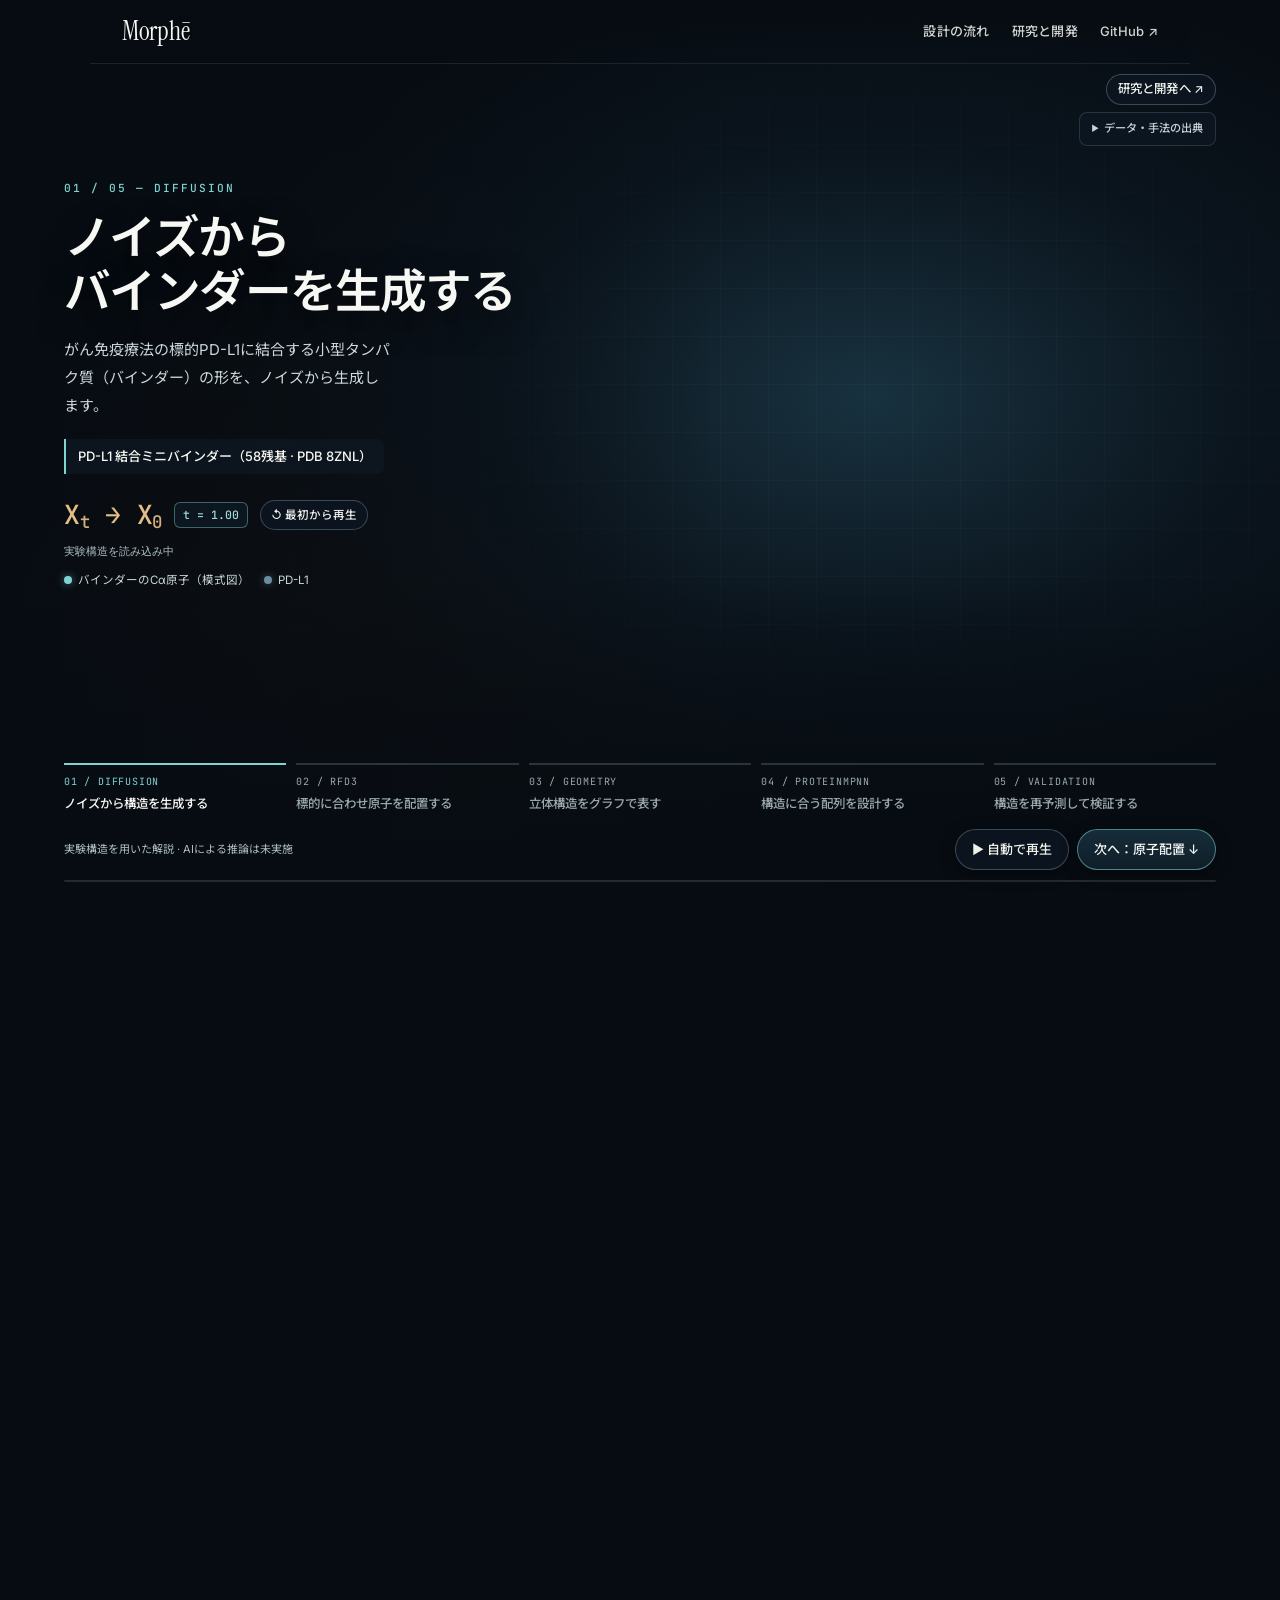
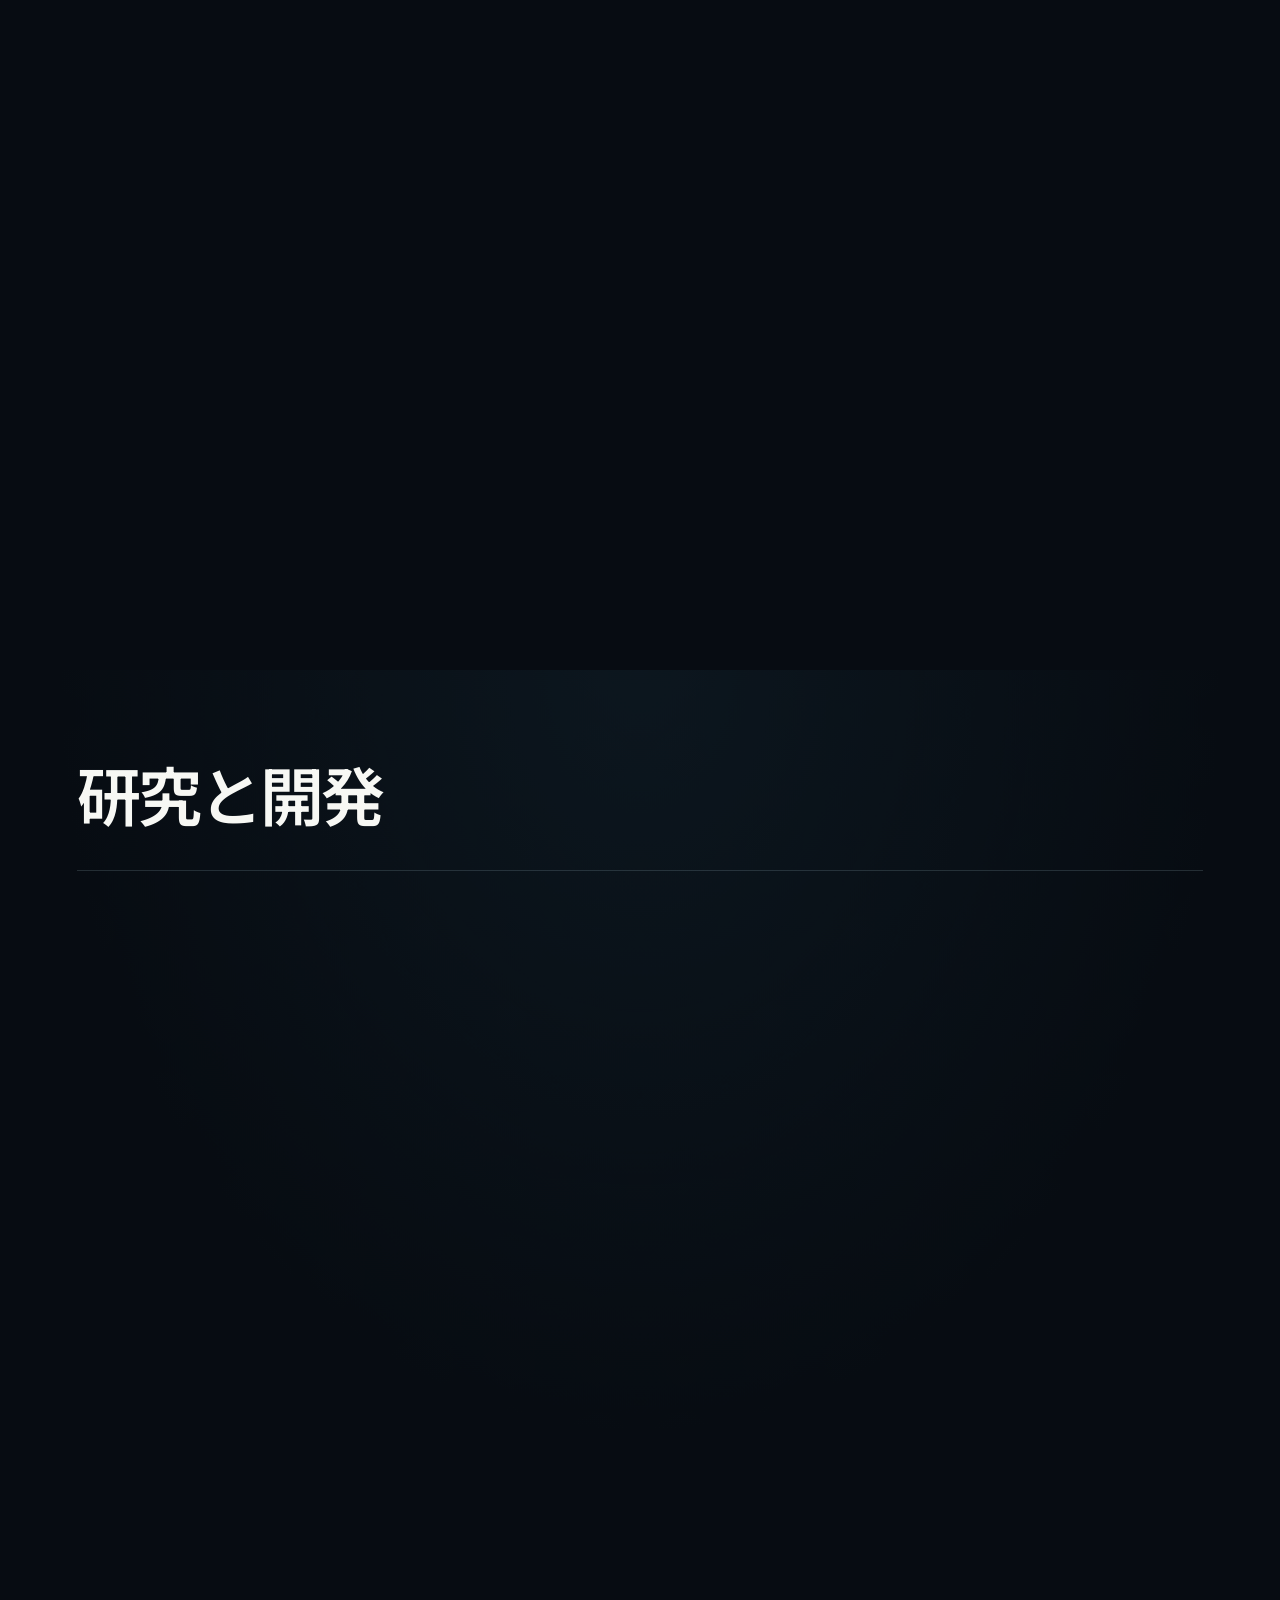
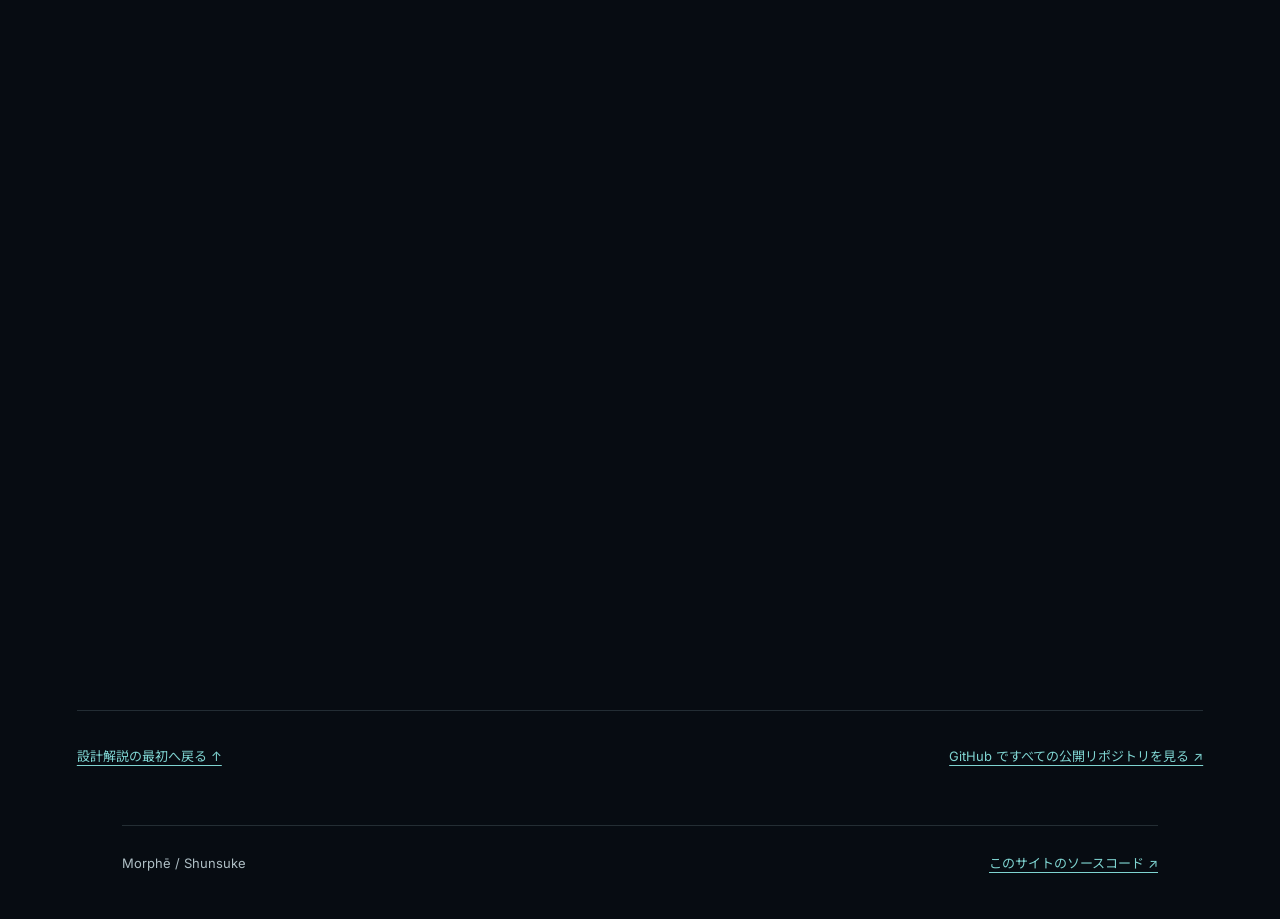
==== index.html @ 2dae8d43 "Polish Japanese exhibit copy and retain scientific provenance" ====
<!doctype html>
<html lang="ja">

<head>
<meta charset="utf-8">
<meta name="viewport" content="width=device-width,initial-scale=1">
<meta name="description" content="がん免疫療法の標的 PD-L1 に結合する人工タンパク質（バインダー）設計を題材に、拡散モデル・全原子配置・グラフ表現・配列設計・構造再予測の5工程を解説するインタラクティブ展示と研究開発ポートフォリオ。">
<title>Morphē</title>
<link rel="icon" href="assets/morphe-favicon.png" type="image/png" sizes="192x192">
<link rel="apple-touch-icon" href="assets/morphe-favicon.png">
<meta name="theme-color" content="#070c12">
<meta property="og:type" content="website">
<meta property="og:title" content="Morphē">
<meta property="og:description" content="がん免疫療法の標的 PD-L1 に結合する人工タンパク質（バインダー）設計を題材に、拡散モデル・全原子配置・グラフ表現・配列設計・構造再予測の5工程を解説するインタラクティブ展示と研究開発ポートフォリオ。">
<meta property="og:url" content="https://shunsuke-max.github.io/">
<meta name="twitter:card" content="summary">
<link rel="canonical" href="https://shunsuke-max.github.io/">
<link rel="preconnect" href="https://fonts.googleapis.com">
<link rel="preconnect" href="https://fonts.gstatic.com" crossorigin>
<link rel="stylesheet" href="https://fonts.googleapis.com/css2?family=Instrument+Serif&family=Inter:wght@400;500;600;700&family=JetBrains+Mono:wght@400;500;600&family=Noto+Sans+JP:wght@400;500;700&display=swap">
<link rel="stylesheet" href="assets/css/base.css">
<link rel="stylesheet" href="assets/css/design.css">
<link rel="stylesheet" href="assets/css/exhibition.css">
</head>

<body>
<a class="skip" href="#main">本文へ移動</a>
<div class="page">
<header class="top">
  <a class="wordmark" href="./">Morphē</a>
  <nav aria-label="メインナビゲーション">
    <a href="#designJourney">設計の流れ</a>
    <a href="#works">研究と開発</a>
    <a href="https://github.com/Shunsuke-max">GitHub ↗</a>
  </nav>
</header>
<main id="main">
<div id="designJourney" class="design-journey">
  <section id="design" class="design-stage" data-design-step="0" data-aa-choice="A" data-compare="close" data-autoplay="false" aria-label="AIタンパク質設計の5工程解説">
    <div class="design-visual" aria-hidden="true"><canvas id="designCanvas"></canvas><div id="designWebGL"></div></div>
    <div class="design-shade" aria-hidden="true"></div>
    <div class="design-top"><a href="#works">研究と開発へ ↗</a></div>
    <div class="design-copy">
      <div class="design-kicker" id="designKicker">01 / 05 — DIFFUSION</div>
      <h1 id="designTitle">ノイズから<br>バインダーを生成する</h1>
      <p id="designDescription">がん免疫療法の標的PD-L1に結合する小型タンパク質（バインダー）の形を、ノイズから生成します。</p>
      <div id="designIntent" class="design-intent"><strong>PD-L1 結合ミニバインダー（58残基 · PDB 8ZNL）</strong></div>
      <div class="design-formula-row">
        <div id="designFormula" class="design-formula">X<sub>t</sub> → X<sub>0</sub></div>
        <span id="designTimeStep" class="design-timestep" aria-hidden="true">t = 1.00</span>
        <button id="designReplay" class="design-replay" type="button">↺ 最初から再生</button>
      </div>
      <div id="designDataStatus" class="design-data" role="status">実験構造を読み込み中</div>
      <div id="designLegend" class="design-legend" aria-hidden="true"><span><i class="design-dot"></i> バインダーのCα原子（模式図）</span><span><i class="design-dot target"></i> PD-L1</span></div>
    </div>
    <div id="designAtomicPanel" class="design-atomic-panel" hidden><div class="design-atomic-heading"><span id="designAtomicCount" role="status">参照構造を読み込み中</span></div><div class="design-atomic-controls" role="group" aria-label="表示する原子の範囲"><button type="button" data-atomic-mode="local" aria-pressed="true" disabled>結合面</button><button type="button" data-atomic-mode="all" aria-pressed="false" disabled>バインダー全体</button></div><p id="designAtomicFocus"></p><div class="design-elements" aria-label="元素の色分け"><span><i style="--element:#d2c5ac"></i>C</span><span><i style="--element:#82a9e2"></i>N</span><span><i style="--element:#e18a7b"></i>O</span><span><i style="--element:#e5c47f"></i>S</span></div><p>実験座標を表示。結合とN・O原子間の近接は距離から推定（水素は非表示）。</p></div>
    <div id="designGraphLabels" class="design-graph-labels" aria-hidden="true" hidden><i id="designGraphFocusRing" class="design-graph-ring"></i><i id="designGraphFocusLeader" class="design-graph-leader"></i><i id="designGraphPairLeader" class="design-graph-leader"></i><span id="designGraphFocusLabel">ARG 08</span><span id="designGraphPairLabel">VAL 46</span></div>
    <aside id="designGraphPanel" class="design-graph-panel" aria-label="残基間の空間的近傍" hidden>
      <div class="design-graph-eyebrow"><span>8ZNL・鎖Aの実験座標</span></div>
      <div id="designGraphMetrics">
        <div class="design-graph-pair" id="designGraphPairTitle">Arg8 — Val46</div>
        <div class="design-graph-metrics"><div><small>Cα間距離</small><strong id="designGraphDistance">—</strong></div><div><small>配列番号の差</small><strong id="designGraphSeparation">—</strong></div></div>
        <div class="design-graph-neighbors"><small id="designGraphRank">近い残基（距離順）</small><span id="designGraphNeighbors">—</span></div>
      </div>
      <p id="designGraphStatus" role="status">参照構造を読み込み中</p>
      <div id="designGraphControls" class="design-graph-controls" hidden><label>注目残基 <select id="designGraphFocusSelect" aria-label="注目残基"></select></label><label>比較残基 <select id="designGraphPairSelect" aria-label="比較残基"></select></label><label class="design-k-control">近傍数 k <output id="designGraphKValue">8</output><input id="designGraphK" type="range" min="1" max="57" value="8" aria-label="近傍数 k"></label><div class="design-graph-actions"><button id="designGraphMatrixOpen" type="button" aria-expanded="false">行列を表示</button><button id="designGraphDetailOpen" type="button">原子間距離・RBF</button><button id="designGraphMessage" type="button" aria-pressed="false">情報を集める</button><button id="designGraphReset" type="button">リセット</button></div><p id="designGraphMessageNote" hidden>周囲の残基の情報を集めるメッセージパッシングの模式図。</p></div>
    </aside>
    <div id="designGraphHit" class="design-graph-hit" hidden aria-label="3D分子をドラッグで回転、残基をクリックして選択"></div>
    <aside id="designGraphMatrix" class="design-graph-matrix" aria-label="残基間の行列と配列" hidden>
      <div class="design-graph-eyebrow"><button id="designGraphMatrixClose" type="button" aria-label="行列パネルを閉じる">閉じる ×</button></div>
      <div class="design-matrix-switch" role="group" aria-label="行列の表示切替"><button type="button" data-matrix-mode="adj" aria-pressed="true">近接行列</button><button type="button" data-matrix-mode="dist" aria-pressed="false">距離行列</button></div>
      <canvas id="designMatrixCanvas" width="320" height="320" tabindex="0" aria-label="残基間行列。矢印キーで残基ペアを選択"></canvas>
      <p id="designMatrixLegend">近傍：1（青緑・金）／ 非近傍：0（暗色）／ 自分自身：灰色</p>
      <div id="designMatrixReadout" role="status"></div>
      <div class="design-graph-eyebrow"><span>BINDER SEQUENCE (CHAIN A)</span><span>1–58</span></div>
      <div id="designGraphSequence" class="design-graph-sequence" aria-label="バインダー配列から注目残基を選択"></div>
      <p class="design-matrix-help">セル・配列を選択すると3D表示が変わります（金：近傍、白枠：比較ペア）。</p>
    </aside>
    <dialog id="designGraphDetail" class="design-graph-detail" aria-labelledby="designGraphDetailTitle">
      <div class="design-graph-eyebrow"><button id="designGraphDetailClose" type="button">閉じる ×</button></div>
      <h2 id="designGraphDetailTitle">残基ペアの原子間距離と RBF 特徴量</h2><p>Cα間距離だけでは残基の向きは分かりません。主鎖4原子（N・Cα・C・O）と仮想Cβ*を組み合わせ、25通りの原子間距離を計算します。セルを選ぶと下のグラフが変わります。</p>
      <div id="designGraphAtomTable"></div><p id="designGraphRbfLabel"></p><div id="designGraphRbf" class="design-rbf-bars"></div><p>RBF（放射基底関数）は距離を16個の数値に変換し、距離の違いを滑らかに表現します（中心2〜22 Å、幅1.25 Å）。モデルの推論結果ではなく、数式による計算値です。</p>
    </dialog>
    <div id="designSequencePanel" class="design-sequence" hidden>
      <div class="design-seq-head"><span id="designSequenceLabel">参照配列</span><span id="designSequenceCount">0 / 58</span></div>
      <div id="designSequence" class="design-residues"></div>
      <div class="design-choice">
        <span id="designSequenceFocus">注目残基の候補例</span>
        <div class="design-choice-options" aria-label="アミノ酸の選択例">
          <button type="button" data-aa-choice="A" aria-pressed="true">A</button>
          <button type="button" data-aa-choice="V" aria-pressed="false">V</button>
          <button type="button" data-aa-choice="S" aria-pressed="false">S</button>
        </div>
        <svg class="design-sidechain" viewBox="0 0 88 46" width="88" height="46" role="img" aria-label="選択したアミノ酸による側鎖構造の違いを表す模式図">
          <path d="M8 23H30" stroke="#7fd4d1" stroke-width="2.5"/>
          <circle cx="8" cy="23" r="4" fill="#7fd4d1"/>
          <circle cx="30" cy="23" r="5" fill="#e4be84"/>
          <g class="side-a"><path d="M30 23H53" stroke="#e4be84" stroke-width="2"/><circle cx="53" cy="23" r="6" fill="#e4be84"/></g>
          <g class="side-v"><path d="M30 23H48M48 23L69 10M48 23L69 36" stroke="#e4be84" stroke-width="2" fill="none"/><circle cx="48" cy="23" r="5" fill="#e4be84"/><circle cx="69" cy="10" r="6" fill="#e4be84"/><circle cx="69" cy="36" r="6" fill="#e4be84"/></g>
          <g class="side-s"><path d="M30 23H49M49 23L69 13" stroke="#e4be84" stroke-width="2" fill="none"/><circle cx="49" cy="23" r="5" fill="#e4be84"/><circle cx="69" cy="13" r="6" fill="#e88f7f"/><text x="69" y="16" font-size="8" fill="#101b23" text-anchor="middle">O</text></g>
        </svg>
        <span id="designChoiceNote" aria-live="polite">A：アラニン（小型・疎水性）</span>
      </div>
      <p>A・V・Sで側鎖の形を比較。配列は実験構造のもの、側鎖候補は模式図です。</p>
    </div>
    <div id="designEvaluate" class="design-evaluate" hidden>
      <div class="design-eval-line"><span class="design-dot"></span> 設計バインダー <small>参照構造（鎖A）</small></div>
      <div class="design-eval-line"><span class="design-dot hollow"></span> 再予測構造 <small>模式例</small></div>
      <div class="design-eval-line"><span class="design-dot coral"></span> 残基ごとの位置のずれ</div>
      <div class="design-eval-summary" id="designEvalSummary" aria-live="polite">ずれ：小（候補に残す例）</div>
      <div class="design-compare-options" aria-label="模式的な構造比較の切替">
        <button type="button" data-compare="close" aria-pressed="true">ずれが小さい例</button>
        <button type="button" data-compare="different" aria-pressed="false">ずれが大きい例</button>
      </div>
      <p>構造比較は模式例です。結合や機能の確認には実験が必要です。</p>
      <a href="https://shunsuke-max.github.io/foldlens-portfolio/">FoldLensで実際の予測構造を比較する ↗</a>
    </div>
    <div class="design-bottom">
      <div class="design-step-nav" aria-label="設計の5工程">
        <button type="button" data-design-jump="0" aria-current="step"><span>01 / DIFFUSION</span><strong>ノイズから構造を生成する</strong></button>
        <button type="button" data-design-jump="1"><span>02 / RFD3</span><strong>標的に合わせ原子を配置する</strong></button>
        <button type="button" data-design-jump="2"><span>03 / GEOMETRY</span><strong>立体構造をグラフで表す</strong></button>
        <button type="button" data-design-jump="3"><span>04 / PROTEINMPNN</span><strong>構造に合う配列を設計する</strong></button>
        <button type="button" data-design-jump="4"><span>05 / VALIDATION</span><strong>構造を再予測して検証する</strong></button>
      </div>
      <div class="design-bottom-line">
        <span id="designDisclosure">実験構造を用いた解説 · AIによる推論は未実施</span>
        <div class="design-bottom-actions">
          <button id="designAutoplay" type="button">▶ 自動で再生</button>
          <button id="designNext" type="button">次へ：原子配置 ↓</button>
        </div>
      </div>
      <div class="design-track" aria-hidden="true"><span id="designProgress"></span></div>
    </div>
    <details class="design-sources">
      <summary>データ・手法の出典</summary>
      <a href="https://www.rcsb.org/structure/8ZNL">RCSB PDB 8ZNL（ヒト PD-L1 と de novo 設計ミニバインダーの 1.77 Å 共結晶構造）</a>
      <a href="https://rosettacommons.github.io/foundry/models/rfd3/input.html">RFdiffusion3 公式資料</a>
      <a href="https://pmc.ncbi.nlm.nih.gov/articles/PMC9997061/">ProteinMPNN 原著</a>
      <p>参照構造はPDB 8ZNL（バインダー鎖A：58残基、ヒトPD-L1鎖B：114残基）。工程02では重原子の実験座標を表示し、N・O原子間の近接（3.5 Å未満）を距離から判定します。工程03では実験座標からCα間距離、k近傍（自分自身を除く）、25通りの原子間距離、RBF特徴量を計算しています。仮想Cβ*はN・Cα・Cから算出します。</p>
      <p>リボンは実験座標をもとに描画しています。工程01のノイズからの変化、工程03の情報伝達、工程04の配列表示と側鎖候補、工程05の構造比較は模式表現です。AIモデルの推論は実行していません。</p>
    </details>
  </section>
</div>

      <section id="works" class="exhibition" aria-label="制作物と研究">
        <header class="exhibition-intro">
          <div>
            
            <h2>研究と開発</h2>
          </div>
          
        </header>

        <article class="exhibit" id="work-foldlens">
          <div class="exhibit-copy">
            <div class="exhibit-index">01 / STRUCTURAL AI &amp; GROUNDED AGENT</div>
            <h3>FoldLens</h3>
            <p>AlphaFold 3 の複数予測モデルを比較し、ipTM
              などの単一指標だけでは見落としやすい「予測構造は一致しているのに予測位置誤差（PAE）が大きい領域」や原子座標の重複を可視化する解析ツールです。再現性のある解析エンジンと、6つの解析ツールを参照して根拠を示す
              AI エージェントを MIT ライセンスで公開しています。</p>
            <div class="exhibit-badges" aria-label="主な技術要素">
              <span class="exhibit-badge">AlphaFold 3の予測データ</span>
              <span class="exhibit-badge">解析結果を示すAIエージェント</span>
              <span class="exhibit-badge">145件の自動テスト</span>
            </div>
            <div class="exhibit-actions">
              <a class="exhibit-link" href="https://shunsuke-max.github.io/foldlens-portfolio/">デモを開く ↗</a>
            </div>
            <div class="exhibit-secondary-links">
              <a class="secondary-link" href="https://github.com/Shunsuke-max/foldlens-core">コア実装（foldlens-core /
                MIT）↗</a>
              <a class="secondary-link" href="https://github.com/Shunsuke-max/foldlens-portfolio">設計と検証結果を見る ↗</a>
            </div>
          </div>
          <div class="exhibit-visual">
            <div class="visual-frame">
              <div class="visual-toolbar"><span><i class="live-mark"></i>FoldLens / 公開デモの実画面</span><span>AF3 · 5-Step
                  Tour</span></div>
              <div class="exhibit-tabs" aria-label="FoldLensの画面を切り替える">
                <button type="button" data-gallery="fold" data-index="0" aria-pressed="true">3D解析</button>
                <button type="button" data-gallery="fold" data-index="1" aria-pressed="false">モデル比較</button>
                <button type="button" data-gallery="fold" data-index="2" aria-pressed="false">配置の不一致</button>
                <button type="button" data-gallery="fold" data-index="3" aria-pressed="false">AIエージェント</button>
              </div>
              <div class="image-area">
                <a id="foldImageLink"
                  href="https://raw.githubusercontent.com/Shunsuke-max/foldlens-portfolio/main/assets/real-af3-case1-workspace.png">
                  <img id="foldImage" class="exhibit-image"
                    src="https://raw.githubusercontent.com/Shunsuke-max/foldlens-portfolio/main/assets/real-af3-case1-workspace.png"
                    alt="FoldLensの実データ解析ワークスペース" loading="lazy" decoding="async">
                </a>
                <p class="image-unavailable" hidden>画像を読み込めませんでした。公開デモをご覧ください。</p>
              </div>
              <p class="visual-caption" id="foldCaption" aria-live="polite">
                3D構造と予測位置誤差（PAE）の連動表示</p>
            </div>
          </div>
        </article>

        <article class="exhibit reverse" id="work-ensemble">
          <div class="exhibit-copy">
            <div class="exhibit-index">02 / CONFORMATIONAL ENSEMBLE &amp; QC</div>
            <h3 class="jp">構造ゆらぎの解析と<br>独立した品質検査</h3>
            <p>BioEmu-2で生成したVAMP721–PICALM1a複合体の8構造を解析しました。全候補がモデル標準の検査に合格しましたが、追加の原子衝突検査では2構造に衝突を検出しました。解析コードは自動テストで検証しています。</p>
            <div class="exhibit-metrics" aria-label="定量結果サマリー">
              <div class="exhibit-metric"><strong>8</strong><span>構造候補</span></div>
              <div class="exhibit-metric"><strong>2,411<small> Å²</small></strong><span>平均埋没表面積（片側）</span></div>
              <div class="exhibit-metric"><strong>2 / 8</strong><span>原子衝突を検出</span></div>
            </div>
            <div class="exhibit-actions">
              <a class="exhibit-link" href="https://github.com/Shunsuke-max/vamp721-structural-ensemble">解析コードとCIを見る
                ↗</a>
            </div>
          </div>
          <div class="exhibit-visual">
            <div class="visual-frame">
              <div class="visual-toolbar"><span><i class="live-mark"></i>VAMP721–PICALM1a</span><span>BioEmu-2 · pytest
                  + Ruff CI</span></div>
              <div class="data-chart">
                <div class="chart-title"><span>鎖間のCα接触数（8 Å未満）</span></div>
                <div class="frame-bars" aria-label="構造候補ごとの接触ペア数。各棒を選択できます。">
                  <button type="button" class="frame-bar" data-frame="0" aria-pressed="true"
                    aria-label="構造 1、接触数 84"><span>84</span><span class="bar"
                      style="--bar:64%"></span><span>1</span></button>
                  <button type="button" class="frame-bar" data-frame="1" aria-pressed="false"
                    aria-label="構造 2、接触数 104"><span>104</span><span class="bar"
                      style="--bar:79%"></span><span>2</span></button>
                  <button type="button" class="frame-bar" data-frame="2" aria-pressed="false"
                    aria-label="構造 3、接触数 103"><span>103</span><span class="bar"
                      style="--bar:78%"></span><span>3</span></button>
                  <button type="button" class="frame-bar" data-frame="3" aria-pressed="false"
                    aria-label="構造 4、接触数 92"><span>92</span><span class="bar"
                      style="--bar:70%"></span><span>4</span></button>
                  <button type="button" class="frame-bar" data-frame="4" aria-pressed="false"
                    aria-label="構造 5、接触数 81"><span>81</span><span class="bar"
                      style="--bar:61%"></span><span>5</span></button>
                  <button type="button" class="frame-bar" data-frame="5" aria-pressed="false"
                    aria-label="構造 6、接触数 110"><span>110</span><span class="bar"
                      style="--bar:84%"></span><span>6</span></button>
                  <button type="button" class="frame-bar" data-frame="6" aria-pressed="false"
                    aria-label="構造 7、接触数 81"><span>81</span><span class="bar"
                      style="--bar:61%"></span><span>7</span></button>
                  <button type="button" class="frame-bar" data-frame="7" aria-pressed="false"
                    aria-label="構造 8、接触数 80"><span>80</span><span class="bar"
                      style="--bar:60%"></span><span>8</span></button>
                </div>
                <div class="ensemble-selection" aria-live="polite"><span id="ensembleFrame">構造候補 1 / 8（局所的な原子衝突 2.02 Å
                    を検出）</span><strong id="ensembleContacts">84 ペア</strong></div>
              </div>
              <div class="figure-card">
                <a
                  href="https://raw.githubusercontent.com/Shunsuke-max/vamp721-structural-ensemble/main/assets/interface_contact_map.png">
                  <img class="exhibit-image ensemble-figure"
                    src="https://raw.githubusercontent.com/Shunsuke-max/vamp721-structural-ensemble/main/assets/interface_contact_map.png"
                    alt="8構造全体の鎖間Cα接触頻度マップ" loading="lazy" decoding="async">
                </a>
                <div class="figure-card-label"><span>FIG. 2D INTERCHAIN CONTACT MAP</span><span>VAMP721 × PICALM1a (N =
                    8)</span></div>
              </div>
              <p class="visual-caption">
                棒を選ぶと各候補の接触数と衝突検査結果が変わります。下図は8構造の接触頻度であり、時間変化ではありません。</p>
            </div>
          </div>
        </article>

        <article class="exhibit" id="work-part5">
          <div class="exhibit-copy">
            <div class="exhibit-index">03 / iOS APPLICATION</div>
            <h3>Part5 Pro</h3>
            <p>TOEIC Part 5で同じ間違いを繰り返した経験から、診断・演習・解説・復習を一つのアプリにまとめました。</p>
            <div class="exhibit-actions">
              <a class="exhibit-link" href="https://apps.apple.com/jp/app/part5-pro/id6748593708">App Storeで見る ↗</a>
            </div>
            <div class="exhibit-secondary-links">
              <a class="secondary-link" href="https://github.com/Shunsuke-max/part5-pro-portfolio">開発と教材品質の記録 ↗</a>
            </div>
          </div>
          <div class="exhibit-visual">
            <div class="visual-frame">
              <div class="visual-toolbar"><span><i class="live-mark"></i>Part5 Pro / 公開画面資料</span><span>SwiftUI ·
                  iOS</span></div>
              <div class="exhibit-tabs" aria-label="Part5 Proの画面を切り替える">
                <button type="button" data-gallery="part" data-index="0" aria-pressed="true">ホーム</button>
                <button type="button" data-gallery="part" data-index="1" aria-pressed="false">演習</button>
                <button type="button" data-gallery="part" data-index="2" aria-pressed="false">模試</button>
                <button type="button" data-gallery="part" data-index="3" aria-pressed="false">解説</button>
              </div>
              <div class="phone-stage">
                <div class="phone-shell">
                  <div class="image-area">
                    <img id="partImage" class="exhibit-image"
                      src="https://raw.githubusercontent.com/Shunsuke-max/part5-pro-portfolio/main/assets/home.jpg"
                      alt="Part5 Proのホーム画面" loading="lazy" decoding="async">
                    <p class="image-unavailable" hidden>画像を読み込めませんでした。</p>
                  </div>
                </div>
                <div class="phone-copy" aria-live="polite">
                  <strong id="partTitle">学習の入口</strong>
                  <p id="partCaption">実力診断と短時間の演習から学習を始める。</p>
                </div>
              </div>
              <p class="visual-caption">画面は公開資料のものです。最新版とは異なる場合があります。</p>
            </div>
          </div>
        </article>

        <article class="exhibit reverse" id="work-design">
          <div class="exhibit-copy">
            <div class="exhibit-index">04 / COMPUTATIONAL DESIGN</div>
            <h3 class="jp">候補の選別と判断根拠を<br>記録する設計基盤</h3>
            <p>タンパク質設計コンペに向けて、標的の条件設定から構造生成・配列設計・再予測までの手順を整理し、候補の選別基準と判断根拠を記録しました。
            </p>
            <div class="exhibit-badges" aria-label="設計パイプライン要素">
              <span class="exhibit-badge">RFdiffusion</span>
              <span class="exhibit-badge">ProteinMPNN</span>
              <span class="exhibit-badge">AF3 / Boltz-2で構造評価</span>
            </div>
            <div class="exhibit-actions">
              <a class="exhibit-link" href="https://github.com/Shunsuke-max/protein-design-portfolio">設計の記録を見る ↗</a>
            </div>
          </div>
          <div class="exhibit-visual">
            <div class="visual-frame">
              <div class="visual-toolbar"><span><i class="live-mark"></i>計算設計パイプライン</span><span>4-Stage Schematic</span>
              </div>
              <div class="pipeline">
                <div class="pipeline-track" aria-label="設計の工程">
                  <button class="pipeline-step" data-phase-button="0" type="button"
                    aria-pressed="true"><span>01</span>条件設定</button>
                  <button class="pipeline-step" data-phase-button="1" type="button"
                    aria-pressed="false"><span>02</span>構造生成</button>
                  <button class="pipeline-step" data-phase-button="2" type="button"
                    aria-pressed="false"><span>03</span>配列設計</button>
                  <button class="pipeline-step" data-phase-button="3" type="button"
                    aria-pressed="false"><span>04</span>再予測・検証</button>
                </div>
                <svg class="pipeline-graphic" viewBox="0 0 560 250" role="img"
                  aria-label="タンパク質設計工程の概念図。実際の設計候補の構造ではありません。">
                  <defs>
                    <pattern id="designGrid" width="24" height="24" patternUnits="userSpaceOnUse">
                      <path d="M24 0H0V24" stroke="#7fd4d1" stroke-opacity=".07" fill="none" />
                    </pattern>
                    <radialGradient id="pipeHalo" cx="50%" cy="50%" r="52%">
                      <stop offset="0%" stop-color="#1f4959" stop-opacity=".55" />
                      <stop offset="65%" stop-color="#0d1b26" stop-opacity=".2" />
                      <stop offset="100%" stop-color="#081018" stop-opacity="0" />
                    </radialGradient>
                    <linearGradient id="ribbonGrad" x1="0%" y1="0%" x2="100%" y2="0%">
                      <stop offset="0%" stop-color="#5ca7b0" />
                      <stop offset="50%" stop-color="#8fe2dc" />
                      <stop offset="100%" stop-color="#609fb8" />
                    </linearGradient>
                    <linearGradient id="amberGrad" x1="0%" y1="0%" x2="100%" y2="0%">
                      <stop offset="0%" stop-color="#c49450" />
                      <stop offset="50%" stop-color="#f5d49b" />
                      <stop offset="100%" stop-color="#d5a664" />
                    </linearGradient>
                    <filter id="softGlow" x="-20%" y="-20%" width="140%" height="140%">
                      <feGaussianBlur stdDeviation="4" result="b" />
                      <feMerge>
                        <feMergeNode in="b" />
                        <feMergeNode in="SourceGraphic" />
                      </feMerge>
                    </filter>
                  </defs>
                  <rect width="560" height="250" fill="url(#designGrid)" />
                  <rect width="560" height="250" fill="url(#pipeHalo)" />

                  <!-- Shared faint coordinate axes -->
                  <g stroke="#7fd4d1" stroke-opacity=".18" stroke-width="1">
                    <line x1="28" y1="218" x2="532" y2="218" />
                    <line x1="28" y1="28" x2="28" y2="218" />
                  </g>
                  <g fill="#7b969e" font-family="monospace" font-size="9">
                    <text x="36" y="38">STRUCTURAL DESIGN SPACE</text>
                    <text x="458" y="234">SCHEMATIC VIEW</text>
                  </g>

                  <!-- Base stylized target fold (subtle background reference) -->
                  <g opacity=".32" fill="none" stroke-linecap="round" stroke-linejoin="round">
                    <path
                      d="M74 162 C 110 74, 152 74, 174 146 C 194 206, 232 198, 258 124 C 284 52, 336 52, 362 126 C 386 190, 434 188, 482 104"
                      stroke="#4f7c8a" stroke-width="11" />
                    <path
                      d="M74 162 C 110 74, 152 74, 174 146 C 194 206, 232 198, 258 124 C 284 52, 336 52, 362 126 C 386 190, 434 188, 482 104"
                      stroke="#8ad4d2" stroke-width="2" stroke-opacity=".6" />
                  </g>

                  <!-- Phase 0: Problem & Hotspot Constraint Definition -->
                  <g data-phase="0" class="is-selected">
                    <path
                      d="M74 162 C 110 74, 152 74, 174 146 C 194 206, 232 198, 258 124 C 284 52, 336 52, 362 126 C 386 190, 434 188, 482 104"
                      fill="none" stroke="url(#ribbonGrad)" stroke-width="6" stroke-linecap="round" opacity=".82" />
                    <circle cx="288" cy="118" r="58" fill="#e4be84" fill-opacity=".1" stroke="#e4be84"
                      stroke-width="1.4" stroke-dasharray="5 5" />
                    <circle cx="288" cy="118" r="32" fill="#e4be84" fill-opacity=".14" stroke="#f5d49b"
                      stroke-width="1.2" />
                    <g stroke="#f5d49b" stroke-width="1.2" opacity=".85">
                      <line x1="288" y1="48" x2="288" y2="70" />
                      <line x1="288" y1="166" x2="288" y2="188" />
                      <line x1="218" y1="118" x2="240" y2="118" />
                      <line x1="336" y1="118" x2="358" y2="118" />
                    </g>
                    <g fill="#f5d49b" filter="url(#softGlow)">
                      <circle cx="268" cy="108" r="4.5" />
                      <circle cx="298" cy="96" r="4.5" />
                      <circle cx="312" cy="128" r="4.5" />
                    </g>
                    <line x1="336" y1="78" x2="388" y2="54" stroke="#e4be84" stroke-width="1" />
                    <rect x="388" y="38" width="144" height="34" rx="6" fill="#13212c" stroke="#e4be84"
                      stroke-opacity=".55" />
                    <text x="400" y="53" fill="#f5d49b" font-family="monospace" font-size="9.5"
                      font-weight="600">HOTSPOT CONSTRAINTS</text>
                    <text x="400" y="65" fill="#cbd8dc" font-size="9">結合部位と位置関係を指定</text>
                  </g>

                  <!-- Phase 1: Diffusion Backbone Generation -->
                  <g data-phase="1">
                    <!-- Denoising flow arrows -->
                    <g stroke="#7fd4d1" stroke-opacity=".42" stroke-width="1.2" stroke-dasharray="3 3" fill="none">
                      <path d="M116 48 Q 134 78 148 106" />
                      <path d="M220 208 Q 238 176 254 138" />
                      <path d="M358 44 Q 344 74 334 94" />
                      <path d="M460 194 Q 442 162 426 144" />
                    </g>
                    <g fill="#7fd4d1" opacity=".48">
                      <circle cx="116" cy="48" r="3" />
                      <circle cx="220" cy="208" r="3" />
                      <circle cx="358" cy="44" r="3" />
                      <circle cx="460" cy="194" r="3" />
                      <circle cx="96" cy="92" r="2" />
                      <circle cx="192" cy="60" r="2" />
                      <circle cx="412" cy="64" r="2" />
                      <circle cx="498" cy="148" r="2" />
                    </g>
                    <!-- Generated sculpted backbone -->
                    <path
                      d="M74 162 C 110 74, 152 74, 174 146 C 194 206, 232 198, 258 124 C 284 52, 336 52, 362 126 C 386 190, 434 188, 482 104"
                      fill="none" stroke="url(#amberGrad)" stroke-width="10" stroke-linecap="round" opacity=".24"
                      filter="url(#softGlow)" />
                    <path
                      d="M74 162 C 110 74, 152 74, 174 146 C 194 206, 232 198, 258 124 C 284 52, 336 52, 362 126 C 386 190, 434 188, 482 104"
                      fill="none" stroke="url(#amberGrad)" stroke-width="4.5" stroke-linecap="round" />
                    <g fill="#f5d49b">
                      <circle cx="148" cy="106" r="4" />
                      <circle cx="254" cy="136" r="4" />
                      <circle cx="334" cy="94" r="4" />
                      <circle cx="426" cy="144" r="4" />
                    </g>
                    <rect x="372" y="34" width="160" height="34" rx="6" fill="#13212c" stroke="#7fd4d1"
                      stroke-opacity=".5" />
                    <text x="384" y="49" fill="#7fd4d1" font-family="monospace" font-size="9.5" font-weight="600">DE
                      NOVO BACKBONE</text>
                    <text x="384" y="61" fill="#cbd8dc" font-size="9">ノイズから立体構造を生成</text>
                  </g>

                  <!-- Phase 2: Inverse Folding Sequence Design -->
                  <g data-phase="2">
                    <path
                      d="M74 162 C 110 74, 152 74, 174 146 C 194 206, 232 198, 258 124 C 284 52, 336 52, 362 126 C 386 190, 434 188, 482 104"
                      fill="none" stroke="url(#ribbonGrad)" stroke-width="5.5" stroke-linecap="round" />
                    <!-- Connectors from backbone nodes to residue badges -->
                    <g stroke="#e4be84" stroke-opacity=".6" stroke-width="1" stroke-dasharray="2 2">
                      <line x1="126" y1="100" x2="126" y2="62" />
                      <line x1="196" y1="176" x2="196" y2="62" />
                      <line x1="258" y1="124" x2="258" y2="62" />
                      <line x1="316" y1="76" x2="316" y2="62" />
                      <line x1="378" y1="154" x2="378" y2="62" />
                      <line x1="444" y1="152" x2="444" y2="62" />
                    </g>
                    <g fill="#f5d49b">
                      <circle cx="126" cy="100" r="4" />
                      <circle cx="196" cy="176" r="4" />
                      <circle cx="258" cy="124" r="4" />
                      <circle cx="316" cy="76" r="4" />
                      <circle cx="378" cy="154" r="4" />
                      <circle cx="444" cy="152" r="4" />
                    </g>
                    <!-- Sequence token chips -->
                    <g font-family="monospace" font-size="11" font-weight="600" text-anchor="middle">
                      <rect x="112" y="40" width="28" height="24" rx="5" fill="#182c38" stroke="#7fd4d1" /><text x="126"
                        y="56" fill="#e6faf8">A</text>
                      <rect x="182" y="40" width="28" height="24" rx="5" fill="#2c251b" stroke="#e4be84" /><text x="196"
                        y="56" fill="#ffebc8">L</text>
                      <rect x="244" y="40" width="28" height="24" rx="5" fill="#182c38" stroke="#7fd4d1" /><text x="258"
                        y="56" fill="#e6faf8">V</text>
                      <rect x="302" y="40" width="28" height="24" rx="5" fill="#2c251b" stroke="#e4be84" /><text x="316"
                        y="56" fill="#ffebc8">E</text>
                      <rect x="364" y="40" width="28" height="24" rx="5" fill="#182c38" stroke="#7fd4d1" /><text x="378"
                        y="56" fill="#e6faf8">K</text>
                      <rect x="430" y="40" width="28" height="24" rx="5" fill="#2c251b" stroke="#e4be84" /><text x="444"
                        y="56" fill="#ffebc8">I</text>
                    </g>
                    <text x="280" y="206" text-anchor="middle" fill="#b7cbd0" font-family="monospace"
                      font-size="9.5">p(Sequence | Backbone) — 主鎖に合う配列</text>
                  </g>

                  <!-- Phase 3: Independent Structure Refold & Verification -->
                  <g data-phase="3">
                    <!-- Designed backbone -->
                    <path
                      d="M74 162 C 110 74, 152 74, 174 146 C 194 206, 232 198, 258 124 C 284 52, 336 52, 362 126 C 386 190, 434 188, 482 104"
                      fill="none" stroke="url(#ribbonGrad)" stroke-width="6" stroke-linecap="round" />
                    <!-- Refolded candidate superposition -->
                    <path
                      d="M76 168 C 114 82, 156 80, 179 150 C 199 210, 236 198, 263 128 C 290 60, 340 58, 367 132 C 392 195, 438 192, 486 112"
                      fill="none" stroke="url(#amberGrad)" stroke-width="3.2" stroke-dasharray="6 4"
                      stroke-linecap="round" />
                    <circle cx="316" cy="84" r="24" fill="#e4be84" fill-opacity=".12" stroke="#f5d49b"
                      stroke-width="1.3" />
                    <line x1="336" y1="70" x2="376" y2="52" stroke="#f5d49b" stroke-width="1" />
                    <rect x="376" y="34" width="158" height="44" rx="6" fill="#13212c" stroke="#e4be84"
                      stroke-opacity=".6" />
                    <text x="388" y="49" fill="#f5d49b" font-family="monospace" font-size="9.5" font-weight="600">REFOLD
                      &amp; QC GATE</text>
                    <text x="388" y="62" fill="#d5e2e5" font-size="9">RMSD · PAE · 衝突検査で選別</text>
                    <text x="388" y="73" fill="#9eb4ba" font-size="8.2">※ 実証には生化学実験が必要</text>
                  </g>
                </svg>
                <div class="pipeline-detail" aria-live="polite">
                  <strong id="phaseTitle">結合させたい部位を指定する</strong>
                  <span id="phaseText">文献と公開構造から、結合させたい部位や避けたい領域を整理します。</span>
                </div>
              </div>
              <p class="visual-caption">図は設計手順の模式図です。実際の設計候補や実験結果ではありません。</p>
            </div>
          </div>
        </article>

        <div class="exhibit-ending">
          <a href="#designJourney">設計解説の最初へ戻る ↑</a>
          <a href="https://github.com/Shunsuke-max">GitHub ですべての公開リポジトリを見る ↗</a>
        </div>
      </section>
    </main>
    <footer class="footer">
      <span>Morphē / Shunsuke</span>
      <a href="https://github.com/Shunsuke-max/Shunsuke-max.github.io">このサイトのソースコード ↗</a>
    </footer>
  </div>

  <script defer src="assets/js/exhibition.js"></script>
  <script type="module" src="assets/js/design.js"></script>
</body>

</html>
---- assets/css/base.css ----
:root {
  color-scheme: dark;
  --background: #070c12;
  --background-elevated: #0c141d;
  --surface: #0f1a24;
  --surface-glass: color-mix(in oklab, #0d1721 82%, transparent);
  --surface-strong: color-mix(in oklab, #12212e 92%, transparent);
  --text: #eef0ea;
  --text-strong: #f7f8f4;
  --muted: #aebec4;
  --line: color-mix(in oklab, #94b4be 20%, transparent);
  --line-strong: color-mix(in oklab, #94b4be 34%, transparent);
  --accent: #7fd4d1;
  --accent-soft: color-mix(in oklab, #7fd4d1 16%, transparent);
  --gold: #e4be84;
  --gold-soft: color-mix(in oklab, #e4be84 18%, transparent);
  --orange: var(--gold);
  --in-oklab: ;
  --in-oklch: ;
  --shadow-frame:
    0 1px 0 color-mix(in oklab, #ffffff 8%, transparent) inset,
    0 12px 30px color-mix(in oklab, #000000 36%, transparent),
    0 32px 72px color-mix(in oklab, #000000 44%, transparent);
  --shadow-panel:
    0 1px 0 color-mix(in oklab, #ffffff 10%, transparent) inset,
    0 12px 32px color-mix(in oklab, #000000 48%, transparent);
  --font-display: "Instrument Serif", Georgia, "Hiragino Mincho ProN", serif;
  --font-body: "Inter", "Noto Sans JP", system-ui, -apple-system, BlinkMacSystemFont, "Hiragino Sans", "Yu Gothic", sans-serif;
  --font-mono: "JetBrains Mono", ui-monospace, SFMono-Regular, Menlo, Consolas, monospace;
  --page-gutter: clamp(1.25rem, 4vw, 3rem);
  --page-width: 1280px;
}

@supports (background: linear-gradient(in oklab, white, black)) {
  :root {
    --in-oklab: in oklab;
    --in-oklch: in oklch;
  }
}

*, *::before, *::after { box-sizing: border-box; }
html { scroll-behavior: smooth; }

body {
  margin: 0;
  background: var(--background);
  color: var(--text);
  font-family: var(--font-body);
  font-size: 1rem;
  line-height: 1.75;
  -webkit-font-smoothing: antialiased;
  text-rendering: optimizeLegibility;
}

a {
  color: var(--accent);
  text-underline-offset: 0.32em;
  text-decoration-thickness: 1px;
}

button, select, input { font: inherit; }
button { cursor: pointer; }
button:disabled { cursor: default; opacity: 0.5; }

:where(a, button, select, input, summary):focus-visible {
  outline: 2px solid var(--gold);
  outline-offset: 3px;
}

[hidden] { display: none !important; }

.page {
  max-width: 1100px;
  padding-inline: 32px;
  margin-inline: auto;
  position: relative;
}

.top {
  position: absolute;
  inset-block-start: 0;
  inset-inline: 0;
  z-index: 25;
  display: flex;
  justify-content: space-between;
  align-items: center;
  gap: 20px;
  min-block-size: 64px;
  padding: 14px 32px;
  background: linear-gradient(to bottom var(--in-oklab), color-mix(in oklab, var(--background) 88%, transparent), transparent);
  border-bottom: 1px solid color-mix(in oklab, #94b4be 14%, transparent);
}

.wordmark {
  font-family: var(--font-display);
  font-size: clamp(1.35rem, 1.1rem + 0.8vw, 1.65rem);
  font-weight: 400;
  line-height: 1.1;
  letter-spacing: -0.01em;
  color: var(--text-strong);
  text-decoration: none;
  display: inline-flex;
  align-items: baseline;
  gap: 0.08em;
}

.wordmark-dot { color: var(--accent); }

.top nav {
  display: flex;
  gap: 22px;
  flex-wrap: wrap;
  align-items: center;
  font-size: 0.8125rem;
  font-weight: 500;
  letter-spacing: 0.02em;
}

.top nav a {
  color: color-mix(in oklab, var(--text) 88%, transparent);
  text-decoration: none;
  padding-block: 4px;
  position: relative;
}

.top nav a:hover {
  color: var(--accent);
}

.kicker, .mono {
  font-family: var(--font-mono);
  font-size: 0.6875rem;
  font-weight: 500;
  line-height: 1.5;
  letter-spacing: 0.14em;
}

.kicker { color: var(--gold); text-transform: uppercase; }

h1, h2, h3, p { margin-top: 0; }
h1, h2, h3 { text-wrap: balance; color: var(--text-strong); }
p { text-wrap: pretty; line-break: strict; }

h1 {
  font-size: clamp(2.1rem, 1.2rem + 4vw, 4.4rem);
  line-height: 1.18;
  letter-spacing: -0.04em;
  margin: 12px 0 0;
}

h2 {
  font-size: clamp(1.55rem, 1.1rem + 2.2vw, 2.5rem);
  letter-spacing: -0.03em;
  line-height: 1.3;
  margin: 6px 0 10px;
}

h3 {
  font-size: 1.3125rem;
  line-height: 1.4;
  margin: 6px 0 12px;
}

.small { font-size: 0.75rem; color: var(--muted); line-height: 1.65; }

.footer {
  display: flex;
  justify-content: space-between;
  gap: 16px;
  flex-wrap: wrap;
  padding: 26px 0 44px;
  border-top: 1px solid var(--line);
  font-size: 0.8125rem;
  color: var(--muted);
}

.skip {
  position: absolute;
  inset-inline-start: 10px;
  inset-block-start: -100px;
  background: var(--text-strong);
  color: var(--background);
  padding: 10px 14px;
  border-radius: 6px;
  font-weight: 600;
  z-index: 1001;
}

.skip:focus { inset-block-start: 10px; }

@media (max-width: 800px) {
  .page { padding-inline: 20px; }
  .top {
    padding: 10px 20px;
    gap: 8px 14px;
    min-block-size: 54px;
    flex-wrap: wrap;
  }
  .top nav { gap: 12px; font-size: 0.75rem; }
}

@media (prefers-reduced-motion: reduce) {
  html { scroll-behavior: auto; }
}

@media (forced-colors: active) {
  :root {
    --line: CanvasText;
    --line-strong: CanvasText;
    --accent: LinkText;
    --gold: Highlight;
  }
  .top, .visual-frame, .design-sequence, .design-evaluate {
    border: 1px solid CanvasText;
  }
}
---- assets/css/design.css ----
.design-journey {
  height: 430vh;
  height: 430svh;
  position: relative;
  margin: 0 calc(-1 * max(32px, (100vw - 1036px) / 2));
  background: var(--background);
}

.design-stage {
  position: sticky;
  top: 0;
  height: 100vh;
  height: 100svh;
  min-height: 0;
  overflow: hidden;
  isolation: isolate;
  background:
    radial-gradient(ellipse 68% 62% at 68% 44%, color-mix(in oklab, #1b3847 86%, transparent) 0%, color-mix(in oklab, #0c1822 72%, transparent) 44%, transparent 78%),
    radial-gradient(circle at 22% 76%, color-mix(in oklab, #2c2118 32%, transparent) 0%, transparent 48%),
    var(--background);
  color: var(--text);
}

/* Subtle scientific coordinate grid behind the 3D stage */
.design-stage::before {
  content: "";
  position: absolute;
  inset: 0;
  pointer-events: none;
  z-index: 1;
  background-image:
    linear-gradient(color-mix(in oklab, var(--accent) 5%, transparent) 1px, transparent 1px),
    linear-gradient(90deg, color-mix(in oklab, var(--accent) 5%, transparent) 1px, transparent 1px);
  background-size: 48px 48px;
  mask-image: radial-gradient(ellipse 62% 62% at 68% 45%, black 18%, transparent 78%);
  opacity: 0.7;
}

.design-visual,
.design-visual canvas,
#designWebGL,
.design-shade {
  position: absolute;
  inset: 0;
  width: 100%;
  height: 100%;
  pointer-events: none;
}

.design-visual {
  z-index: 2;
}

#designWebGL {
  opacity: 0;
}

.design-stage.design-gl #designWebGL {
  opacity: 1;
}

.design-stage.design-gl #designCanvas {
  opacity: 0;
}

.design-shade {
  z-index: 3;
  background:
    linear-gradient(to right var(--in-oklab), color-mix(in oklab, var(--background) 90%, transparent) 0%, color-mix(in oklab, var(--background) 52%, transparent) 30%, transparent 56%),
    linear-gradient(to top var(--in-oklab), var(--background) 0%, color-mix(in oklab, var(--background) 68%, transparent) 16%, transparent 36%);
}

.design-top {
  position: absolute;
  top: 74px;
  left: clamp(20px, 5vw, 80px);
  right: clamp(20px, 5vw, 80px);
  z-index: 5;
  display: flex;
  justify-content: flex-end;
  align-items: center;
  gap: 12px;
  font-family: var(--font-mono);
  font-size: 0.6875rem;
  line-height: 1.5;
  letter-spacing: 0.14em;
  color: color-mix(in oklab, var(--accent) 72%, var(--muted));
}

.design-top a {
  color: var(--text);
  text-decoration: none;
  letter-spacing: 0.01em;
  font-family: var(--font-body);
  font-size: 0.78rem;
  font-weight: 500;
  white-space: nowrap;
  flex-shrink: 0;
  padding: 5px 11px;
  border-radius: 999px;
  border: 1px solid var(--line-strong);
  background: var(--surface-glass);
  backdrop-filter: blur(10px);
}

.design-top a:hover {
  border-color: var(--accent);
  color: var(--text-strong);
}

.design-copy {
  position: absolute;
  left: clamp(20px, 5vw, 80px);
  top: clamp(118px, 20vh, 195px);
  width: min(41vw, 520px);
  z-index: 4;
  pointer-events: none;
}

.design-kicker {
  font-family: var(--font-mono);
  font-size: 0.7rem;
  font-weight: 500;
  line-height: 1.5;
  letter-spacing: 0.18em;
  color: var(--accent);
}

.design-copy h1 {
  font-size: clamp(2.15rem, 1.2rem + 3.4vw, 4.15rem);
  line-height: 1.15;
  letter-spacing: -0.04em;
  font-weight: 600;
  margin: 14px 0 18px;
  color: var(--text-strong);
  white-space: pre-line;
  overflow-wrap: normal;
  word-break: keep-all;
  text-shadow: 0 12px 32px color-mix(in oklab, #000000 55%, transparent);
}

.design-copy p {
  font-size: 0.9375rem;
  line-height: 1.85;
  max-width: 340px;
  color: #cdd8db;
  margin-bottom: 14px;
}

.design-intent {
  display: inline-grid;
  gap: 2px;
  margin: 6px 0 8px;
  padding: 6px 12px;
  border-left: 2px solid var(--accent);
  background: color-mix(in oklab, var(--surface) 64%, transparent);
  border-radius: 0 6px 6px 0;
  max-width: 340px;
}

.design-intent span {
  font-family: var(--font-mono);
  font-size: 0.625rem;
  line-height: 1.4;
  color: var(--muted);
  letter-spacing: 0.14em;
}

.design-intent strong {
  font-size: 0.8125rem;
  font-weight: 500;
  color: var(--text-strong);
}

.design-intent[hidden] {
  display: none;
}

.design-formula-row {
  display: flex;
  flex-wrap: wrap;
  align-items: center;
  gap: 8px 12px;
  margin: 14px 0 8px;
}

.design-formula {
  font-family: var(--font-mono);
  font-size: clamp(1.1rem, 0.85rem + 1vw, 1.65rem);
  font-weight: 500;
  line-height: 1.45;
  letter-spacing: -0.01em;
  color: var(--gold);
  margin: 0;
}

.design-timestep {
  font-family: var(--font-mono);
  font-size: 0.72rem;
  font-weight: 500;
  color: #a4d9d5;
  background: color-mix(in oklab, var(--surface) 78%, transparent);
  border: 1px solid color-mix(in oklab, var(--accent) 42%, transparent);
  border-radius: 6px;
  padding: 2px 8px;
  font-variant-numeric: tabular-nums;
}

.design-replay {
  pointer-events: auto;
  border: 1px solid var(--line-strong);
  background: var(--surface-glass);
  color: var(--text);
  border-radius: 999px;
  font-family: var(--font-body);
  font-size: 0.72rem;
  font-weight: 500;
  padding: 4px 10px;
  min-block-size: 30px;
  backdrop-filter: blur(8px);
  -webkit-backdrop-filter: blur(8px);
}

.design-replay:hover {
  border-color: var(--accent);
  color: var(--text-strong);
}

.design-replay:focus-visible {
  outline: 2px solid var(--gold);
  outline-offset: 2px;
}

.design-timestep[hidden],
.design-replay[hidden] {
  display: none;
}

.design-formula sub {
  font-size: 0.66em;
  vertical-align: -0.22em;
  opacity: 0.92;
}

.design-data {
  font-family: var(--font-mono);
  font-size: 0.6875rem;
  color: var(--muted);
  line-height: 1.55;
  max-width: 320px;
}

.design-legend {
  display: flex;
  flex-wrap: wrap;
  gap: 6px 14px;
  font-size: 0.72rem;
  color: #c9d7d9;
  margin-top: 10px;
}

.design-legend span {
  display: inline-flex;
  align-items: center;
  gap: 6px;
}

.design-dot {
  width: 8px;
  height: 8px;
  border-radius: 50%;
  background: var(--accent);
  box-shadow: 0 0 8px color-mix(in oklab, var(--accent) 55%, transparent);
}

.design-dot.amber {
  background: var(--gold);
  box-shadow: 0 0 8px color-mix(in oklab, var(--gold) 55%, transparent);
}

.design-dot.muted {
  background: #8eacba;
  opacity: 0.55;
  box-shadow: none;
}

.design-dot.atom {
  background: linear-gradient(120deg, #d8ccb4 0 33%, #7ea9e8 33% 66%, #e78877 66%);
  box-shadow: none;
}

.design-dot.hollow {
  background: var(--gold);
  border: none;
  box-shadow: 0 0 8px color-mix(in oklab, var(--gold) 45%, transparent);
}

.design-dot.target {
  background: #698da3;
  box-shadow: 0 0 8px color-mix(in oklab, #698da3 50%, transparent);
}

.design-dot.coral {
  background: #f27366;
  box-shadow: 0 0 8px color-mix(in oklab, #f27366 55%, transparent);
}

.design-bottom {
  position: absolute;
  left: clamp(20px, 5vw, 80px);
  right: clamp(20px, 5vw, 80px);
  bottom: 18px;
  z-index: 6;
}

.design-step-nav {
  display: grid;
  grid-template-columns: repeat(5, minmax(0, 1fr));
  gap: 10px;
}

.design-step-nav button {
  position: relative;
  color: color-mix(in oklab, var(--muted) 88%, transparent);
  text-align: left;
  border: 0;
  border-top: 2px solid color-mix(in oklab, #94b4be 24%, transparent);
  background: none;
  padding: 10px 0 6px;
  min-width: 0;
  min-block-size: 44px;
}

.design-stage[data-autoplay="true"] .design-step-nav button[aria-current="step"]::before {
  content: "";
  position: absolute;
  left: 0;
  right: 0;
  top: -2px;
  height: 2px;
  background: var(--gold);
  transform-origin: left center;
  transform: scaleX(var(--step-progress, 0));
  pointer-events: none;
}

.design-step-nav button span {
  display: block;
  font-family: var(--font-mono);
  font-size: 0.625rem;
  line-height: 1.45;
  letter-spacing: 0.08em;
}

.design-step-nav button strong {
  display: block;
  font-size: 0.78rem;
  font-weight: 500;
  margin-top: 4px;
}

.design-step-nav button:hover {
  color: var(--text-strong);
  border-top-color: color-mix(in oklab, var(--accent) 60%, transparent);
}

.design-step-nav button[aria-current="step"] {
  border-top-color: var(--accent);
  color: var(--text-strong);
}

.design-step-nav button[aria-current="step"] span {
  color: var(--accent);
}

.design-bottom-line {
  display: flex;
  align-items: center;
  justify-content: space-between;
  gap: 12px;
  margin-top: 8px;
  font-size: 0.6875rem;
  color: var(--muted);
}

.design-bottom-actions {
  display: flex;
  align-items: center;
  gap: 8px;
  flex-shrink: 0;
}

#designAutoplay,
#designNext {
  border: 1px solid color-mix(in oklab, var(--accent) 55%, transparent);
  background: linear-gradient(to bottom var(--in-oklab), color-mix(in oklab, #18303d 92%, transparent), color-mix(in oklab, #10202a 95%, transparent));
  color: var(--text-strong);
  padding: 8px 16px;
  min-block-size: 38px;
  border-radius: 999px;
  font-size: 0.8125rem;
  font-weight: 500;
  white-space: nowrap;
  box-shadow: 0 4px 16px color-mix(in oklab, #000000 35%, transparent);
}

#designAutoplay {
  border-color: var(--line-strong);
  background: var(--surface-glass);
  color: var(--text);
}

#designAutoplay:hover {
  border-color: var(--accent);
  color: var(--text-strong);
}

.design-stage[data-autoplay="true"] #designAutoplay {
  border-color: var(--gold);
  background: color-mix(in oklab, var(--gold) 20%, #1d1a15);
  color: #ffebc8;
}

#designAutoplay:focus-visible,
#designNext:focus-visible {
  outline: 2px solid var(--gold);
  outline-offset: 3px;
}

#designNext:hover {
  border-color: var(--accent);
  background: color-mix(in oklab, #204152 95%, transparent);
}

.design-track {
  height: 2px;
  background: color-mix(in oklab, #94b4be 18%, transparent);
  margin-top: 10px;
  border-radius: 999px;
  overflow: hidden;
}

.design-track span {
  display: block;
  height: 100%;
  width: 0;
  background: linear-gradient(to right var(--in-oklab), var(--accent), var(--gold));
}

/* Elevated glassmorphic panels positioned safely above .design-bottom */
.design-sequence,
.design-evaluate {
  position: absolute;
  z-index: 5;
  left: clamp(44%, 46vw, 52%);
  right: clamp(20px, 5vw, 80px);
  bottom: calc(var(--design-nav-height, 134px) + 18px);
  background: var(--surface-glass);
  backdrop-filter: blur(16px);
  -webkit-backdrop-filter: blur(16px);
  border: 1px solid var(--line-strong);
  padding: 14px 18px;
  border-radius: 12px;
  box-shadow: var(--shadow-panel);
}

.design-seq-head {
  display: flex;
  justify-content: space-between;
  font-family: var(--font-mono);
  font-size: 0.6875rem;
  letter-spacing: 0.04em;
  color: #c5d6d9;
}

.design-residues {
  display: flex;
  flex-wrap: wrap;
  gap: 3px;
  margin-top: 8px;
}

.design-residues span {
  font-family: var(--font-mono);
  font-size: 0.66rem;
  min-width: 18px;
  text-align: center;
  padding: 2px 3px;
  border-radius: 4px;
  border: 1px solid color-mix(in oklab, #94b4be 24%, transparent);
  color: #93a7ac;
  background: color-mix(in oklab, var(--background) 45%, transparent);
}

.design-residues span.on {
  background: color-mix(in oklab, var(--accent) 18%, #142730);
  color: #e4f7f3;
  border-color: color-mix(in oklab, var(--accent) 52%, transparent);
}

.design-sequence p,
.design-evaluate p {
  font-size: 0.72rem;
  color: var(--muted);
  line-height: 1.65;
  margin: 8px 0 0;
}

.design-choice {
  display: flex;
  flex-wrap: wrap;
  align-items: center;
  gap: 8px 10px;
  font-size: 0.75rem;
  margin-top: 11px;
  color: #cbd7d9;
}

.design-choice-options,
.design-compare-options {
  display: flex;
  gap: 6px;
  flex-wrap: wrap;
}

.design-choice-options button,
.design-compare-options button {
  background: color-mix(in oklab, var(--surface) 88%, transparent);
  color: #dce8e5;
  border: 1px solid var(--line-strong);
  border-radius: 6px;
  font-size: 0.75rem;
  font-weight: 500;
  padding: 5px 11px;
  min-block-size: 32px;
}

.design-choice-options button[aria-pressed="true"],
.design-compare-options button[aria-pressed="true"] {
  color: #ffebc8;
  border-color: var(--gold);
  background: color-mix(in oklab, var(--gold) 22%, #1d1a15);
}

.design-compare-options {
  margin-top: 10px;
}

.design-eval-line {
  display: flex;
  align-items: center;
  gap: 8px;
  font-size: 0.8125rem;
  color: var(--text-strong);
  margin: 4px 0;
}

.design-eval-line small {
  margin-left: auto;
  font-family: var(--font-mono);
  font-size: 0.6875rem;
  color: var(--muted);
}

.design-eval-summary {
  margin-top: 8px;
  padding: 6px 10px;
  border-radius: 6px;
  border: 1px solid color-mix(in oklab, var(--accent) 42%, transparent);
  background: color-mix(in oklab, var(--accent) 12%, var(--background));
  font-family: var(--font-mono);
  font-size: 0.72rem;
  color: #dff7f4;
}

.design-eval-summary.is-warn {
  border-color: color-mix(in oklab, #f27366 56%, transparent);
  background: color-mix(in oklab, #f27366 15%, var(--background));
  color: #ffdcd8;
}

.design-evaluate a {
  display: inline-flex;
  align-items: center;
  gap: 6px;
  margin-top: 10px;
  font-size: 0.78rem;
  font-weight: 600;
}

.design-sidechain {
  flex: 0 0 76px;
  height: 38px;
}

.design-sidechain g {
  display: none;
}

.design-stage[data-aa-choice="A"] .side-a,
.design-stage[data-aa-choice="V"] .side-v,
.design-stage[data-aa-choice="S"] .side-s {
  display: block;
}

.design-sources {
  position: absolute;
  right: clamp(20px, 5vw, 80px);
  top: 112px;
  z-index: 6;
  max-width: 310px;
  background: var(--surface-glass);
  backdrop-filter: blur(12px);
  -webkit-backdrop-filter: blur(12px);
  border: 1px solid var(--line);
  font-size: 0.7rem;
  padding: 6px 12px;
  border-radius: 8px;
  color: #c5d5d7;
}

.design-sources summary {
  cursor: pointer;
  font-weight: 500;
}

.design-sources a {
  display: block;
  margin-top: 6px;
}

.design-sources p {
  margin: 8px 0 2px;
  line-height: 1.6;
}

.design-bridge {
  padding: 58px 0;
  display: flex;
  align-items: center;
  gap: 20px;
  flex-wrap: wrap;
  border-top: 1px solid var(--line);
  border-bottom: 1px solid var(--line);
}

.design-bridge div {
  flex: 1;
  min-width: 240px;
}

.design-bridge h2 {
  font-weight: 600;
  margin: 8px 0;
}

.design-bridge p {
  font-size: 0.875rem;
  color: var(--muted);
  margin: 0;
}

.design-bridge a {
  font-size: 0.8125rem;
  font-weight: 600;
  white-space: nowrap;
  padding: 9px 16px;
  border-radius: 999px;
  border: 1px solid var(--line-strong);
  background: var(--surface);
  text-decoration: none;
  color: var(--text-strong);
}

.design-bridge a:hover {
  border-color: var(--accent);
  color: var(--accent);
}

@media (prefers-reduced-motion: no-preference) {

  .design-step-nav button,
  #designAutoplay,
  #designNext,
  .design-top a,
  .design-choice-options button,
  .design-compare-options button {
    transition: border-color 0.2s ease, background-color 0.2s ease, color 0.2s ease;
  }
}

@media (max-width: 800px) {
  .design-journey {
    margin: 0 -20px;
    height: 380svh;
  }

  .design-top {
    top: 56px;
    font-size: 0.54rem;
    letter-spacing: 0.08em;
    gap: 8px;
  }

  .design-top a {
    font-size: 0.64rem;
    padding: 3px 8px;
  }

  .design-sources {
    top: 86px;
    right: 20px;
    font-size: 0.65rem;
    padding: 4px 9px;
  }

  .design-copy {
    top: 96px;
    width: calc(100% - 40px);
    max-width: 420px;
  }

  .design-copy h1 {
    font-size: clamp(1.75rem, 6.4vw, 2.65rem);
    margin: 6px 0 8px;
  }

  .design-copy p {
    font-size: 0.78rem;
    max-width: 300px;
    line-height: 1.62;
    margin-bottom: 5px;
  }

  .design-intent {
    margin: 3px 0;
    padding: 3px 8px;
  }

  .design-intent span {
    font-size: 0.54rem;
  }

  .design-intent strong {
    font-size: 0.7rem;
  }

  .design-formula-row {
    margin: 5px 0 3px;
    gap: 5px 8px;
  }

  .design-formula {
    font-size: 1rem;
    margin: 0;
  }

  .design-timestep {
    font-size: 0.62rem;
    padding: 1px 6px;
  }

  .design-replay {
    font-size: 0.64rem;
    padding: 3px 8px;
    min-block-size: 26px;
  }

  .design-data {
    font-size: 0.62rem;
    max-width: 280px;
  }

  .design-legend {
    font-size: 0.64rem;
    margin-top: 5px;
    gap: 4px 10px;
  }

  .design-shade {
    background:
      linear-gradient(to bottom var(--in-oklab), color-mix(in oklab, var(--background) 88%, transparent) 0%, color-mix(in oklab, var(--background) 44%, transparent) 34%, transparent 52%),
      linear-gradient(to top var(--in-oklab), var(--background) 0%, color-mix(in oklab, var(--background) 74%, transparent) 18%, transparent 40%);
  }

  .design-step-nav {
    gap: 4px;
  }

  .design-step-nav button {
    padding: 7px 0 4px;
    min-block-size: 36px;
  }

  .design-step-nav button span {
    font-size: 0.52rem;
    overflow-wrap: anywhere;
  }

  .design-step-nav button strong {
    display: none;
  }

  .design-bottom {
    bottom: 12px;
    background: linear-gradient(to top var(--in-oklab), var(--background) 72%, transparent);
    padding-top: 6px;
  }

  .design-bottom-line {
    font-size: 0.6rem;
    gap: 6px;
    margin-top: 4px;
    flex-wrap: wrap;
  }

  .design-bottom-line span {
    max-width: 100%;
    flex: 1 1 100%;
  }

  .design-bottom-actions {
    width: 100%;
    justify-content: flex-end;
    gap: 6px;
  }

  #designAutoplay,
  #designNext {
    font-size: 0.72rem;
    padding: 6px 11px;
    min-block-size: 32px;
  }

  .design-sequence,
  .design-evaluate {
    left: 16px;
    right: 16px;
    bottom: calc(var(--design-nav-height, 114px) + 10px);
    padding: 8px 11px;
    max-height: min(30svh, 245px);
    overflow-y: auto;
    overscroll-behavior: contain;
  }

  .design-evaluate {
    max-height: min(35svh, 275px);
  }

  .design-eval-line {
    font-size: 0.72rem;
    margin: 2px 0;
  }

  .design-eval-line small {
    font-size: 0.62rem;
  }

  .design-eval-summary {
    margin-top: 5px;
    padding: 4px 8px;
    font-size: 0.64rem;
  }

  .design-compare-options {
    margin-top: 6px;
  }

  .design-evaluate a {
    margin-top: 6px;
    font-size: 0.7rem;
  }

  .design-residues {
    gap: 2px;
    margin-top: 5px;
  }

  .design-residues span {
    font-size: 0.6rem;
    min-width: 16px;
    padding: 1.5px 2px;
  }

  .design-sequence p,
  .design-evaluate p {
    font-size: 0.64rem;
    line-height: 1.5;
    margin-top: 5px;
  }

  .design-choice {
    margin-top: 6px;
    font-size: 0.66rem;
    gap: 5px 8px;
  }

  .design-choice-options button,
  .design-compare-options button {
    min-block-size: 28px;
    padding: 3px 9px;
    font-size: 0.7rem;
  }

  .design-sidechain {
    flex: 0 0 64px;
    height: 32px;
  }

  .design-bridge {
    padding: 34px 0;
  }
}

@media (max-height: 620px) {
  .design-copy {
    top: 88px;
  }

  .design-copy h1 {
    font-size: 1.85rem;
    margin: 6px 0;
  }

  .design-copy p {
    font-size: 0.75rem;
    line-height: 1.5;
  }

  .design-formula {
    margin: 5px 0;
    font-size: 1rem;
  }

  .design-data {
    font-size: 0.62rem;
  }
}

@media (max-width: 800px) and (max-height: 700px) {

  .design-sequence,
  .design-evaluate {
    max-height: 24svh;
  }

  .design-copy {
    top: 86px;
  }

  .design-copy h1 {
    font-size: 1.65rem;
  }
}

@media (prefers-reduced-motion: reduce) {
  .design-stage * {
    transition: none !important;
    animation: none !important;
  }

  .design-stage[data-autoplay="true"] .design-step-nav button[aria-current="step"]::before {
    display: none;
  }
}

/* RFD3 atomic study — isolated chapter styling; preserve the current studio theme. */
.design-stage[data-design-step="1"] .design-legend {
  display: none
}

.design-stage[data-design-step="1"] .design-copy p {
  max-width: 320px
}

.design-atomic-panel {
  position: absolute;
  z-index: 5;
  left: clamp(20px, 5vw, 80px);
  bottom: calc(var(--design-nav-height, 120px) + 16px);
  width: min(345px, 34vw);
  padding: 10px 0 0;
  border-top: 1px solid var(--line-strong);
  color: #c7d6d8
}

.design-atomic-panel[hidden] {
  display: none
}

.design-atomic-heading {
  display: flex;
  align-items: baseline;
  justify-content: space-between;
  gap: 8px;
  font: 10px/1.5 var(--font-mono);
  letter-spacing: .04em
}

#designAtomicCount {
  color: #e5e9e7;
  letter-spacing: 0
}

.design-atomic-controls {
  display: flex;
  gap: 8px;
  margin: 7px 0
}

.design-atomic-controls button {
  min-height: 36px;
  padding: 6px 12px;
  border: 1px solid var(--line-strong);
  background: var(--surface);
  color: #d9e6e5;
  border-radius: 6px;
  font: 12px var(--font-body)
}

.design-atomic-controls button[aria-pressed=true] {
  border-color: var(--accent);
  color: #e8f7f1;
  background: #29424a
}

.design-atomic-controls button:disabled {
  opacity: .45
}

.design-atomic-controls button:focus-visible {
  outline: 2px solid var(--gold);
  outline-offset: 3px
}

.design-atomic-panel p {
  font-size: 11px;
  line-height: 1.5;
  margin: 4px 0;
  color: #c4d0d1
}

.design-elements {
  display: flex;
  gap: 16px;
  margin: 4px 0;
  font: 11px var(--font-mono)
}

.design-elements span {
  display: inline-flex;
  gap: 6px;
  align-items: center
}

.design-elements i {
  width: 8px;
  height: 8px;
  border-radius: 50%;
  background: var(--element)
}

@media(min-width:801px) and (max-height:760px) {
  .design-stage[data-design-step="1"] .design-copy {
    top: 112px
  }

  .design-stage[data-design-step="1"] .design-copy h1 {
    font-size: clamp(28px, 3.2vw, 46px);
    margin: 8px 0
  }

  .design-stage[data-design-step="1"] .design-copy p {
    font-size: 12px;
    line-height: 1.5;
    margin: 4px 0
  }

  .design-stage[data-design-step="1"] .design-formula {
    margin: 5px 0
  }
}

@media(max-width:800px) {
  .design-atomic-panel {
    left: 20px;
    right: 20px;
    width: auto;
    bottom: calc(var(--design-nav-height, 114px) + 10px);
    padding: 6px 0 0;
    background: linear-gradient(0deg, var(--background) 75%, transparent)
  }

  .design-atomic-controls {
    margin: 4px 0
  }

  .design-atomic-controls button {
    min-height: 32px;
    font-size: 11px
  }

  .design-atomic-panel p {
    font-size: 10px;
    margin: 3px 0
  }
}

/* Geometry Gate 02: fixed-focus study. Reserve the matrix layout for the next gate. */
.design-stage[data-design-step="2"] .design-legend {
  display: none
}

.design-stage[data-design-step="2"] .design-copy p {
  max-width: 330px
}

.design-graph-panel {
  position: absolute;
  z-index: 5;
  left: clamp(20px, 5vw, 80px);
  bottom: calc(var(--design-nav-height, 120px) + 20px);
  width: min(340px, 34vw);
  padding: 12px 0 0;
  border-top: 1px solid var(--line-strong);
  color: #c7d6d8
}

.design-graph-panel[hidden],
.design-graph-labels[hidden],
#designGraphMetrics[hidden] {
  display: none
}

.design-graph-eyebrow {
  display: flex;
  justify-content: space-between;
  gap: 8px;
  font: 10px/1.5 var(--font-mono);
  letter-spacing: .08em;
  color: #a4c2c8
}

.design-graph-pair {
  font: 500 19px/1.5 var(--font-mono);
  color: #f4d39b;
  margin-top: 5px
}

.design-graph-pair span {
  color: #849ba3
}

.design-graph-metrics {
  display: grid;
  grid-template-columns: 1fr 1fr;
  gap: 12px;
  margin: 6px 0
}

.design-graph-metrics div {
  display: grid;
  gap: 1px
}

.design-graph-panel small {
  font: 10px/1.5 var(--font-body);
  color: #a8bec3
}

.design-graph-metrics strong {
  font: 500 clamp(20px, 2vw, 28px)/1.15 var(--font-mono);
  color: #eef1e9;
  letter-spacing: -.06em;
  font-variant-numeric: tabular-nums
}

.design-graph-neighbors {
  display: grid;
  gap: 3px;
  margin-top: 9px
}

.design-graph-neighbors span {
  font: 11px/1.5 var(--font-mono);
  color: #d6b77e
}

#designGraphStatus {
  font: 10px/1.5 var(--font-body);
  color: #9eb5ba;
  margin: 6px 0 0
}

.design-graph-labels {
  position: absolute;
  inset: 0;
  z-index: 4;
  pointer-events: none
}

.design-graph-labels span {
  position: absolute;
  white-space: nowrap;
  font: 500 10px/1.5 var(--font-mono);
  letter-spacing: .07em;
  color: #ffe8b8;
  background: #101b23d9;
  border: 1px solid #bca07166;
  padding: 2px 5px;
  border-radius: 3px
}

@media(min-width:801px) and (max-height:800px) {
  .design-stage[data-design-step="2"] .design-copy {
    top: 108px
  }

  .design-stage[data-design-step="2"] .design-copy h1 {
    font-size: clamp(28px, 3.2vw, 46px);
    margin: 8px 0
  }

  .design-stage[data-design-step="2"] .design-copy p {
    font-size: 12px;
    line-height: 1.5;
    margin: 5px 0
  }

  .design-stage[data-design-step="2"] .design-formula {
    margin: 5px 0
  }
}

@media(max-width:800px) {
  .design-graph-panel {
    left: 20px;
    right: 20px;
    width: auto;
    bottom: calc(var(--design-nav-height, 114px) + 10px);
    padding: 6px 0 0;
    background: linear-gradient(0deg, var(--background) 70%, transparent)
  }

  .design-graph-pair {
    font-size: 14px;
    margin-top: 2px
  }

  .design-graph-metrics {
    margin: 3px 0
  }

  .design-graph-metrics strong {
    font-size: 19px
  }

  .design-graph-neighbors {
    margin-top: 3px;
    grid-template-columns: auto 1fr;
    align-items: center;
    gap: 8px
  }

  .design-graph-neighbors span {
    font-size: 10px
  }

  #designGraphStatus {
    margin-top: 3px
  }

  .design-graph-labels span {
    font-size: 9px
  }
}

/* Gate 02 visual review: focus marker and clear label leaders. */
.design-graph-ring {
  position: absolute;
  width: 54px;
  height: 54px;
  border: 1px solid #ffe5b278;
  border-radius: 50%;
  transform: translate(-50%, -50%);
  pointer-events: none
}

.design-graph-leader {
  position: absolute;
  height: 1px;
  background: #d7b67a99;
  transform-origin: left center;
  pointer-events: none
}

.design-graph-labels span {
  font-size: 11px;
  background: #101b23ed
}

@media(max-width:800px) {
  .design-graph-ring {
    width: 30px;
    height: 30px
  }

  .design-graph-labels span {
    font-size: 10px
  }

  .design-graph-panel {
    background: linear-gradient(0deg, var(--background) 78%, transparent)
  }
}

/* GEOMETRY interactive explorer — keep the rest of the exhibition unchanged. */
.design-graph-controls[hidden],
.design-graph-hit[hidden],
.design-graph-matrix[hidden] {
  display: none !important
}

.design-graph-controls {
  display: grid;
  grid-template-columns: 1fr 1fr;
  gap: 5px 8px;
  margin-top: 7px;
  font-size: 11px
}

.design-graph-controls label {
  display: grid;
  gap: 2px;
  color: #b9c9ce
}

.design-graph-controls select,
.design-graph-actions button,
.design-matrix-switch button,
.design-graph-matrix button,
.design-graph-detail button {
  color: #deebe8;
  background: #142831;
  border: 1px solid #45606b;
  border-radius: 5px;
  font: 500 11px/1.4 var(--font-body);
  min-height: 30px;
  padding: 4px 7px
}

.design-graph-controls select {
  width: 100%;
  min-width: 0
}

.design-graph-controls button:focus-visible,
.design-graph-controls select:focus-visible,
.design-graph-matrix button:focus-visible,
#designMatrixCanvas:focus-visible,
.design-graph-detail button:focus-visible {
  outline: 2px solid #f1cb89;
  outline-offset: 2px
}

.design-k-control {
  grid-column: 1/-1;
  grid-template-columns: 1fr auto !important
}

.design-k-control input {
  grid-column: 1/-1;
  width: 100%;
  accent-color: #dbb780;
  margin: 0;
  height: 17px
}

.design-graph-actions {
  grid-column: 1/-1;
  display: flex;
  flex-wrap: wrap;
  gap: 5px
}

.design-graph-actions button[aria-pressed=true],
.design-matrix-switch button[aria-pressed=true] {
  background: #3b392b;
  color: #ffe7b1;
  border-color: #d9b777
}

#designGraphMessageNote {
  grid-column: 1/-1;
  margin: 0;
  font-size: 10px;
  line-height: 1.4
}

.design-graph-hit {
  position: absolute;
  z-index: 4;
  left: 39%;
  right: 0;
  top: 16%;
  bottom: calc(var(--design-nav-height, 120px) + 12px);
  touch-action: pan-y;
  cursor: grab
}

.design-graph-hit:active {
  cursor: grabbing
}

.design-graph-labels {
  z-index: 4
}

.design-graph-matrix {
  position: absolute;
  z-index: 6;
  right: clamp(20px, 4vw, 65px);
  top: clamp(124px, 16.5vh, 154px);
  width: min(27vw, 360px);
  max-height: calc(100% - var(--design-nav-height, 120px) - 166px);
  overflow: auto;
  overscroll-behavior: contain;
  padding: 12px;
  background: #0d1d26e8;
  border: 1px solid #37515c;
  border-radius: 10px;
  color: #c3d6d9;
  display: none
}

.design-matrix-switch {
  display: flex;
  gap: 5px;
  margin: 8px 0
}

.design-matrix-switch button {
  flex: 1
}

#designMatrixCanvas {
  display: block;
  width: 100%;
  height: auto;
  aspect-ratio: 1;
  cursor: crosshair
}

#designMatrixLegend,
.design-matrix-help,
#designMatrixReadout {
  font: 10px/1.5 var(--font-body);
  margin: 5px 0
}

#designMatrixReadout {
  color: #f0d19c;
  margin-bottom: 10px
}

.design-graph-sequence {
  display: grid;
  grid-template-columns: repeat(20, minmax(0, 1fr));
  gap: 2px;
  margin-top: 4px
}

.design-graph-sequence button {
  font: 10px var(--font-mono);
  padding: 0;
  min-height: 20px;
  border-radius: 2px;
  background: #1a3540;
  color: #a4c3cb
}

.design-graph-sequence button.near {
  background: #655335;
  color: #ffe1ac
}

.design-graph-sequence button.pair {
  box-shadow: inset 0 0 0 1px #fff1cc
}

.design-graph-sequence button[aria-pressed=true] {
  background: #efcc92;
  color: #18242a;
  font-weight: bold
}

.design-graph-detail {
  color: #dbe7e8;
  background: #10212b;
  border: 1px solid #4f6a73;
  border-radius: 12px;
  padding: 20px;
  max-width: min(530px, 92vw);
  max-height: 85svh;
  overflow: auto
}

.design-graph-detail::backdrop {
  background: #000b
}

.design-graph-detail h2 {
  font-size: 19px;
  margin: 14px 0 7px
}

.design-graph-detail p {
  font-size: 12px;
  line-height: 1.6;
  margin: 8px 0
}

.design-graph-detail table {
  width: 100%;
  table-layout: fixed;
  border-collapse: separate;
  border-spacing: 3px;
  font: 11px var(--font-mono)
}

.design-graph-detail th {
  color: #a8c4cb;
  font-weight: 500
}

.design-graph-detail td button {
  width: 100%;
  padding: 3px 0;
  background: rgba(105, 170, 178, var(--distance-shade));
  color: #fff
}

.design-rbf-bars {
  height: 82px;
  display: grid;
  grid-template-columns: repeat(16, 1fr);
  gap: 3px;
  align-items: end;
  border-bottom: 1px solid #7898a1
}

.design-rbf-bars span {
  height: calc(var(--rbf)*100%);
  min-height: 1px;
  background: #d4ae72;
  border-radius: 2px 2px 0 0
}

.design-residues span.design-seq-focus {
  outline: 2px solid #f0c77f;
  outline-offset: 1px;
  color: #ffe5b6
}

@media(min-width:1280px) {
  .design-stage[data-design-step="2"] .design-copy {
    width: 25vw;
    top: clamp(118px, 17vh, 165px)
  }

  .design-stage[data-design-step="2"] .design-copy h1 {
    font-size: clamp(34px, 3.7vw, 54px)
  }

  .design-graph-panel {
    width: min(25vw, 330px);
    bottom: calc(var(--design-nav-height, 120px) + 10px)
  }

  .design-graph-matrix {
    display: block
  }

  .design-graph-hit {
    left: 28%;
    right: 30%
  }

  #designGraphMatrixOpen,
  #designGraphMatrixClose {
    display: none
  }
}

@media(max-width:1279px) {
  .graph-matrix-open .design-graph-matrix {
    display: block;
    top: 110px;
    right: 20px;
    width: min(360px, calc(100% - 40px));
    max-height: calc(100% - 220px);
    box-shadow: 0 0 0 100vmax #0008
  }

  .design-graph-panel {
    max-height: calc(100% - 360px);
    overflow: auto;
    overscroll-behavior: contain
  }
}

@media(max-width:800px) {
  .design-stage[data-design-step="2"] .design-copy {
    top: 92px
  }

  .design-stage[data-design-step="2"] .design-copy h1 {
    font-size: clamp(1.5rem, 5.8vw, 2.2rem)
  }

  .design-stage[data-design-step="2"] .design-copy p {
    font-size: 11px;
    line-height: 1.5
  }

  .design-stage[data-design-step="2"] .design-formula {
    margin: 3px 0
  }

  .design-graph-panel {
    max-height: 32svh;
    bottom: calc(var(--design-nav-height, 114px) + 7px);
    padding: 5px 0 0;
    background: #0a161fe8
  }

  .design-graph-metrics strong {
    font-size: 18px
  }

  .design-graph-controls {
    gap: 3px 7px;
    margin-top: 4px
  }

  .design-graph-actions button,
  .design-graph-controls select {
    font-size: 10px;
    min-height: 28px
  }

  .design-graph-hit {
    left: 0;
    right: 0;
    top: 25%;
    bottom: calc(var(--design-nav-height, 114px) + 32svh)
  }

  .graph-matrix-open .design-graph-matrix {
    top: 95px;
    max-height: calc(100% - 195px)
  }

  .design-graph-sequence button {
    min-height: 24px
  }

  .design-graph-detail {
    padding: 14px
  }
}

@media(prefers-reduced-motion:no-preference) {

  .design-stage[data-design-step="2"] .design-graph-panel,
  .design-stage[data-design-step="2"] .design-graph-matrix {
    animation: graphReveal .35s ease-out both
  }

  @keyframes graphReveal {
    from {
      opacity: 0
    }

    to {
      opacity: 1
    }
  }
}

.design-graph-labels [hidden] {
  display: none !important
}

@media(min-width:801px) and (max-height:780px) {
  .design-top {
    top: 64px;
  }

  .design-sources {
    top: 96px;
  }

  .design-copy {
    top: clamp(102px, 14vh, 128px);
  }

  .design-copy h1 {
    font-size: clamp(1.95rem, 1.1rem + 2.4vw, 3.05rem);
    margin: 8px 0 10px;
  }

  .design-copy p {
    font-size: 0.85rem;
    line-height: 1.65;
    margin-bottom: 8px;
  }

  .design-intent {
    margin: 4px 0 6px;
    padding: 4px 10px;
  }

  .design-formula-row {
    margin: 8px 0 4px;
  }

  .design-legend {
    margin-top: 5px;
  }
}

@media(min-width:801px) and (max-height:740px) {
  .design-stage[data-design-step="2"] .design-copy {
    top: 96px
  }

  .design-stage[data-design-step="2"] .design-copy h1 {
    font-size: clamp(28px, 3vw, 42px);
    margin: 5px 0
  }

  .design-stage[data-design-step="2"] .design-copy p {
    font-size: 11px;
    margin: 3px 0
  }

  .design-stage[data-design-step="2"] .design-formula-row {
    margin: 3px 0
  }

  .design-stage[data-design-step="2"] .design-formula {
    font-size: 1.1rem;
    margin: 0
  }

  .design-graph-panel {
    max-height: max(120px, calc(100% - var(--design-nav-height, 130px) - 295px));
    overflow: auto;
    overscroll-behavior: contain
  }

  .design-graph-matrix {
    top: 132px;
    max-height: calc(100% - var(--design-nav-height, 130px) - 144px)
  }
}

/* Release QA: keep the source status out of the atomic/graph controls, and prevent
   the expanded matrix from showing background lettering during its opening. */
.design-stage[data-design-step="1"][data-design-source="8ZNL"] #designDataStatus,
.design-stage[data-design-step="2"][data-graph-source="8ZNL"] #designDataStatus {
  display: none
}

@media(min-width:801px) {
  .design-stage[data-design-step="1"] .design-copy {
    top: clamp(102px, 14vh, 148px)
  }
}

.design-stage[data-design-step="2"] .design-graph-matrix {
  animation: none;
  background: #0d1d26
}

#designGraphNeighbors {
  overflow-wrap: anywhere
}

@media(min-width:801px) {
  .design-graph-panel {
    max-height: max(105px, calc(100% - var(--design-nav-height, 120px) - 385px));
    overflow: auto;
    overscroll-behavior: contain;
    scrollbar-width: thin
  }

  .design-stage[data-design-step="2"] .design-copy {
    top: clamp(94px, 12vh, 122px)
  }
}

@media(min-width:801px) and (max-height:800px) {
  .design-stage[data-design-step="2"] .design-copy {
    top: 96px
  }

  .design-graph-panel {
    max-height: max(120px, calc(100% - var(--design-nav-height, 128px) - 295px))
  }
}

@media(max-width:1279px) {
  .graph-matrix-open .design-graph-matrix {
    z-index: 20;
    background: #0d1d26;
    box-shadow: 0 0 0 100vmax #000a
  }
}
.design-replay[aria-pressed="true"] { border-color: var(--gold); color: var(--gold); }
.design-replay:disabled { opacity: .45; cursor: not-allowed; }

/* Reserve a clear visual lane for the PD-L1 surface beside the long Japanese heading. */
@media (min-width: 801px) {
  .design-stage[data-design-step="0"] .design-copy h1 {
    font-size: clamp(1.85rem, 3.65vw, 3.4rem);
  }
}
---- assets/css/exhibition.css ----
/* Project exhibition: curated museum-grade showcase */
.exhibition {
  margin: 0 calc(-1 * max(32px, (100vw - 1036px) / 2));
  padding: 0 clamp(22px, 6vw, 88px);
  overflow-x: clip;
  background:
    radial-gradient(ellipse 70% 35% at 50% 0%, color-mix(in oklab, #142733 38%, transparent), transparent 65%),
    var(--background);
  color: var(--text);
}

.exhibition a { color: var(--accent); }
.exhibition [hidden] { display: none !important; }

.exhibition-intro {
  display: flex;
  justify-content: space-between;
  gap: 24px;
  align-items: end;
  padding: 84px 0 36px;
  border-bottom: 1px solid var(--line);
}

.exhibition-intro h2 {
  font-size: clamp(2.1rem, 1.2rem + 3.5vw, 4.4rem);
  font-weight: 600;
  letter-spacing: -0.045em;
  line-height: 1.12;
  margin: 8px 0 0;
}

.exhibition-intro p {
  font-size: 0.9rem;
  color: var(--muted);
  max-width: 310px;
  margin: 0;
}

.exhibit-index {
  font-family: var(--font-mono);
  font-size: 0.7rem;
  font-weight: 500;
  line-height: 1.5;
  letter-spacing: 0.16em;
  color: var(--accent);
}

.exhibit {
  min-height: min(760px, 86svh);
  padding: 68px 0;
  border-bottom: 1px solid var(--line);
  display: grid;
  grid-template-columns: minmax(240px, 0.82fr) minmax(0, 1.45fr);
  gap: clamp(26px, 5vw, 76px);
  align-items: center;
  position: relative;
  content-visibility: auto;
  contain-intrinsic-size: auto none auto 740px;
}

.exhibit.reverse {
  grid-template-columns: minmax(0, 1.45fr) minmax(240px, 0.82fr);
}
.exhibit.reverse .exhibit-copy { grid-column: 2; grid-row: 1; }
.exhibit.reverse .exhibit-visual { grid-column: 1; grid-row: 1; }

.exhibit-copy h3 {
  font-size: clamp(2rem, 1.15rem + 2.8vw, 3.6rem);
  letter-spacing: -0.04em;
  line-height: 1.14;
  margin: 10px 0 20px;
  font-weight: 600;
}

.exhibit-copy h3.jp {
  font-size: clamp(1.7rem, 1.05rem + 2.1vw, 2.85rem);
}

.exhibit-copy p {
  font-size: 0.9375rem;
  line-height: 1.9;
  color: #c2d0d4;
  max-width: 34em;
  margin: 0 0 18px;
}

.exhibit-badges {
  display: flex;
  flex-wrap: wrap;
  gap: 6px;
  margin: 0 0 22px;
}

.exhibit-badge {
  font-family: var(--font-mono);
  font-size: 0.68rem;
  line-height: 1.4;
  padding: 4px 10px;
  border-radius: 999px;
  color: #d6e8e6;
  background: color-mix(in oklab, var(--accent) 12%, var(--surface));
  border: 1px solid color-mix(in oklab, var(--accent) 28%, transparent);
}

.exhibit-actions {
  display: flex;
  flex-wrap: wrap;
  align-items: center;
  gap: 10px 16px;
  margin-top: 6px;
}

.exhibit-copy .exhibit-link {
  display: inline-flex;
  align-items: center;
  gap: 7px;
  padding: 10px 18px;
  min-block-size: 40px;
  border-radius: 999px;
  border: 1px solid color-mix(in oklab, var(--accent) 55%, transparent);
  background: linear-gradient(to bottom var(--in-oklab), color-mix(in oklab, var(--accent) 18%, var(--surface)), color-mix(in oklab, var(--accent) 10%, var(--surface)));
  color: var(--text-strong);
  text-decoration: none;
  font-size: 0.84rem;
  font-weight: 600;
}

.exhibit-copy .exhibit-link:hover {
  border-color: var(--accent);
  background: color-mix(in oklab, var(--accent) 26%, var(--surface));
  color: #ffffff;
}

.exhibit-secondary-links {
  display: flex;
  flex-wrap: wrap;
  gap: 8px 18px;
  margin-top: 14px;
}

.exhibit-copy .secondary-link {
  display: inline-flex;
  align-items: center;
  gap: 4px;
  font-size: 0.78rem;
  color: #b7c8cd;
  text-decoration: underline;
  text-decoration-color: color-mix(in oklab, #b7c8cd 45%, transparent);
}

.exhibit-copy .secondary-link:hover {
  color: var(--accent);
  text-decoration-color: var(--accent);
}

.exhibit-visual {
  min-width: 0;
  position: relative;
}

.exhibit-visual::before {
  content: "";
  position: absolute;
  inset: -14% -8%;
  pointer-events: none;
  z-index: 0;
  background: radial-gradient(ellipse at 50% 45%, color-mix(in oklab, var(--accent) 10%, transparent), transparent 68%);
  opacity: 0.85;
}

.visual-frame {
  position: relative;
  z-index: 1;
  background: linear-gradient(to bottom var(--in-oklab), #121f2b, #0c151e);
  border: 1px solid var(--line-strong);
  border-radius: 14px;
  overflow: hidden;
  box-shadow: var(--shadow-frame);
}

.visual-toolbar {
  display: flex;
  align-items: center;
  justify-content: space-between;
  gap: 10px;
  padding: 12px 16px;
  border-bottom: 1px solid var(--line);
  background: color-mix(in oklab, #080f16 65%, transparent);
  color: #b8c9ce;
  font-family: var(--font-mono);
  font-size: 0.6875rem;
  line-height: 1.4;
}

.visual-toolbar .live-mark {
  display: inline-block;
  background: var(--accent);
  width: 7px;
  height: 7px;
  border-radius: 50%;
  margin-right: 8px;
  box-shadow: 0 0 8px color-mix(in oklab, var(--accent) 70%, transparent);
}

.exhibit-tabs {
  display: flex;
  gap: 6px;
  flex-wrap: wrap;
  padding: 11px 16px;
  border-bottom: 1px solid var(--line);
  background: color-mix(in oklab, #0a121a 55%, transparent);
}

.exhibit-tabs button, .pipeline-step {
  font-family: var(--font-body);
  font-size: 0.8rem;
  font-weight: 500;
  line-height: 1.4;
  min-block-size: 36px;
  padding: 6px 13px;
  border: 1px solid var(--line-strong);
  background: color-mix(in oklab, var(--surface) 90%, transparent);
  color: #dce7e9;
  border-radius: 8px;
  cursor: pointer;
}

.exhibit-tabs button:hover:not([aria-pressed="true"]),
.pipeline-step:hover:not([aria-pressed="true"]) {
  border-color: color-mix(in oklab, var(--accent) 60%, transparent);
  color: var(--text-strong);
}

.exhibit-tabs button[aria-pressed="true"],
.pipeline-step[aria-pressed="true"] {
  background: var(--accent);
  border-color: var(--accent);
  color: #071217;
  font-weight: 650;
}

.exhibit-tabs button:focus-visible,
.pipeline-step:focus-visible,
.exhibit a:focus-visible,
.frame-bar:focus-visible {
  outline: 2px solid var(--gold);
  outline-offset: 3px;
}

.exhibit-image {
  display: block;
  width: 100%;
  height: auto;
  max-height: 490px;
  object-fit: contain;
  background: #0a1118;
  min-height: 120px;
}

.image-area {
  position: relative;
  display: grid;
  place-items: center;
  min-height: 180px;
  background: #091017;
}

.image-area a { display: block; width: 100%; }
.image-area a:hover img { filter: brightness(1.04); }

.visual-caption {
  padding: 13px 16px;
  margin: 0;
  font-size: 0.76rem;
  line-height: 1.7;
  color: var(--muted);
  border-top: 1px solid var(--line);
  background: color-mix(in oklab, #080f16 45%, transparent);
}

.visual-caption a { color: var(--accent); }
.image-unavailable { padding: 24px; color: #c2cfd1; font-size: 0.8125rem; }

/* Quantitative KPI strip */
.exhibit-metrics {
  display: grid;
  grid-template-columns: repeat(3, minmax(0, 1fr));
  gap: 10px;
  margin: 0 0 22px;
}

.exhibit-metric {
  display: flex;
  flex-direction: column;
  gap: 4px;
  padding: 11px 12px;
  border-radius: 10px;
  background: color-mix(in oklab, var(--surface) 82%, transparent);
  border: 1px solid var(--line);
}

.exhibit-metric strong {
  font-family: var(--font-mono);
  font-weight: 600;
  font-size: clamp(1.05rem, 0.85rem + 0.85vw, 1.42rem);
  line-height: 1.15;
  white-space: nowrap;
  color: var(--text-strong);
  font-variant-numeric: tabular-nums;
}

.exhibit-metric strong small {
  font-size: 0.62em;
  font-weight: 500;
  color: var(--muted);
}

.exhibit-metric span {
  font-size: 0.68rem;
  line-height: 1.35;
  color: var(--muted);
}

/* Interactive bar chart */
.data-chart { padding: 18px 18px 14px; }

.chart-title {
  display: flex;
  justify-content: space-between;
  align-items: baseline;
  gap: 10px;
  font-size: 0.76rem;
  color: #bfd0d4;
  margin-bottom: 14px;
}

.chart-title small {
  font-family: var(--font-mono);
  font-size: 0.65rem;
  color: var(--muted);
}

.frame-bars {
  height: 168px;
  display: grid;
  grid-template-columns: repeat(8, minmax(0, 1fr));
  gap: 6px;
  align-items: end;
  border-bottom: 1px solid var(--line-strong);
  padding: 8px 4px 0;
  background:
    repeating-linear-gradient(
      to top,
      transparent 0 41px,
      color-mix(in oklab, #94b4be 11%, transparent) 41px 42px
    );
}

.frame-bar {
  position: relative;
  height: 100%;
  display: flex;
  flex-direction: column;
  justify-content: flex-end;
  align-items: center;
  gap: 5px;
  padding: 0 0 6px;
  border: 0;
  background: transparent;
  color: var(--muted);
  font-family: var(--font-mono);
  font-size: 0.66rem;
  min-width: 0;
  cursor: pointer;
}

.frame-bar .bar {
  display: block;
  width: min(32px, 78%);
  height: var(--bar);
  background: linear-gradient(to top var(--in-oklab), #2f5b69, #6ea9b0);
  border-radius: 5px 5px 2px 2px;
  box-shadow: inset 0 1px 0 color-mix(in oklab, white 24%, transparent);
}

.frame-bar:hover .bar {
  background: linear-gradient(to top var(--in-oklab), #3f7687, #88c9ce);
}

.frame-bar[aria-pressed="true"] .bar {
  background: linear-gradient(to top var(--in-oklab), #b68847, #f2d39c);
  box-shadow: 0 0 16px color-mix(in oklab, var(--gold) 36%, transparent);
}

.frame-bar[aria-pressed="true"] {
  color: #f9dfb4;
  font-weight: 600;
}

.ensemble-selection {
  display: flex;
  justify-content: space-between;
  gap: 12px;
  flex-wrap: wrap;
  margin: 14px 0 4px;
  font-size: 0.8125rem;
  color: #c2d2d6;
}

.ensemble-selection strong {
  color: var(--gold);
  font-family: var(--font-mono);
  font-variant-numeric: tabular-nums;
}

/* Framed scientific figure card so light matplotlib plots harmonize with dark UI */
.figure-card {
  margin: 4px 16px 16px;
  padding: 10px 10px 8px;
  border-radius: 10px;
  background: #f5f7fa;
  border: 1px solid color-mix(in oklab, white 18%, transparent);
  box-shadow: 0 8px 24px color-mix(in oklab, #000000 35%, transparent);
}

.figure-card a { display: block; }

.ensemble-figure {
  max-height: 232px;
  background: #f5f7fa;
  object-fit: contain;
  border-radius: 6px;
  min-height: 0;
}

.figure-card-label {
  margin-top: 6px;
  padding: 0 4px;
  display: flex;
  justify-content: space-between;
  font-family: var(--font-mono);
  font-size: 0.64rem;
  color: #475569;
}

/* iPhone showcase */
.phone-stage {
  display: grid;
  grid-template-columns: minmax(0, 1fr) minmax(130px, 0.72fr);
  align-items: center;
  gap: 20px;
  padding: 28px 24px;
  background:
    radial-gradient(ellipse 56% 52% at 32% 48%, color-mix(in oklab, #25485b 72%, transparent), transparent 76%),
    #0b141d;
}

.phone-shell {
  max-width: 232px;
  width: 100%;
  margin: auto;
  padding: 7px;
  background: linear-gradient(145deg, #2d3b46, #0d131a 46%, #24313b);
  border: 1px solid color-mix(in oklab, white 22%, transparent);
  border-radius: 30px;
  box-shadow:
    inset 0 1px 1px color-mix(in oklab, white 28%, transparent),
    0 20px 48px color-mix(in oklab, #000000 62%, transparent);
  overflow: hidden;
}

.phone-shell .exhibit-image {
  border-radius: 23px;
  background: #121b20;
  min-height: 0;
  max-height: 440px;
}

.phone-copy { color: #c4d2d6; font-size: 0.84rem; line-height: 1.75; }
.phone-copy strong { font-size: 1.3rem; font-weight: 600; line-height: 1.35; color: var(--text-strong); display: block; margin-bottom: 10px; }
.phone-copy p { margin: 0; }

/* Publication-grade computational pipeline panel */
.pipeline { padding: 20px 18px 18px; }
.pipeline-track { display: grid; grid-template-columns: repeat(4, minmax(0, 1fr)); gap: 8px; }
.pipeline-step { padding: 10px 6px; min-width: 0; font-size: 0.78rem; position: relative; text-align: center; }
.pipeline-step span { display: block; font-family: var(--font-mono); font-size: 0.625rem; margin-bottom: 4px; opacity: 0.8; }
.pipeline-step[aria-pressed="true"] span { opacity: 1; }

.pipeline-graphic {
  display: block;
  width: 100%;
  height: auto;
  margin: 14px 0 0;
  border-radius: 10px;
  border: 1px solid var(--line);
  background: #081018;
}

.pipeline-graphic g[data-phase] { opacity: 0; pointer-events: none; }
.pipeline-graphic g[data-phase].is-selected { opacity: 1; }

.pipeline-detail {
  border-top: 1px solid var(--line);
  padding: 16px 2px 0;
  margin-top: 14px;
  min-block-size: 92px;
  color: #c2d2d5;
  font-size: 0.875rem;
  line-height: 1.75;
}

.pipeline-detail strong {
  display: block;
  color: var(--text-strong);
  font-size: 1.08rem;
  font-weight: 600;
  margin-bottom: 6px;
}

.exhibit-ending {
  display: flex;
  justify-content: space-between;
  gap: 24px;
  flex-wrap: wrap;
  padding: 34px 0 58px;
  color: var(--muted);
  font-size: 0.8125rem;
}

@media (prefers-reduced-motion: no-preference) {
  .exhibition .exhibit-visual {
    transform: translateY(var(--exhibit-shift, 0px));
    transition: transform 0.14s linear;
  }
  .exhibit-tabs button,
  .pipeline-step,
  .exhibit-copy .exhibit-link,
  .frame-bar .bar {
    transition: background 0.2s ease, border-color 0.2s ease, color 0.2s ease, height 0.3s ease;
  }
  .pipeline-graphic g[data-phase] {
    transition: opacity 0.35s ease;
  }
}

@media (max-width: 800px) {
  .exhibition { margin: 0 -20px; padding: 0 20px; }
  .exhibition-intro { padding: 52px 0 26px; display: block; }
  .exhibition-intro p { margin-top: 12px; }
  .exhibit, .exhibit.reverse { grid-template-columns: 1fr; gap: 24px; padding: 44px 0; min-height: 0; }
  .exhibit.reverse .exhibit-copy, .exhibit.reverse .exhibit-visual { grid-column: auto; grid-row: auto; }
  .exhibit-copy h3 { margin-bottom: 12px; }
  .exhibit-copy p { margin-bottom: 14px; }
  .exhibit-metrics { grid-template-columns: repeat(3, minmax(0, 1fr)); gap: 6px; }
  .exhibit-metric { padding: 8px 9px; }
  .exhibition .exhibit-visual { transform: none; }
  .phone-stage { grid-template-columns: 1fr; padding: 18px 14px; gap: 14px; text-align: center; }
  .pipeline { padding: 14px 12px; }
  .pipeline-track { gap: 4px; }
  .pipeline-step { font-size: 0.68rem; padding: 8px 3px; }
  .visual-toolbar { font-size: 0.625rem; padding: 10px 12px; }
  .exhibit-tabs { padding: 10px 12px; }
  .exhibit-tabs button { font-size: 0.74rem; padding: 5px 10px; }
  .figure-card { margin: 4px 12px 12px; }
}

@media (prefers-reduced-motion: reduce) {
  .exhibition .exhibit-visual { transform: none !important; }
}
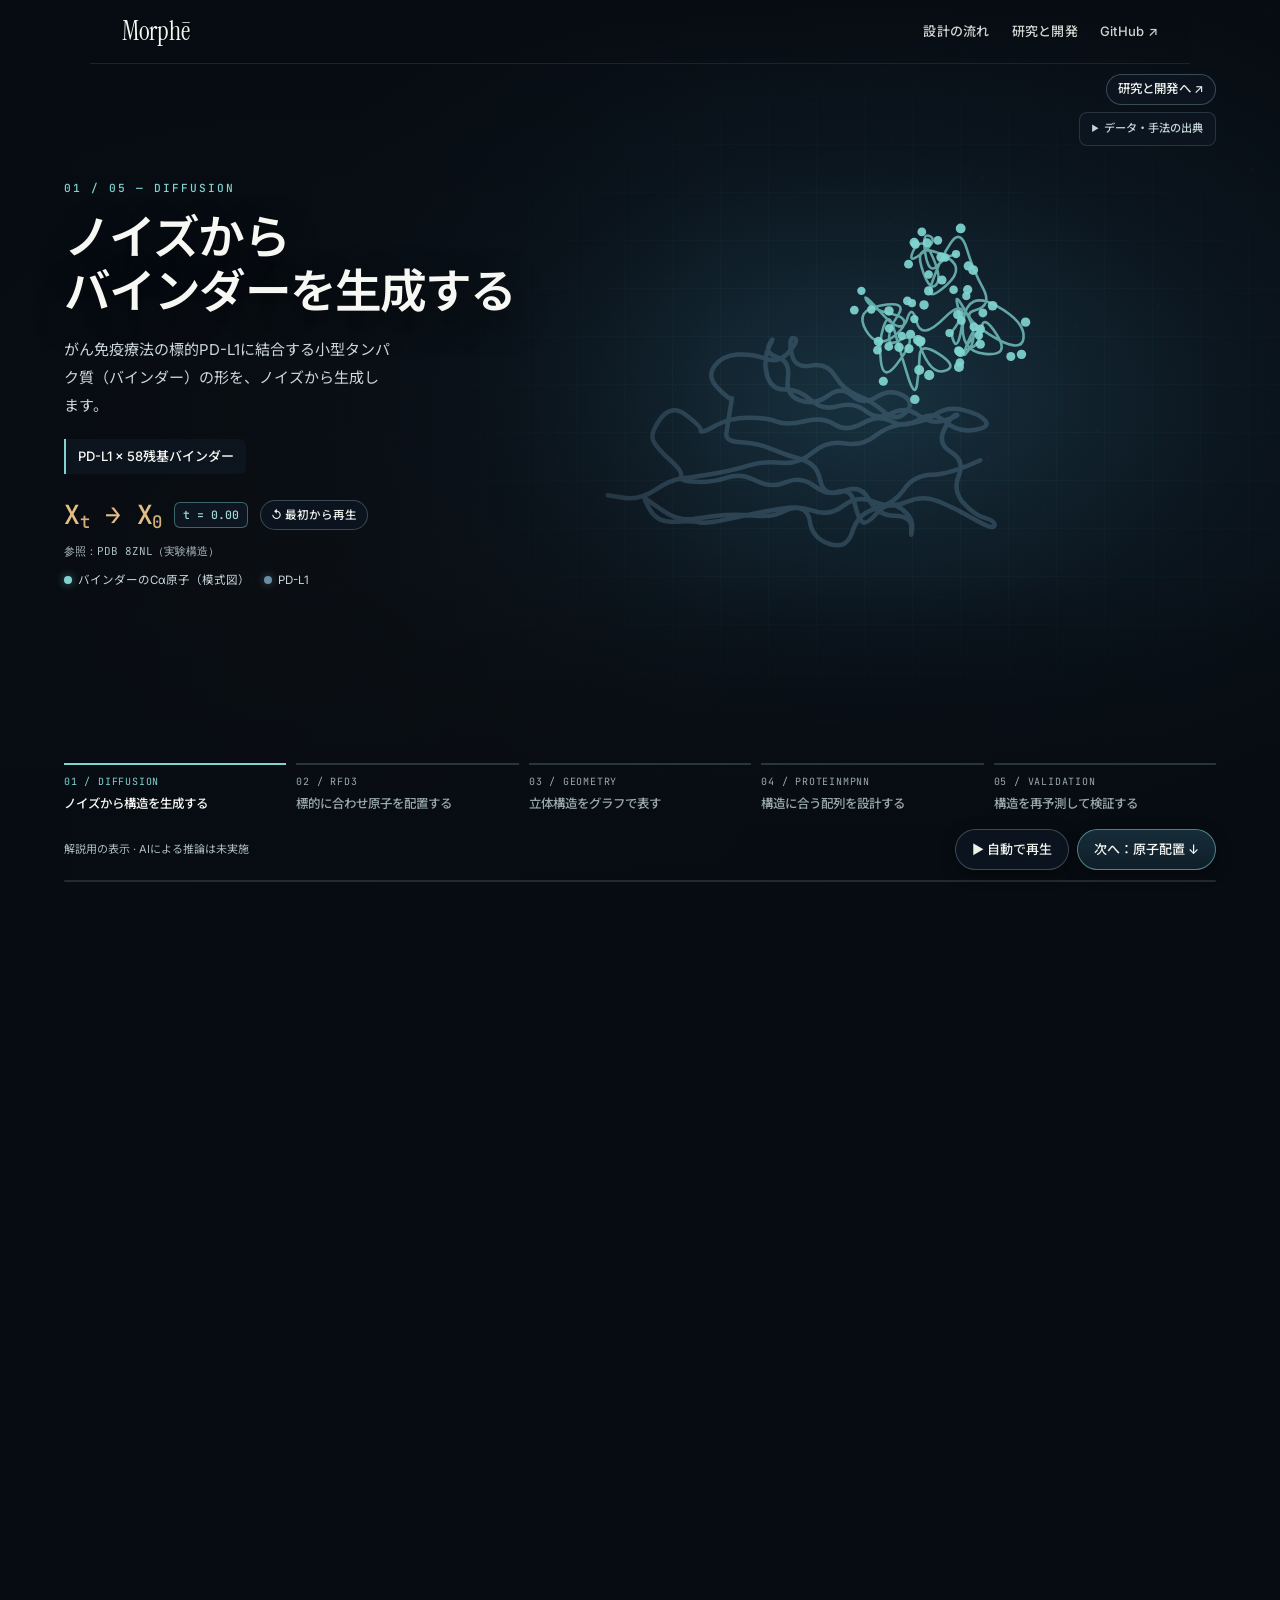
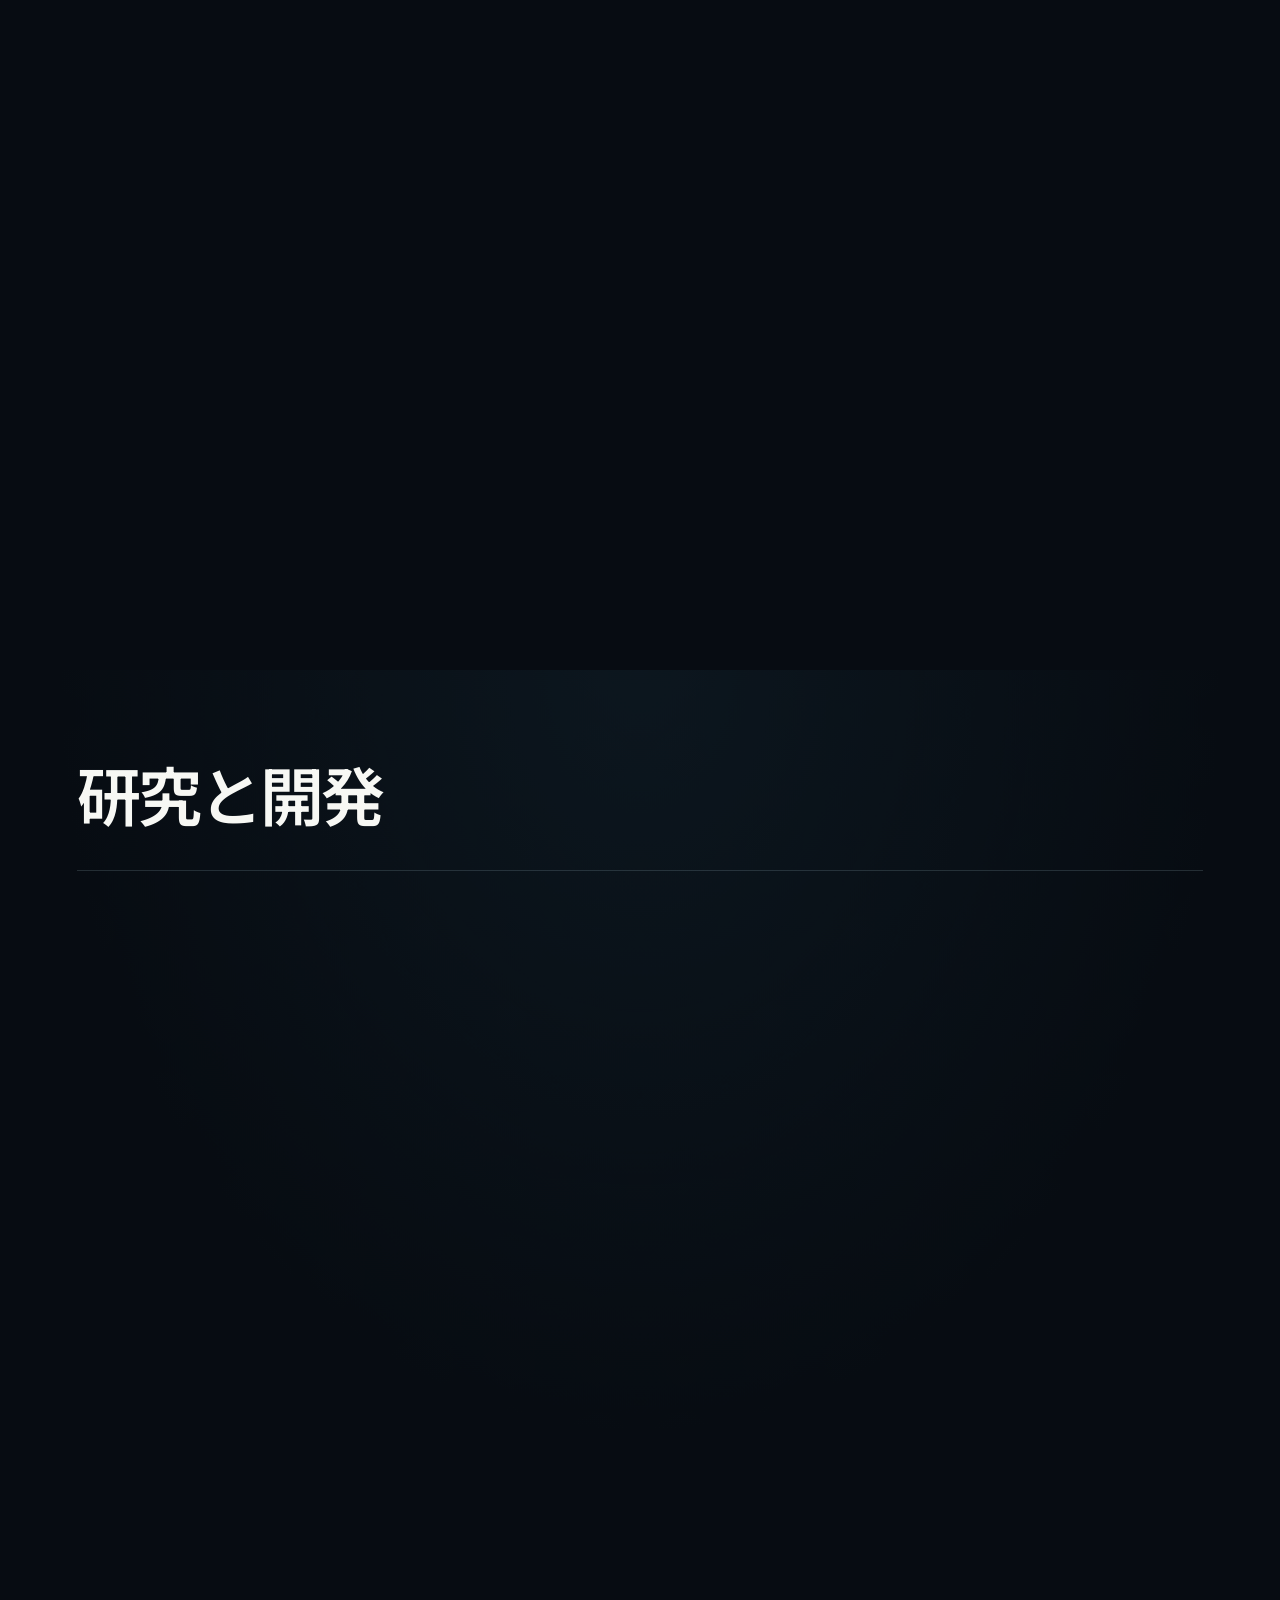
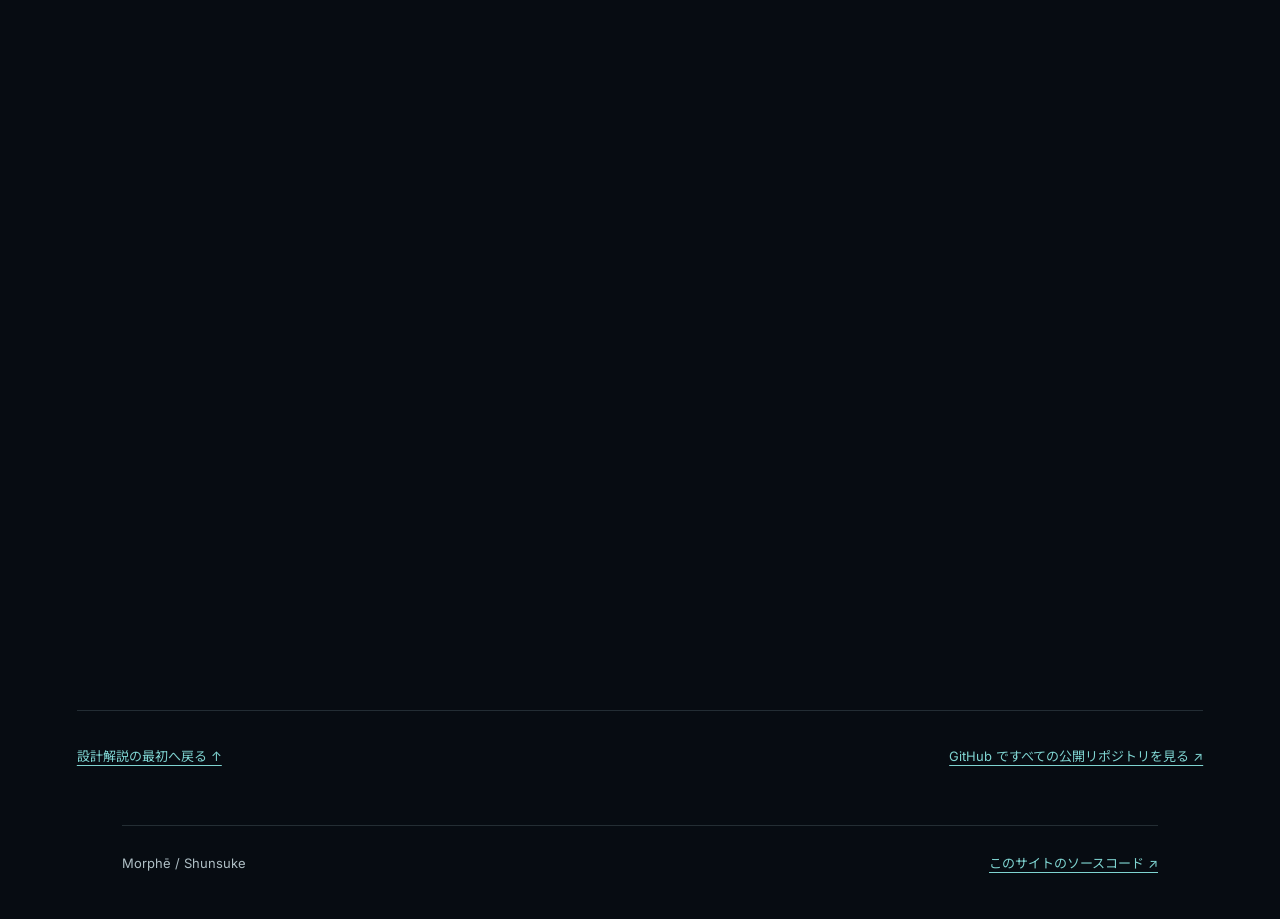
==== commit 9db8341f: "Clarify remaining interface labels and offline provenance" ====
--- a/index.html
+++ b/index.html
@@ -44,7 +44,7 @@
       <div class="design-kicker" id="designKicker">01 / 05 — DIFFUSION</div>
       <h1 id="designTitle">ノイズから<br>バインダーを生成する</h1>
       <p id="designDescription">がん免疫療法の標的PD-L1に結合する小型タンパク質（バインダー）の形を、ノイズから生成します。</p>
-      <div id="designIntent" class="design-intent"><strong>PD-L1 結合ミニバインダー（58残基 · PDB 8ZNL）</strong></div>
+      <div id="designIntent" class="design-intent"><strong>PD-L1 × 58残基バインダー</strong></div>
       <div class="design-formula-row">
         <div id="designFormula" class="design-formula">X<sub>t</sub> → X<sub>0</sub></div>
         <span id="designTimeStep" class="design-timestep" aria-hidden="true">t = 1.00</span>
@@ -63,16 +63,16 @@
         <div class="design-graph-neighbors"><small id="designGraphRank">近い残基（距離順）</small><span id="designGraphNeighbors">—</span></div>
       </div>
       <p id="designGraphStatus" role="status">参照構造を読み込み中</p>
-      <div id="designGraphControls" class="design-graph-controls" hidden><label>注目残基 <select id="designGraphFocusSelect" aria-label="注目残基"></select></label><label>比較残基 <select id="designGraphPairSelect" aria-label="比較残基"></select></label><label class="design-k-control">近傍数 k <output id="designGraphKValue">8</output><input id="designGraphK" type="range" min="1" max="57" value="8" aria-label="近傍数 k"></label><div class="design-graph-actions"><button id="designGraphMatrixOpen" type="button" aria-expanded="false">行列を表示</button><button id="designGraphDetailOpen" type="button">原子間距離・RBF</button><button id="designGraphMessage" type="button" aria-pressed="false">情報を集める</button><button id="designGraphReset" type="button">リセット</button></div><p id="designGraphMessageNote" hidden>周囲の残基の情報を集めるメッセージパッシングの模式図。</p></div>
+      <div id="designGraphControls" class="design-graph-controls" hidden><label>注目残基 <select id="designGraphFocusSelect" aria-label="注目残基"></select></label><label>比較残基 <select id="designGraphPairSelect" aria-label="比較残基"></select></label><label class="design-k-control">近い残基の数 k <output id="designGraphKValue">8</output><input id="designGraphK" type="range" min="1" max="57" value="8" aria-label="近傍数 k"></label><div class="design-graph-actions"><button id="designGraphMatrixOpen" type="button" aria-expanded="false">行列を表示</button><button id="designGraphDetailOpen" type="button">原子間距離・RBF</button><button id="designGraphMessage" type="button" aria-pressed="false">情報を集める</button><button id="designGraphReset" type="button">リセット</button></div><p id="designGraphMessageNote" hidden>周囲の残基の情報を集めるメッセージパッシングの模式図。</p></div>
     </aside>
     <div id="designGraphHit" class="design-graph-hit" hidden aria-label="3D分子をドラッグで回転、残基をクリックして選択"></div>
     <aside id="designGraphMatrix" class="design-graph-matrix" aria-label="残基間の行列と配列" hidden>
       <div class="design-graph-eyebrow"><button id="designGraphMatrixClose" type="button" aria-label="行列パネルを閉じる">閉じる ×</button></div>
       <div class="design-matrix-switch" role="group" aria-label="行列の表示切替"><button type="button" data-matrix-mode="adj" aria-pressed="true">近接行列</button><button type="button" data-matrix-mode="dist" aria-pressed="false">距離行列</button></div>
       <canvas id="designMatrixCanvas" width="320" height="320" tabindex="0" aria-label="残基間行列。矢印キーで残基ペアを選択"></canvas>
-      <p id="designMatrixLegend">近傍：1（青緑・金）／ 非近傍：0（暗色）／ 自分自身：灰色</p>
+      <p id="designMatrixLegend">近い残基：1（青緑・金）／ その他：0（暗色）／ 同じ残基：灰色</p>
       <div id="designMatrixReadout" role="status"></div>
-      <div class="design-graph-eyebrow"><span>BINDER SEQUENCE (CHAIN A)</span><span>1–58</span></div>
+      <div class="design-graph-eyebrow"><span>バインダーの配列（鎖A）</span><span>1–58</span></div>
       <div id="designGraphSequence" class="design-graph-sequence" aria-label="バインダー配列から注目残基を選択"></div>
       <p class="design-matrix-help">セル・配列を選択すると3D表示が変わります（金：近傍、白枠：比較ペア）。</p>
     </aside>
@@ -124,7 +124,7 @@
         <button type="button" data-design-jump="4"><span>05 / VALIDATION</span><strong>構造を再予測して検証する</strong></button>
       </div>
       <div class="design-bottom-line">
-        <span id="designDisclosure">実験構造を用いた解説 · AIによる推論は未実施</span>
+        <span id="designDisclosure">解説用の表示 · AIによる推論は未実施</span>
         <div class="design-bottom-actions">
           <button id="designAutoplay" type="button">▶ 自動で再生</button>
           <button id="designNext" type="button">次へ：原子配置 ↓</button>
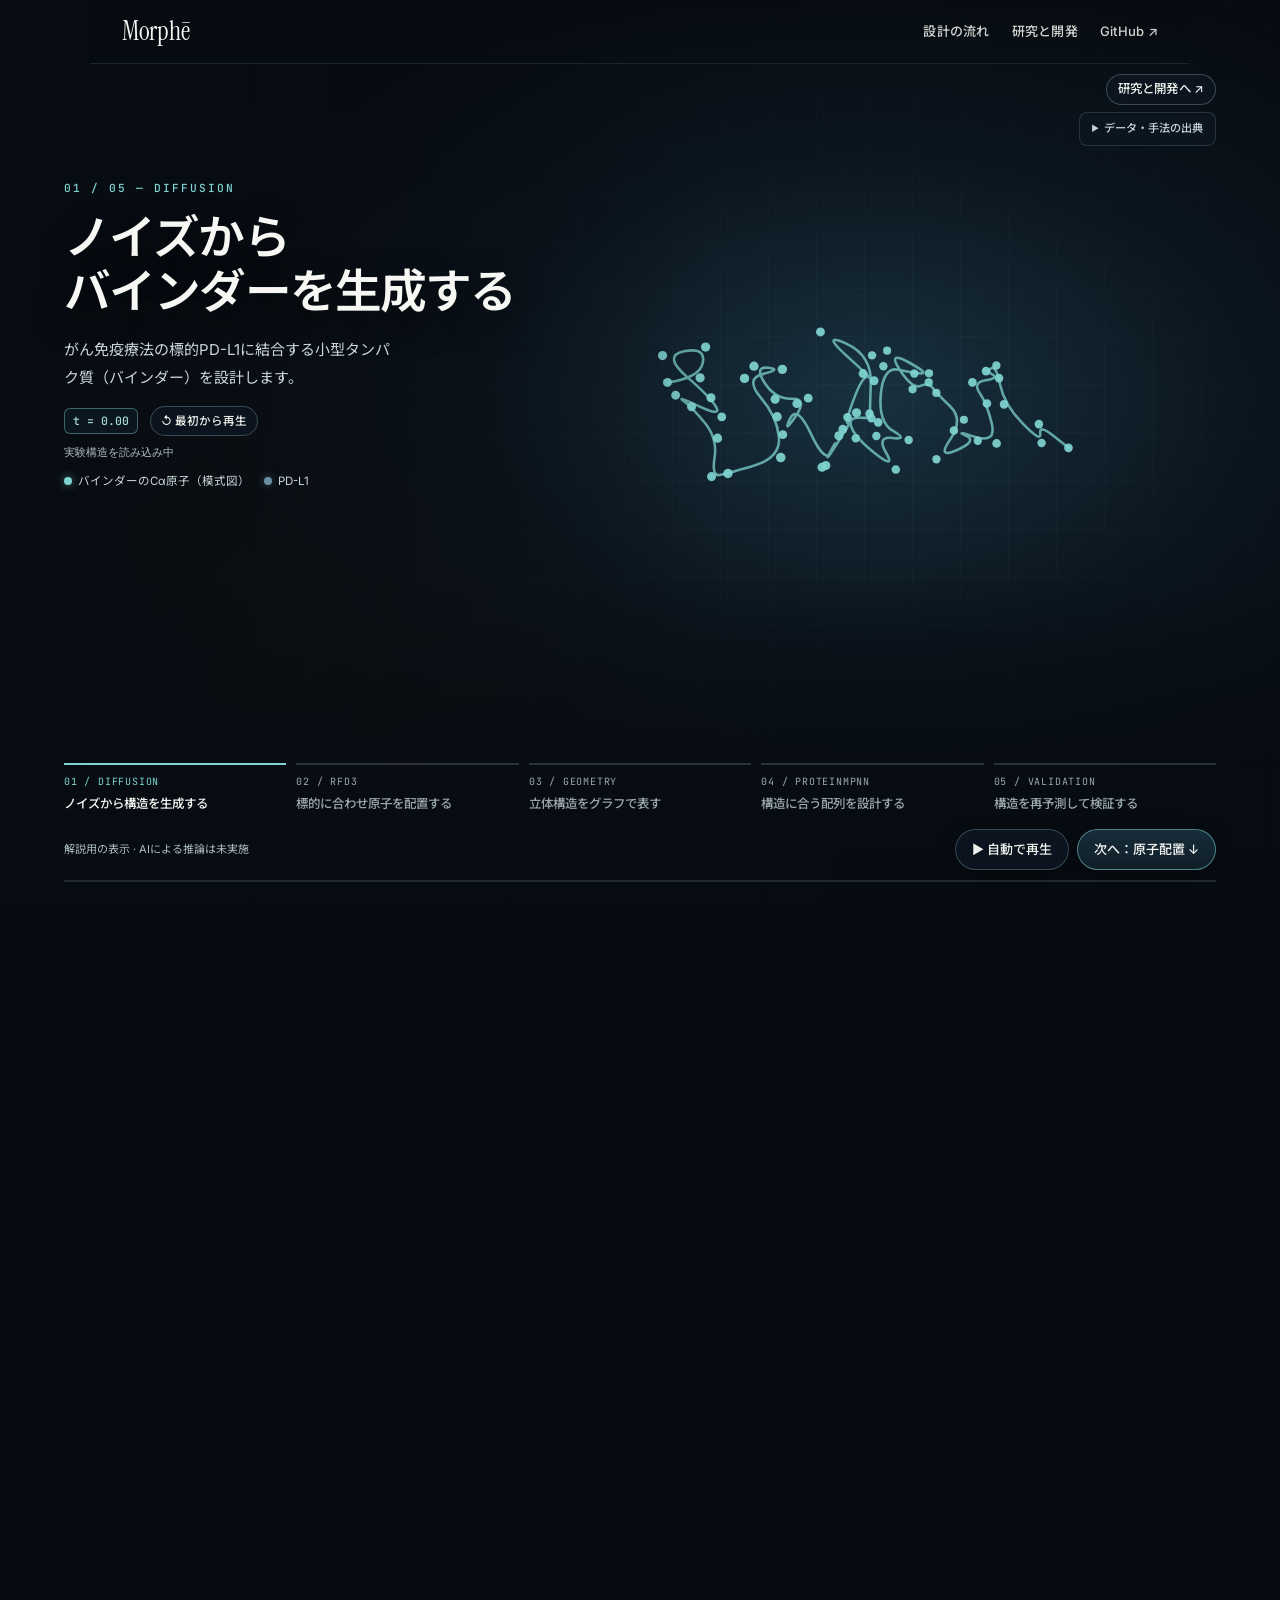
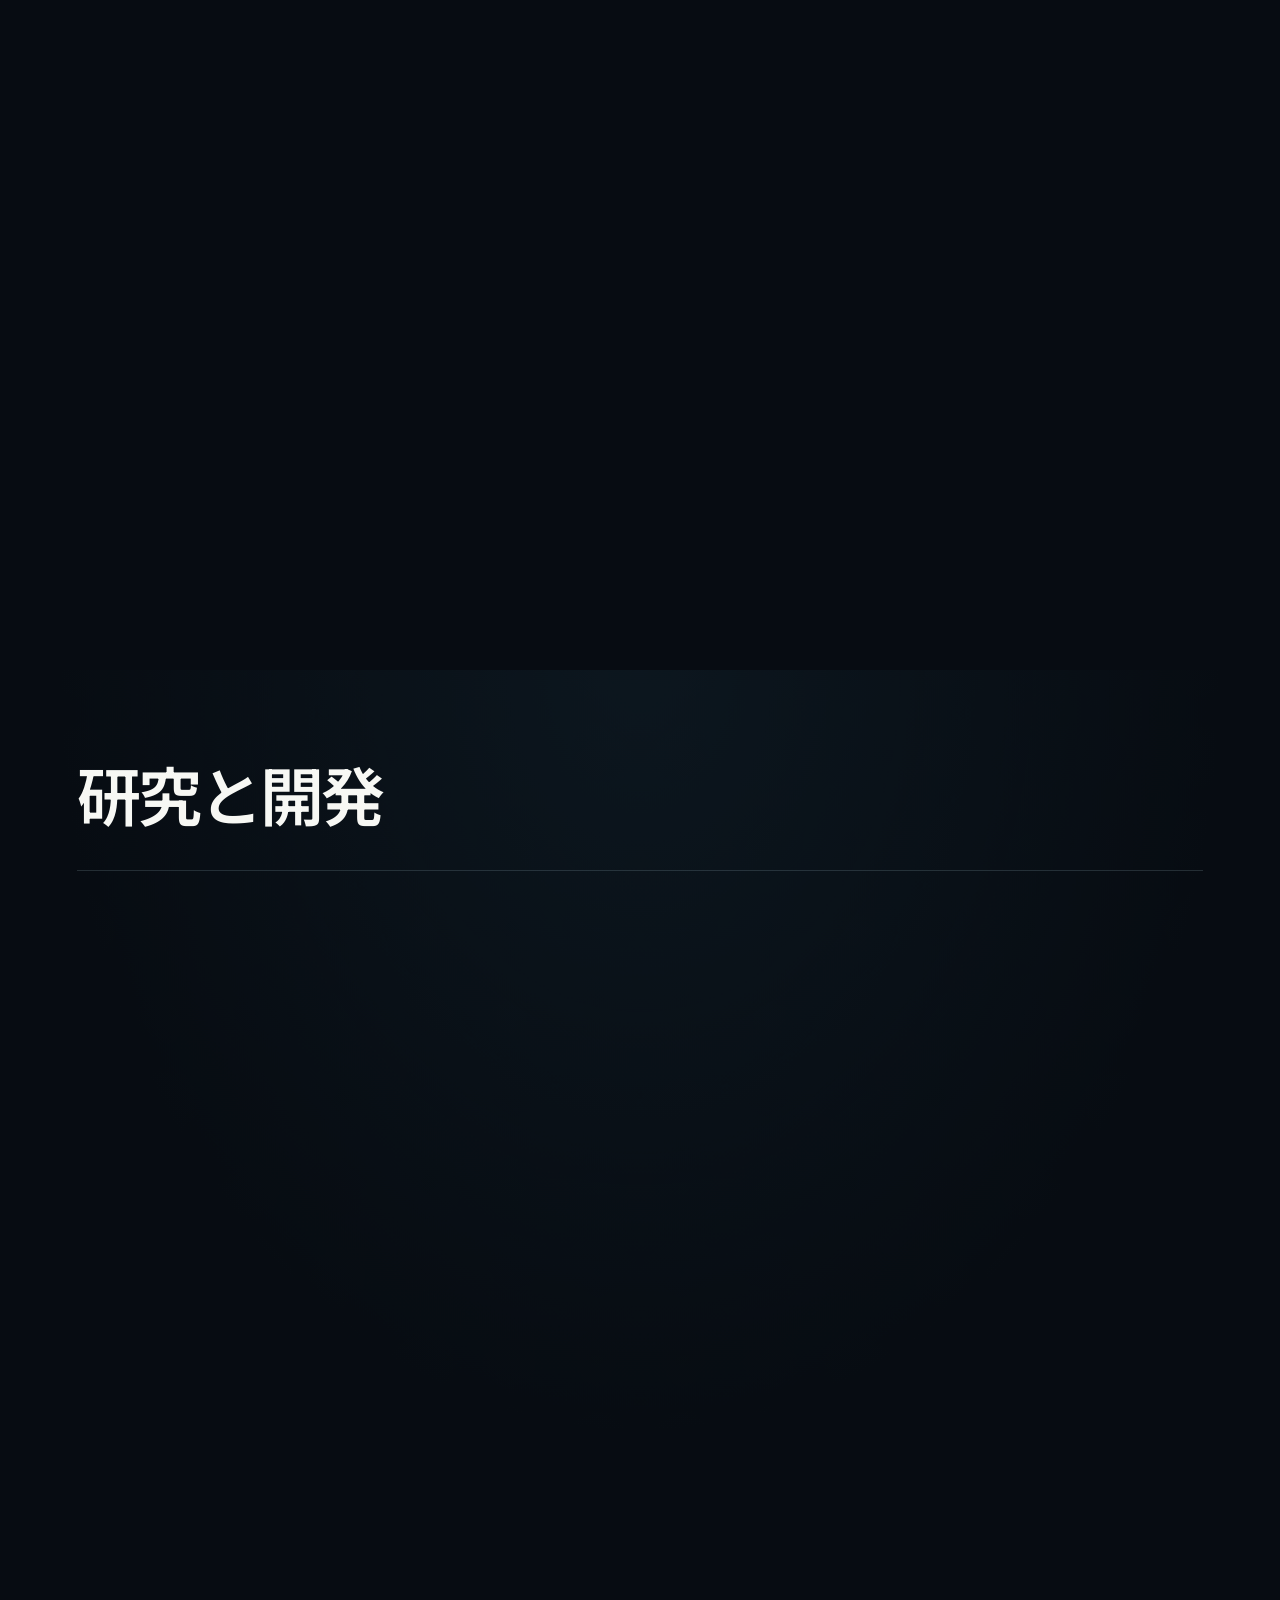
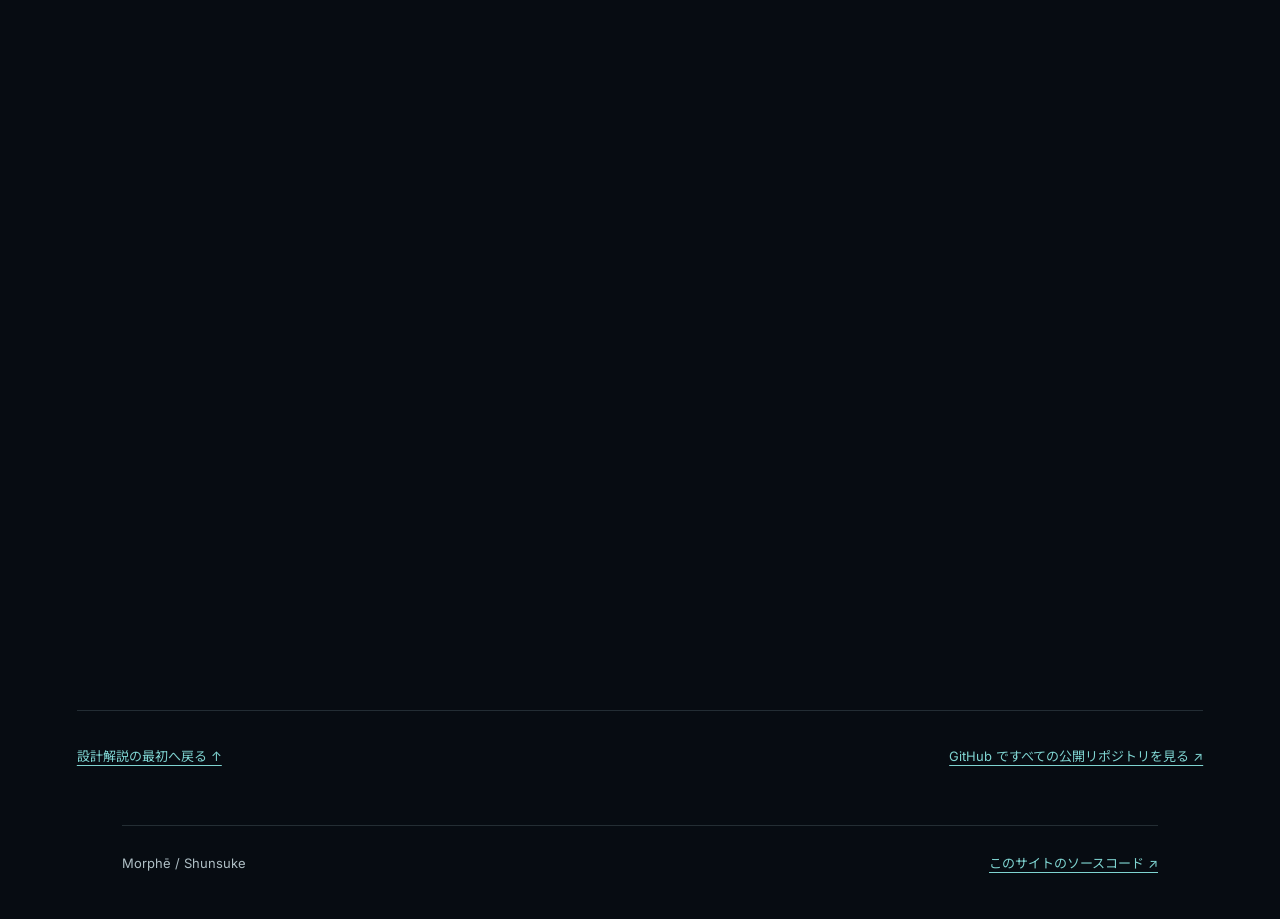
==== commit 79dd103e: "Remove duplicate intro label and consolidate comparison key" ====
--- a/index.html
+++ b/index.html
@@ -43,10 +43,8 @@
     <div class="design-copy">
       <div class="design-kicker" id="designKicker">01 / 05 — DIFFUSION</div>
       <h1 id="designTitle">ノイズから<br>バインダーを生成する</h1>
-      <p id="designDescription">がん免疫療法の標的PD-L1に結合する小型タンパク質（バインダー）の形を、ノイズから生成します。</p>
-      <div id="designIntent" class="design-intent"><strong>PD-L1 × 58残基バインダー</strong></div>
+      <p id="designDescription">がん免疫療法の標的PD-L1に結合する小型タンパク質（バインダー）を設計します。</p>
       <div class="design-formula-row">
-        <div id="designFormula" class="design-formula">X<sub>t</sub> → X<sub>0</sub></div>
         <span id="designTimeStep" class="design-timestep" aria-hidden="true">t = 1.00</span>
         <button id="designReplay" class="design-replay" type="button">↺ 最初から再生</button>
       </div>
@@ -104,9 +102,12 @@
       <p>A・V・Sで側鎖の形を比較。配列は実験構造のもの、側鎖候補は模式図です。</p>
     </div>
     <div id="designEvaluate" class="design-evaluate" hidden>
-      <div class="design-eval-line"><span class="design-dot"></span> 設計バインダー <small>参照構造（鎖A）</small></div>
-      <div class="design-eval-line"><span class="design-dot hollow"></span> 再予測構造 <small>模式例</small></div>
-      <div class="design-eval-line"><span class="design-dot coral"></span> 残基ごとの位置のずれ</div>
+      <div class="design-eval-key" aria-label="色の意味">
+        <span><i class="design-dot"></i> 目標構造（鎖A）</span>
+        <span><i class="design-dot amber"></i> 再予測（模式）</span>
+        <span><i class="design-dot target"></i> PD-L1</span>
+        <span><i class="design-dot coral design-deviation-dot"></i> 位置のずれ</span>
+      </div>
       <div class="design-eval-summary" id="designEvalSummary" aria-live="polite">ずれ：小（候補に残す例）</div>
       <div class="design-compare-options" aria-label="模式的な構造比較の切替">
         <button type="button" data-compare="close" aria-pressed="true">ずれが小さい例</button>
@@ -134,6 +135,8 @@
     </div>
     <details class="design-sources">
       <summary>データ・手法の出典</summary>
+      <p id="designFormula" class="design-source-formula">X<sub>t</sub> → X<sub>0</sub></p>
+      <p id="designFormulaNote">ノイズを含む状態X<sub>t</sub>から目標の構造X<sub>0</sub>へ変化する過程の模式図です。</p>
       <a href="https://www.rcsb.org/structure/8ZNL">RCSB PDB 8ZNL（ヒト PD-L1 と de novo 設計ミニバインダーの 1.77 Å 共結晶構造）</a>
       <a href="https://rosettacommons.github.io/foundry/models/rfd3/input.html">RFdiffusion3 公式資料</a>
       <a href="https://pmc.ncbi.nlm.nih.gov/articles/PMC9997061/">ProteinMPNN 原著</a>
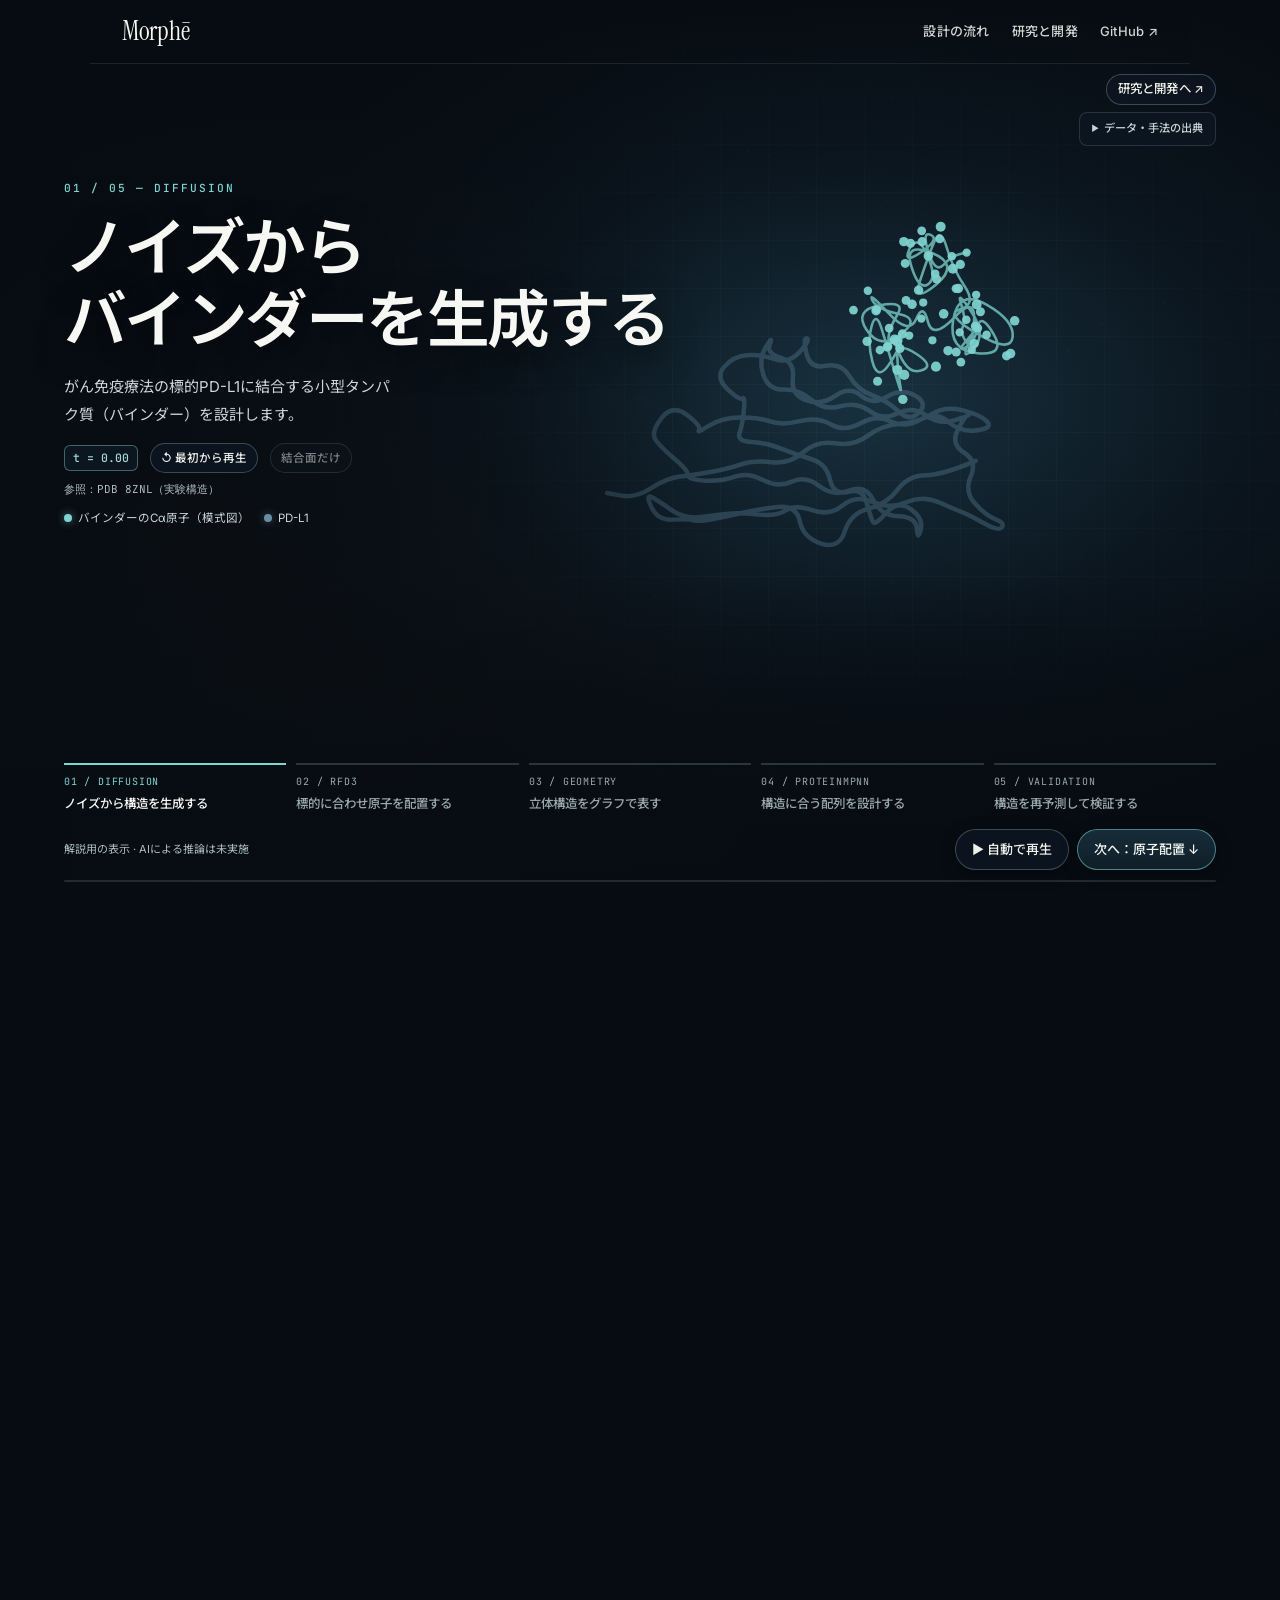
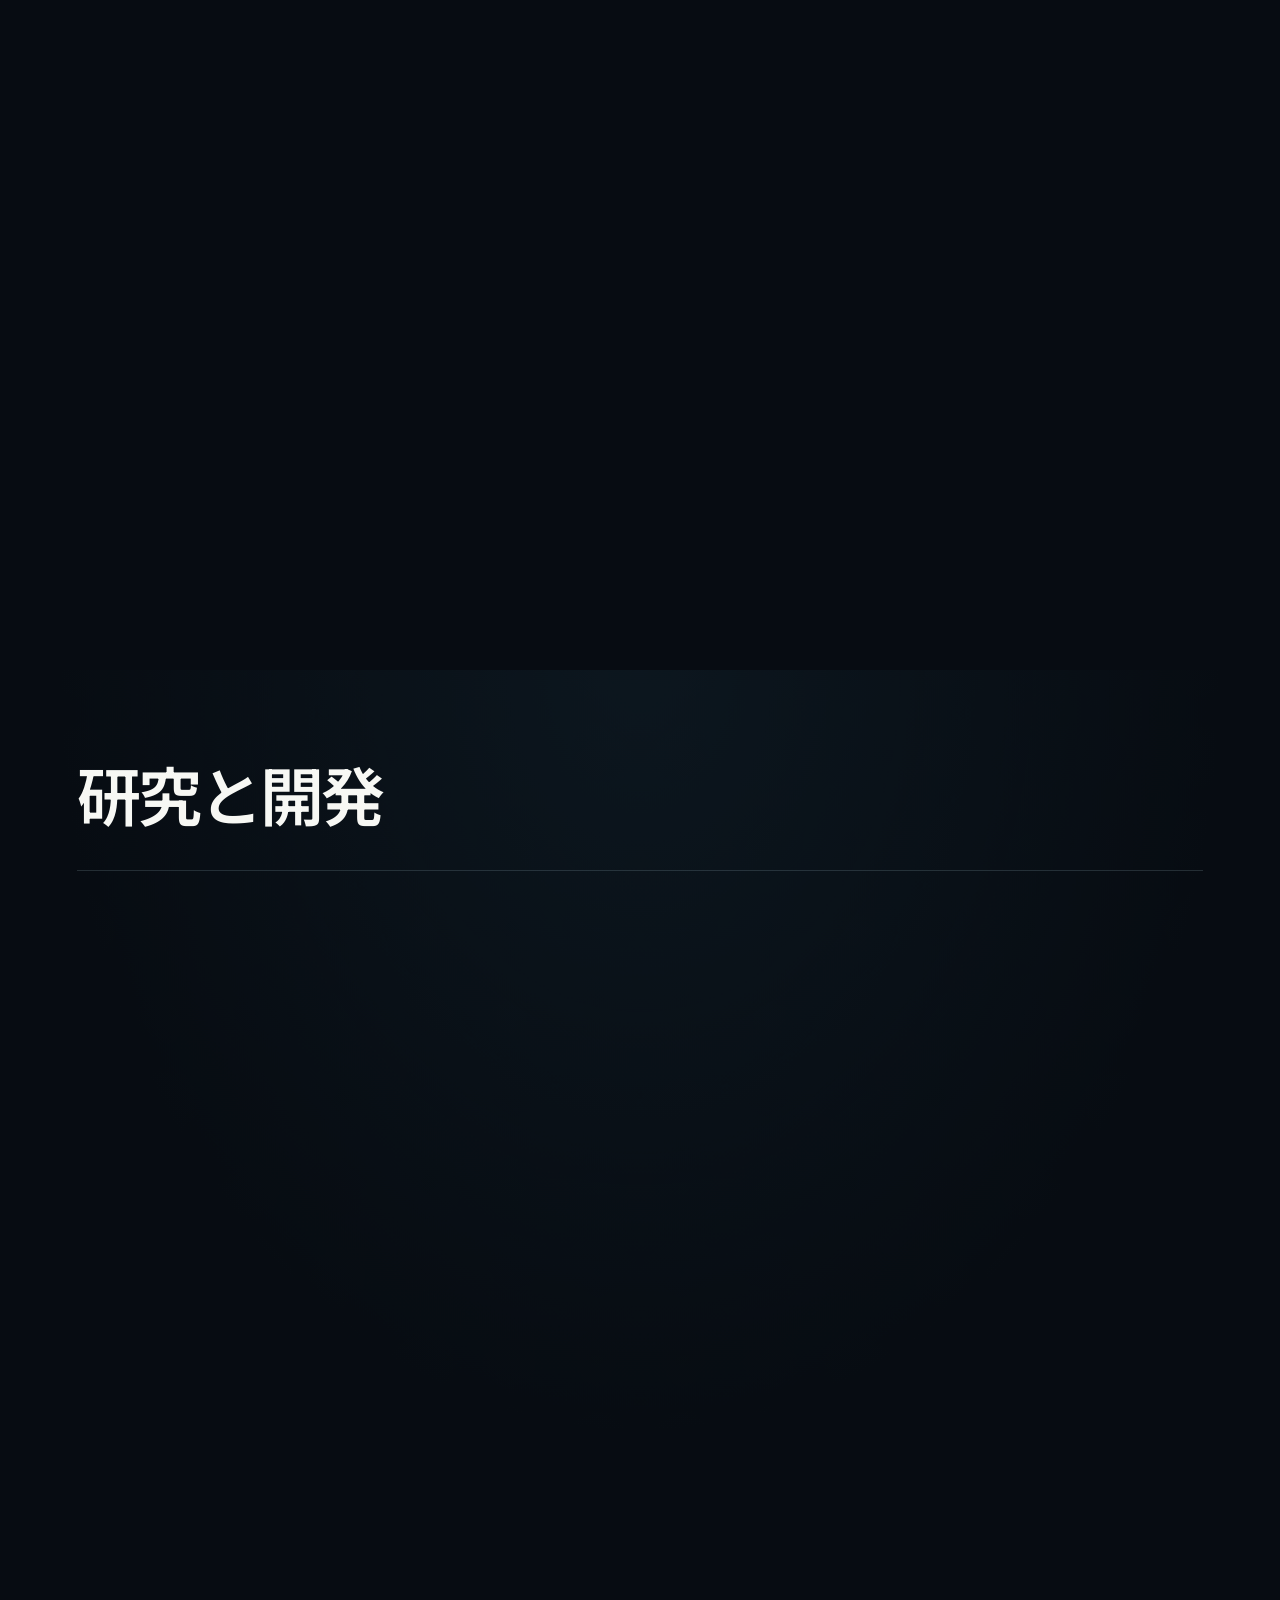
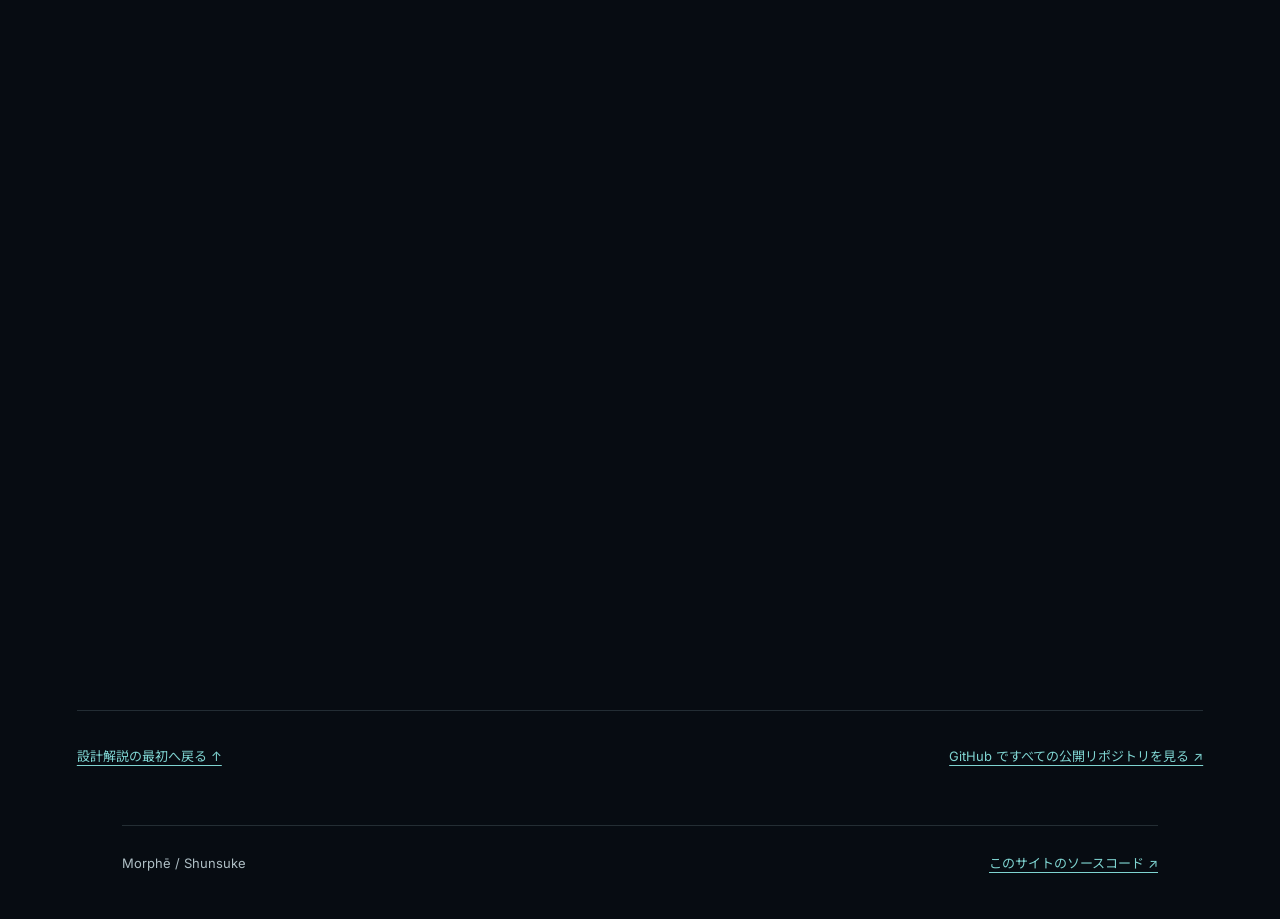
==== commit b7a6d836: "Integrate binding-site control without reverting copy" ====
--- a/index.html
+++ b/index.html
@@ -47,9 +47,10 @@
       <div class="design-formula-row">
         <span id="designTimeStep" class="design-timestep" aria-hidden="true">t = 1.00</span>
         <button id="designReplay" class="design-replay" type="button">↺ 最初から再生</button>
+        <button id="designSiteInspect" class="design-replay" type="button" aria-pressed="false" disabled>結合面だけ</button>
       </div>
       <div id="designDataStatus" class="design-data" role="status">実験構造を読み込み中</div>
-      <div id="designLegend" class="design-legend" aria-hidden="true"><span><i class="design-dot"></i> バインダーのCα原子（模式図）</span><span><i class="design-dot target"></i> PD-L1</span></div>
+      <div id="designLegend" class="design-legend" aria-hidden="true"><span><i class="design-dot"></i> バインダー（模式図）</span><span><i class="design-dot target"></i> PD-L1</span><span hidden><i class="design-dot amber"></i> 結合面（接触残基）</span></div>
     </div>
     <div id="designAtomicPanel" class="design-atomic-panel" hidden><div class="design-atomic-heading"><span id="designAtomicCount" role="status">参照構造を読み込み中</span></div><div class="design-atomic-controls" role="group" aria-label="表示する原子の範囲"><button type="button" data-atomic-mode="local" aria-pressed="true" disabled>結合面</button><button type="button" data-atomic-mode="all" aria-pressed="false" disabled>バインダー全体</button></div><p id="designAtomicFocus"></p><div class="design-elements" aria-label="元素の色分け"><span><i style="--element:#d2c5ac"></i>C</span><span><i style="--element:#82a9e2"></i>N</span><span><i style="--element:#e18a7b"></i>O</span><span><i style="--element:#e5c47f"></i>S</span></div><p>実験座標を表示。結合とN・O原子間の近接は距離から推定（水素は非表示）。</p></div>
     <div id="designGraphLabels" class="design-graph-labels" aria-hidden="true" hidden><i id="designGraphFocusRing" class="design-graph-ring"></i><i id="designGraphFocusLeader" class="design-graph-leader"></i><i id="designGraphPairLeader" class="design-graph-leader"></i><span id="designGraphFocusLabel">ARG 08</span><span id="designGraphPairLabel">VAL 46</span></div>
@@ -140,7 +141,8 @@
       <a href="https://www.rcsb.org/structure/8ZNL">RCSB PDB 8ZNL（ヒト PD-L1 と de novo 設計ミニバインダーの 1.77 Å 共結晶構造）</a>
       <a href="https://rosettacommons.github.io/foundry/models/rfd3/input.html">RFdiffusion3 公式資料</a>
       <a href="https://pmc.ncbi.nlm.nih.gov/articles/PMC9997061/">ProteinMPNN 原著</a>
-      <p>参照構造はPDB 8ZNL（バインダー鎖A：58残基、ヒトPD-L1鎖B：114残基）。工程02では重原子の実験座標を表示し、N・O原子間の近接（3.5 Å未満）を距離から判定します。工程03では実験座標からCα間距離、k近傍（自分自身を除く）、25通りの原子間距離、RBF特徴量を計算しています。仮想Cβ*はN・Cα・Cから算出します。</p>
+      <p>参照構造はPDB 8ZNL（バインダー鎖A：58残基、ヒトPD-L1鎖B：114残基）。工程01では重原子のvan der Waals球でPD-L1の表面を近似し、バインダーとの最短重原子間距離が4 Å以下の17残基を金色で示します。これは実験構造の接触面であり、結合エネルギーに基づくホットスポットやAIへの実際の入力条件ではありません。</p>
+      <p>工程02では重原子の実験座標を表示し、N・O原子間の近接（3.5 Å未満）を距離から判定します。工程03では実験座標からCα間距離、k近傍（自分自身を除く）、25通りの原子間距離、RBF特徴量を計算しています。仮想Cβ*はN・Cα・Cから算出します。</p>
       <p>リボンは実験座標をもとに描画しています。工程01のノイズからの変化、工程03の情報伝達、工程04の配列表示と側鎖候補、工程05の構造比較は模式表現です。AIモデルの推論は実行していません。</p>
     </details>
   </section>
--- a/assets/css/design.css
+++ b/assets/css/design.css
@@ -1818,12 +1818,11 @@
     box-shadow: 0 0 0 100vmax #000a
   }
 }
-.design-replay[aria-pressed="true"] { border-color: var(--gold); color: var(--gold); }
-.design-replay:disabled { opacity: .45; cursor: not-allowed; }
-
-/* Reserve a clear visual lane for the PD-L1 surface beside the long Japanese heading. */
-@media (min-width: 801px) {
-  .design-stage[data-design-step="0"] .design-copy h1 {
-    font-size: clamp(1.85rem, 3.65vw, 3.4rem);
-  }
-}
+/* Keep mathematical notation available without competing with the molecular view. */
+.design-formula-row[hidden], .design-legend[hidden] { display: none; }
+.design-sources[open] { max-height: min(55svh, 420px); overflow-y: auto; overscroll-behavior: contain; }
+.design-source-formula { font-family: var(--font-mono); color: var(--gold); font-size: .9rem; }
+.design-eval-key { display: flex; flex-wrap: wrap; gap: 5px 13px; font-size: .73rem; color: var(--text); margin-bottom: 8px; }
+.design-eval-key span { display: inline-flex; align-items: center; gap: 5px; }
+.design-stage[data-compare="close"] .design-deviation-dot { background: #6fe3bd; }
+@media (max-width: 800px) { .design-eval-key { font-size: .65rem; gap: 4px 9px; } }
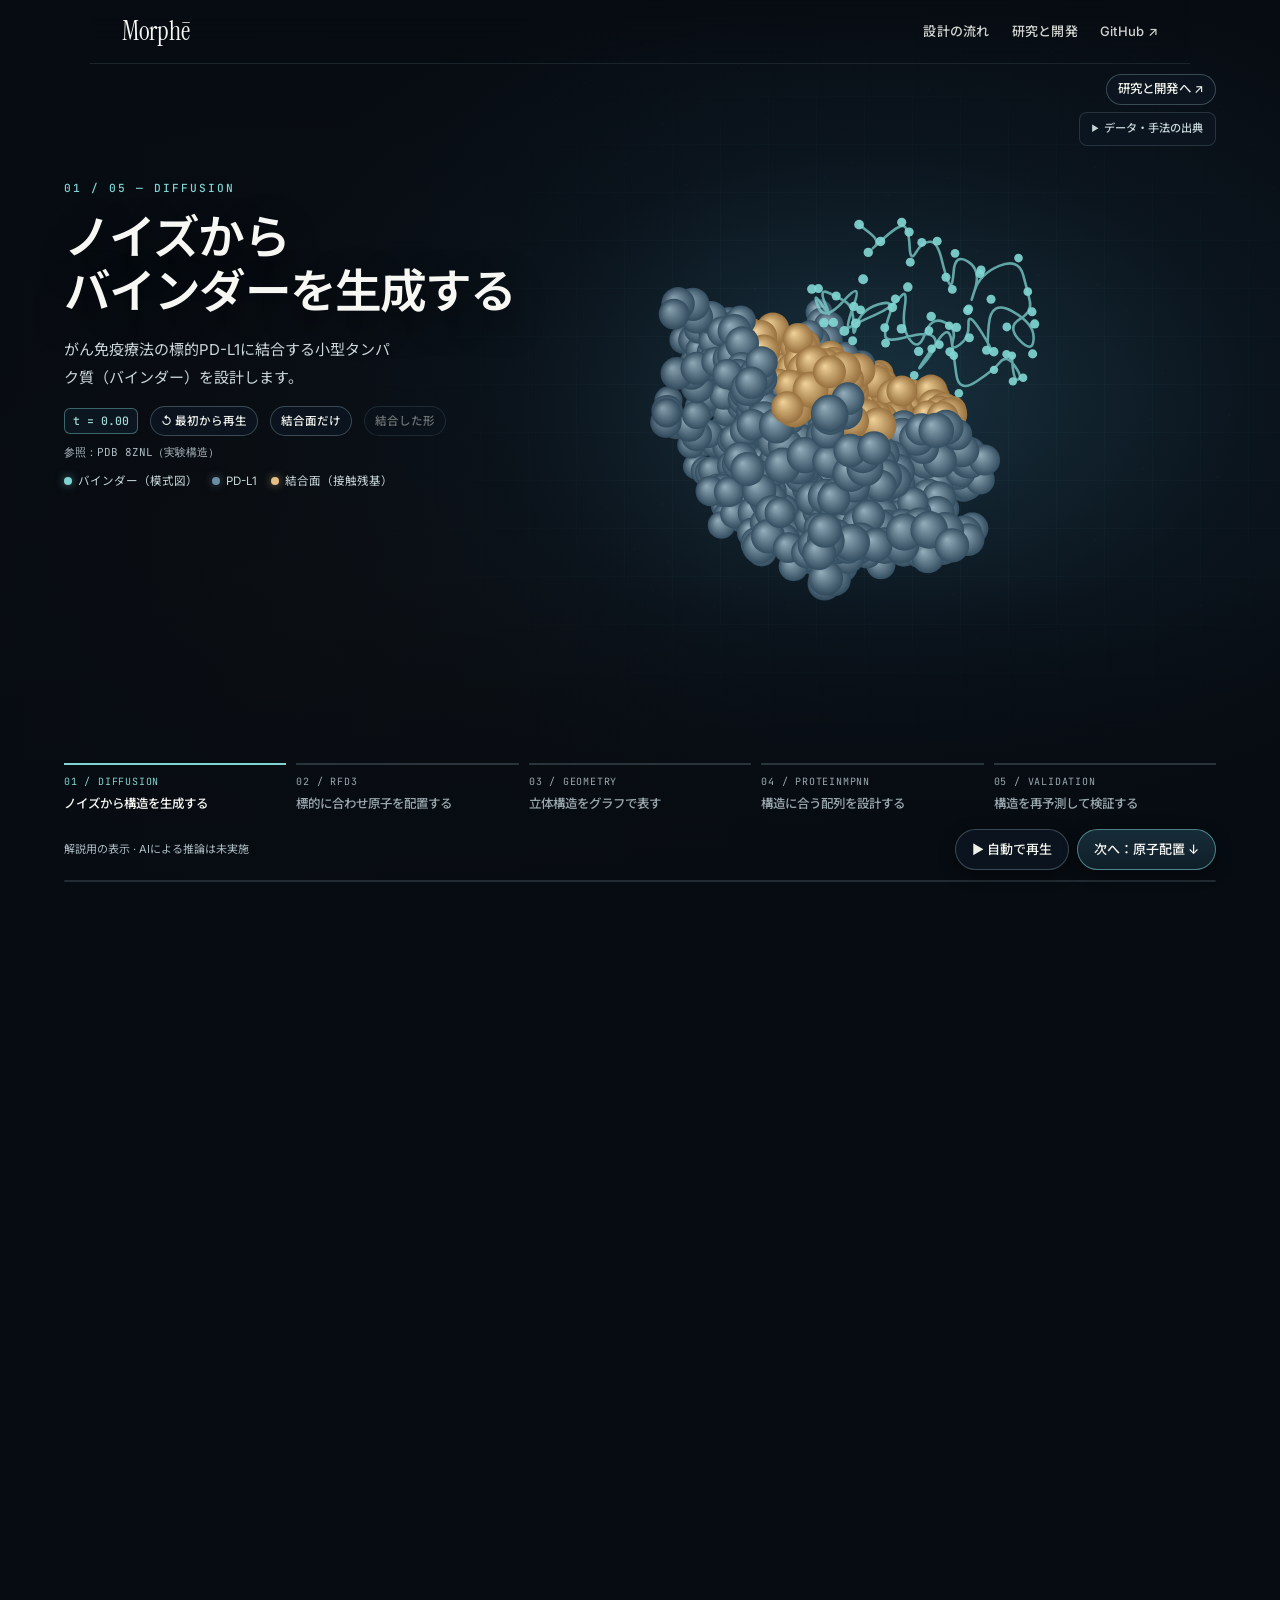
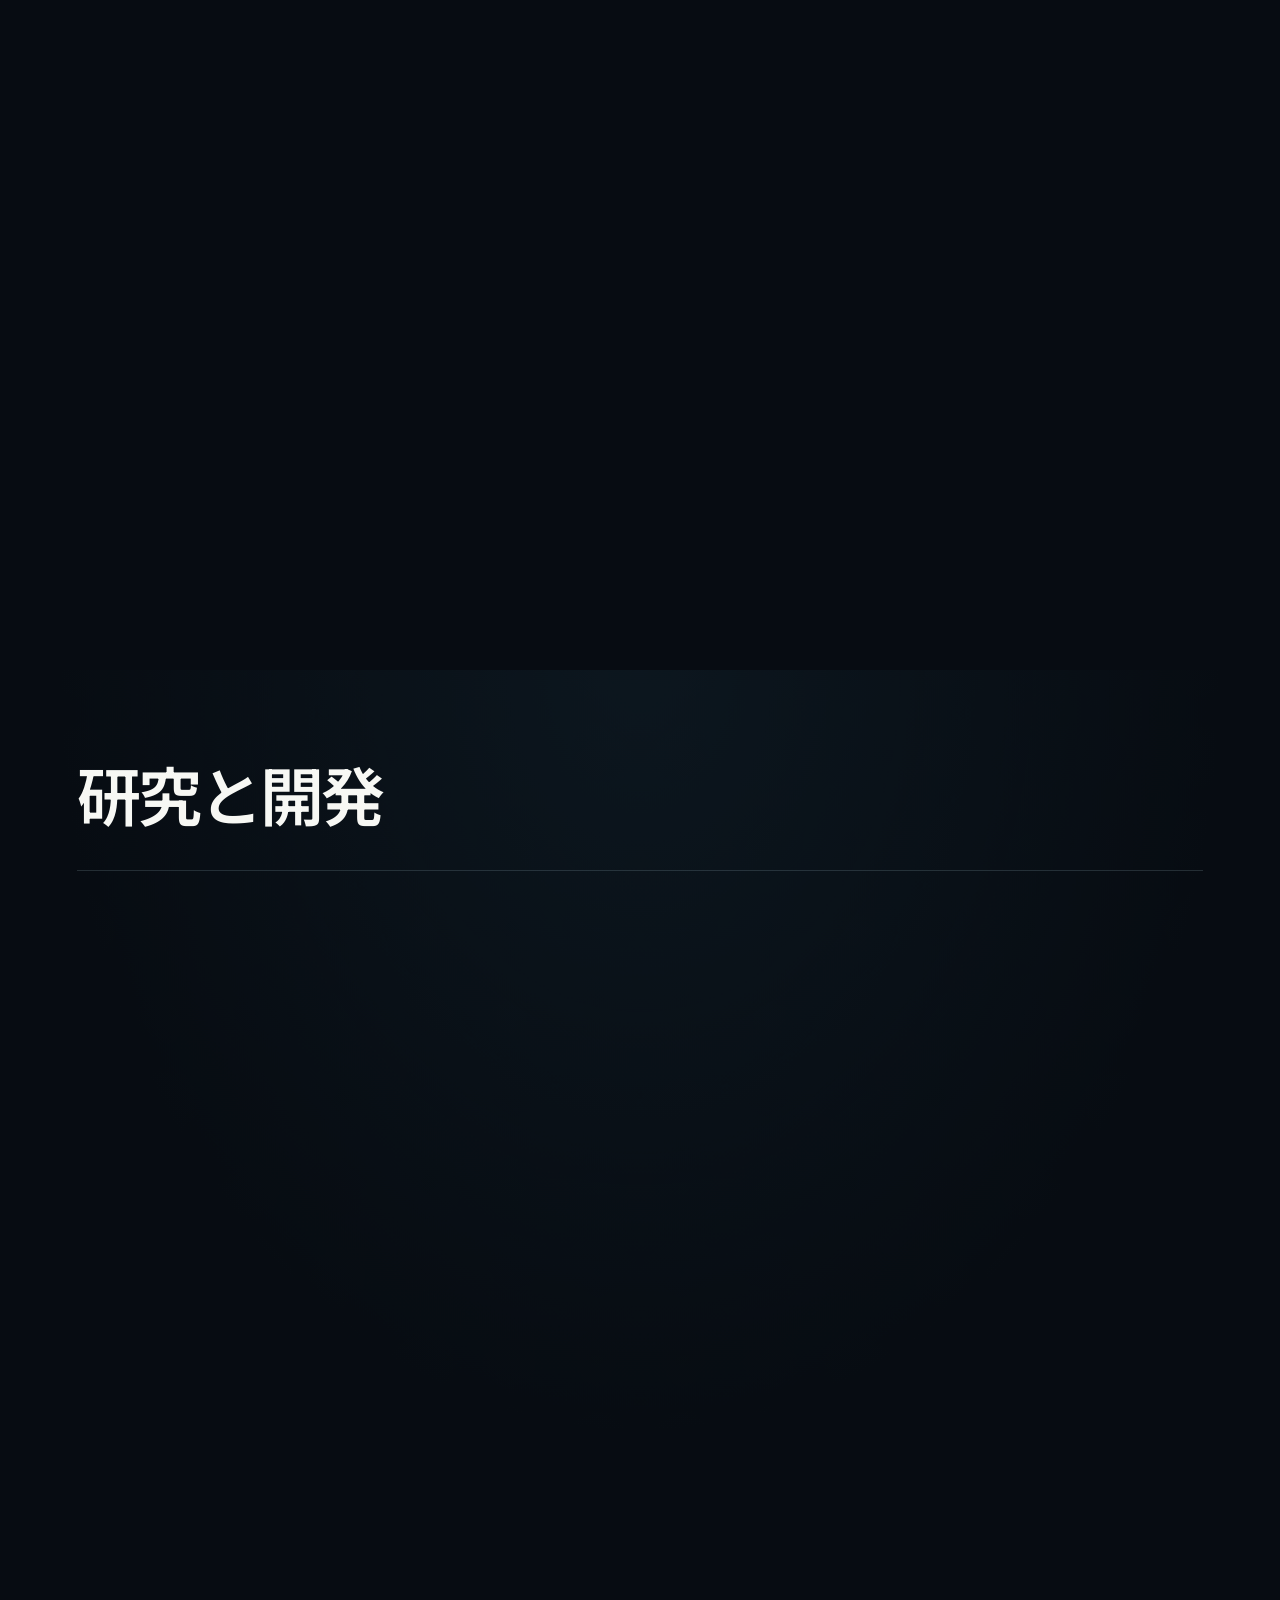
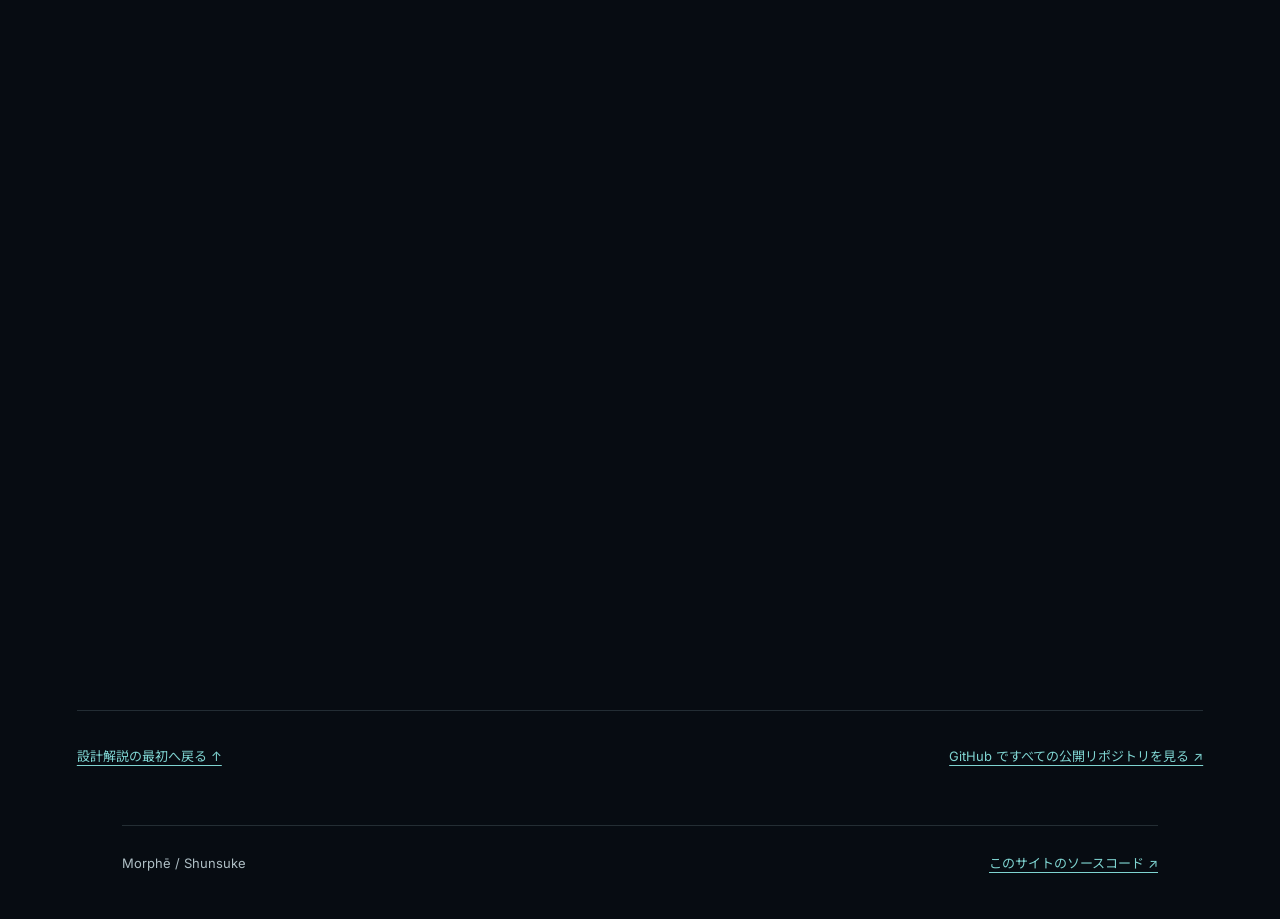
==== commit e0dd6f4d: "Add minimal controls for five scientific visual scenes" ====
--- a/index.html
+++ b/index.html
@@ -48,11 +48,12 @@
         <span id="designTimeStep" class="design-timestep" aria-hidden="true">t = 1.00</span>
         <button id="designReplay" class="design-replay" type="button">↺ 最初から再生</button>
         <button id="designSiteInspect" class="design-replay" type="button" aria-pressed="false" disabled>結合面だけ</button>
+        <button id="designFit" class="design-replay" type="button" aria-pressed="false" disabled>結合した形</button>
       </div>
       <div id="designDataStatus" class="design-data" role="status">実験構造を読み込み中</div>
       <div id="designLegend" class="design-legend" aria-hidden="true"><span><i class="design-dot"></i> バインダー（模式図）</span><span><i class="design-dot target"></i> PD-L1</span><span hidden><i class="design-dot amber"></i> 結合面（接触残基）</span></div>
     </div>
-    <div id="designAtomicPanel" class="design-atomic-panel" hidden><div class="design-atomic-heading"><span id="designAtomicCount" role="status">参照構造を読み込み中</span></div><div class="design-atomic-controls" role="group" aria-label="表示する原子の範囲"><button type="button" data-atomic-mode="local" aria-pressed="true" disabled>結合面</button><button type="button" data-atomic-mode="all" aria-pressed="false" disabled>バインダー全体</button></div><p id="designAtomicFocus"></p><div class="design-elements" aria-label="元素の色分け"><span><i style="--element:#d2c5ac"></i>C</span><span><i style="--element:#82a9e2"></i>N</span><span><i style="--element:#e18a7b"></i>O</span><span><i style="--element:#e5c47f"></i>S</span></div><p>実験座標を表示。結合とN・O原子間の近接は距離から推定（水素は非表示）。</p></div>
+    <div id="designAtomicPanel" class="design-atomic-panel" hidden><div class="design-atomic-heading"><span id="designAtomicCount" role="status">参照構造を読み込み中</span></div><div class="design-atomic-controls" role="group" aria-label="表示する原子の範囲"><button type="button" data-atomic-mode="local" aria-pressed="true" disabled>結合面</button><button type="button" data-atomic-mode="all" aria-pressed="false" disabled>バインダー全体</button><button id="designAtomicZoom" type="button" aria-pressed="false" disabled>界面を拡大</button></div><p id="designAtomicFocus"></p><div class="design-elements" aria-label="元素の色分け"><span><i style="--element:#d2c5ac"></i>C</span><span><i style="--element:#82a9e2"></i>N</span><span><i style="--element:#e18a7b"></i>O</span><span><i style="--element:#e5c47f"></i>S</span></div><p>実験座標を表示。結合とN・O原子間の近接は距離から推定（水素は非表示）。</p></div>
     <div id="designGraphLabels" class="design-graph-labels" aria-hidden="true" hidden><i id="designGraphFocusRing" class="design-graph-ring"></i><i id="designGraphFocusLeader" class="design-graph-leader"></i><i id="designGraphPairLeader" class="design-graph-leader"></i><span id="designGraphFocusLabel">ARG 08</span><span id="designGraphPairLabel">VAL 46</span></div>
     <aside id="designGraphPanel" class="design-graph-panel" aria-label="残基間の空間的近傍" hidden>
       <div class="design-graph-eyebrow"><span>8ZNL・鎖Aの実験座標</span></div>
@@ -62,7 +63,7 @@
         <div class="design-graph-neighbors"><small id="designGraphRank">近い残基（距離順）</small><span id="designGraphNeighbors">—</span></div>
       </div>
       <p id="designGraphStatus" role="status">参照構造を読み込み中</p>
-      <div id="designGraphControls" class="design-graph-controls" hidden><label>注目残基 <select id="designGraphFocusSelect" aria-label="注目残基"></select></label><label>比較残基 <select id="designGraphPairSelect" aria-label="比較残基"></select></label><label class="design-k-control">近い残基の数 k <output id="designGraphKValue">8</output><input id="designGraphK" type="range" min="1" max="57" value="8" aria-label="近傍数 k"></label><div class="design-graph-actions"><button id="designGraphMatrixOpen" type="button" aria-expanded="false">行列を表示</button><button id="designGraphDetailOpen" type="button">原子間距離・RBF</button><button id="designGraphMessage" type="button" aria-pressed="false">情報を集める</button><button id="designGraphReset" type="button">リセット</button></div><p id="designGraphMessageNote" hidden>周囲の残基の情報を集めるメッセージパッシングの模式図。</p></div>
+      <div id="designGraphControls" class="design-graph-controls" hidden><label>注目残基 <select id="designGraphFocusSelect" aria-label="注目残基"></select></label><label>比較残基 <select id="designGraphPairSelect" aria-label="比較残基"></select></label><label class="design-k-control">近い残基の数 k <output id="designGraphKValue">8</output><input id="designGraphK" type="range" min="1" max="57" value="8" aria-label="近傍数 k"></label><div class="design-graph-actions"><button id="designGraphMatrixOpen" type="button" aria-expanded="false">行列を表示</button><button id="designGraphDetailOpen" type="button">原子間距離・RBF</button><button id="designGraphMessage" type="button" aria-pressed="false">情報を集める</button><button id="designGraphReset" type="button">リセット</button></div><p id="designGraphMessageNote" hidden>近い残基から注目残基へ情報を集める模式図。</p></div>
     </aside>
     <div id="designGraphHit" class="design-graph-hit" hidden aria-label="3D分子をドラッグで回転、残基をクリックして選択"></div>
     <aside id="designGraphMatrix" class="design-graph-matrix" aria-label="残基間の行列と配列" hidden>
@@ -84,7 +85,7 @@
       <div class="design-seq-head"><span id="designSequenceLabel">参照配列</span><span id="designSequenceCount">0 / 58</span></div>
       <div id="designSequence" class="design-residues"></div>
       <div class="design-choice">
-        <span id="designSequenceFocus">注目残基の候補例</span>
+        <label class="design-residue-picker">残基 <select id="designSequenceSelect" aria-label="側鎖を比較する残基" disabled></select></label><span id="designSequenceFocus">注目残基の候補例</span>
         <div class="design-choice-options" aria-label="アミノ酸の選択例">
           <button type="button" data-aa-choice="A" aria-pressed="true">A</button>
           <button type="button" data-aa-choice="V" aria-pressed="false">V</button>
@@ -94,13 +95,13 @@
           <path d="M8 23H30" stroke="#7fd4d1" stroke-width="2.5"/>
           <circle cx="8" cy="23" r="4" fill="#7fd4d1"/>
           <circle cx="30" cy="23" r="5" fill="#e4be84"/>
-          <g class="side-a"><path d="M30 23H53" stroke="#e4be84" stroke-width="2"/><circle cx="53" cy="23" r="6" fill="#e4be84"/></g>
-          <g class="side-v"><path d="M30 23H48M48 23L69 10M48 23L69 36" stroke="#e4be84" stroke-width="2" fill="none"/><circle cx="48" cy="23" r="5" fill="#e4be84"/><circle cx="69" cy="10" r="6" fill="#e4be84"/><circle cx="69" cy="36" r="6" fill="#e4be84"/></g>
-          <g class="side-s"><path d="M30 23H49M49 23L69 13" stroke="#e4be84" stroke-width="2" fill="none"/><circle cx="49" cy="23" r="5" fill="#e4be84"/><circle cx="69" cy="13" r="6" fill="#e88f7f"/><text x="69" y="16" font-size="8" fill="#101b23" text-anchor="middle">O</text></g>
+          <g class="side-a"><text x="45" y="26" font-size="9" fill="#e4be84">CH₃</text></g>
+          <g class="side-v"><path d="M30 23L58 10M30 23L58 36" stroke="#e4be84" stroke-width="2" fill="none"/><circle cx="58" cy="10" r="6" fill="#e4be84"/><circle cx="58" cy="36" r="6" fill="#e4be84"/></g>
+          <g class="side-s"><path d="M30 23L58 13" stroke="#e4be84" stroke-width="2"/><circle cx="58" cy="13" r="6" fill="#e88f7f"/><text x="58" y="16" font-size="8" fill="#101b23" text-anchor="middle">O</text></g>
         </svg>
         <span id="designChoiceNote" aria-live="polite">A：アラニン（小型・疎水性）</span>
       </div>
-      <p>A・V・Sで側鎖の形を比較。配列は実験構造のもの、側鎖候補は模式図です。</p>
+      <p>配列は実験構造、側鎖候補は模式図です。</p>
     </div>
     <div id="designEvaluate" class="design-evaluate" hidden>
       <div class="design-eval-key" aria-label="色の意味">
@@ -113,6 +114,11 @@
       <div class="design-compare-options" aria-label="模式的な構造比較の切替">
         <button type="button" data-compare="close" aria-pressed="true">ずれが小さい例</button>
         <button type="button" data-compare="different" aria-pressed="false">ずれが大きい例</button>
+      </div>
+      <div id="designDeviationPanel" class="design-deviation" hidden>
+        <div class="design-deviation-head"><strong id="designRmsd">—</strong><span id="designDeviationReadout">—</span></div>
+        <div id="designDeviationBars" class="design-deviation-bars" aria-hidden="true"></div>
+        <label class="design-deviation-control">残基 <input id="designDeviationSelect" type="range" min="1" max="58" value="8" aria-label="位置のずれを確認する残基"></label>
       </div>
       <p>構造比較は模式例です。結合や機能の確認には実験が必要です。</p>
       <a href="https://shunsuke-max.github.io/foldlens-portfolio/">FoldLensで実際の予測構造を比較する ↗</a>
@@ -141,9 +147,9 @@
       <a href="https://www.rcsb.org/structure/8ZNL">RCSB PDB 8ZNL（ヒト PD-L1 と de novo 設計ミニバインダーの 1.77 Å 共結晶構造）</a>
       <a href="https://rosettacommons.github.io/foundry/models/rfd3/input.html">RFdiffusion3 公式資料</a>
       <a href="https://pmc.ncbi.nlm.nih.gov/articles/PMC9997061/">ProteinMPNN 原著</a>
-      <p>参照構造はPDB 8ZNL（バインダー鎖A：58残基、ヒトPD-L1鎖B：114残基）。工程01では重原子のvan der Waals球でPD-L1の表面を近似し、バインダーとの最短重原子間距離が4 Å以下の17残基を金色で示します。これは実験構造の接触面であり、結合エネルギーに基づくホットスポットやAIへの実際の入力条件ではありません。</p>
+      <p>参照構造はPDB 8ZNL（バインダー鎖A：58残基、ヒトPD-L1鎖B：114残基）。工程01では重原子のvan der Waals球でPD-L1の表面を近似し、バインダーとの最短重原子間距離が4 Å以下の17残基を金色で示します。これは実験構造の接触面であり、結合エネルギーに基づくホットスポットやAIへの実際の入力条件ではありません。「結合した形」は実験構造の両鎖の原子球表示です。形状相補性の定量評価ではありません。</p>
       <p>工程02では重原子の実験座標を表示し、N・O原子間の近接（3.5 Å未満）を距離から判定します。工程03では実験座標からCα間距離、k近傍（自分自身を除く）、25通りの原子間距離、RBF特徴量を計算しています。仮想Cβ*はN・Cα・Cから算出します。</p>
-      <p>リボンは実験座標をもとに描画しています。工程01のノイズからの変化、工程03の情報伝達、工程04の配列表示と側鎖候補、工程05の構造比較は模式表現です。AIモデルの推論は実行していません。</p>
+      <p>リボンは実験座標をもとに描画しています。工程01のノイズからの変化、工程03の情報伝達、工程04の配列表示と側鎖候補、工程05の構造比較は模式表現です。AIモデルの推論は実行していません。工程04の側鎖はN・Cα・Cから求めた仮想Cβ方向を使う模式図で、配列選択の推論結果ではありません。工程05のCα RMSDは標的を固定した共通座標系で、人工的にずらした座標との差をÅで計算した値です（最適重ね合わせなし）。</p>
     </details>
   </section>
 </div>
--- a/assets/css/design.css
+++ b/assets/css/design.css
@@ -1826,3 +1826,13 @@
 .design-eval-key span { display: inline-flex; align-items: center; gap: 5px; }
 .design-stage[data-compare="close"] .design-deviation-dot { background: #6fe3bd; }
 @media (max-width: 800px) { .design-eval-key { font-size: .65rem; gap: 4px 9px; } }
+.design-replay[aria-pressed="true"] { border-color: var(--gold); color: var(--gold); }
+.design-replay:disabled { opacity: .45; cursor: not-allowed; }
+
+/* Reserve a clear visual lane for the PD-L1 surface beside the long Japanese heading. */
+@media (min-width: 801px) {
+  .design-stage[data-design-step="0"] .design-copy h1 {
+    font-size: clamp(1.85rem, 3.65vw, 3.4rem);
+  }
+}
+
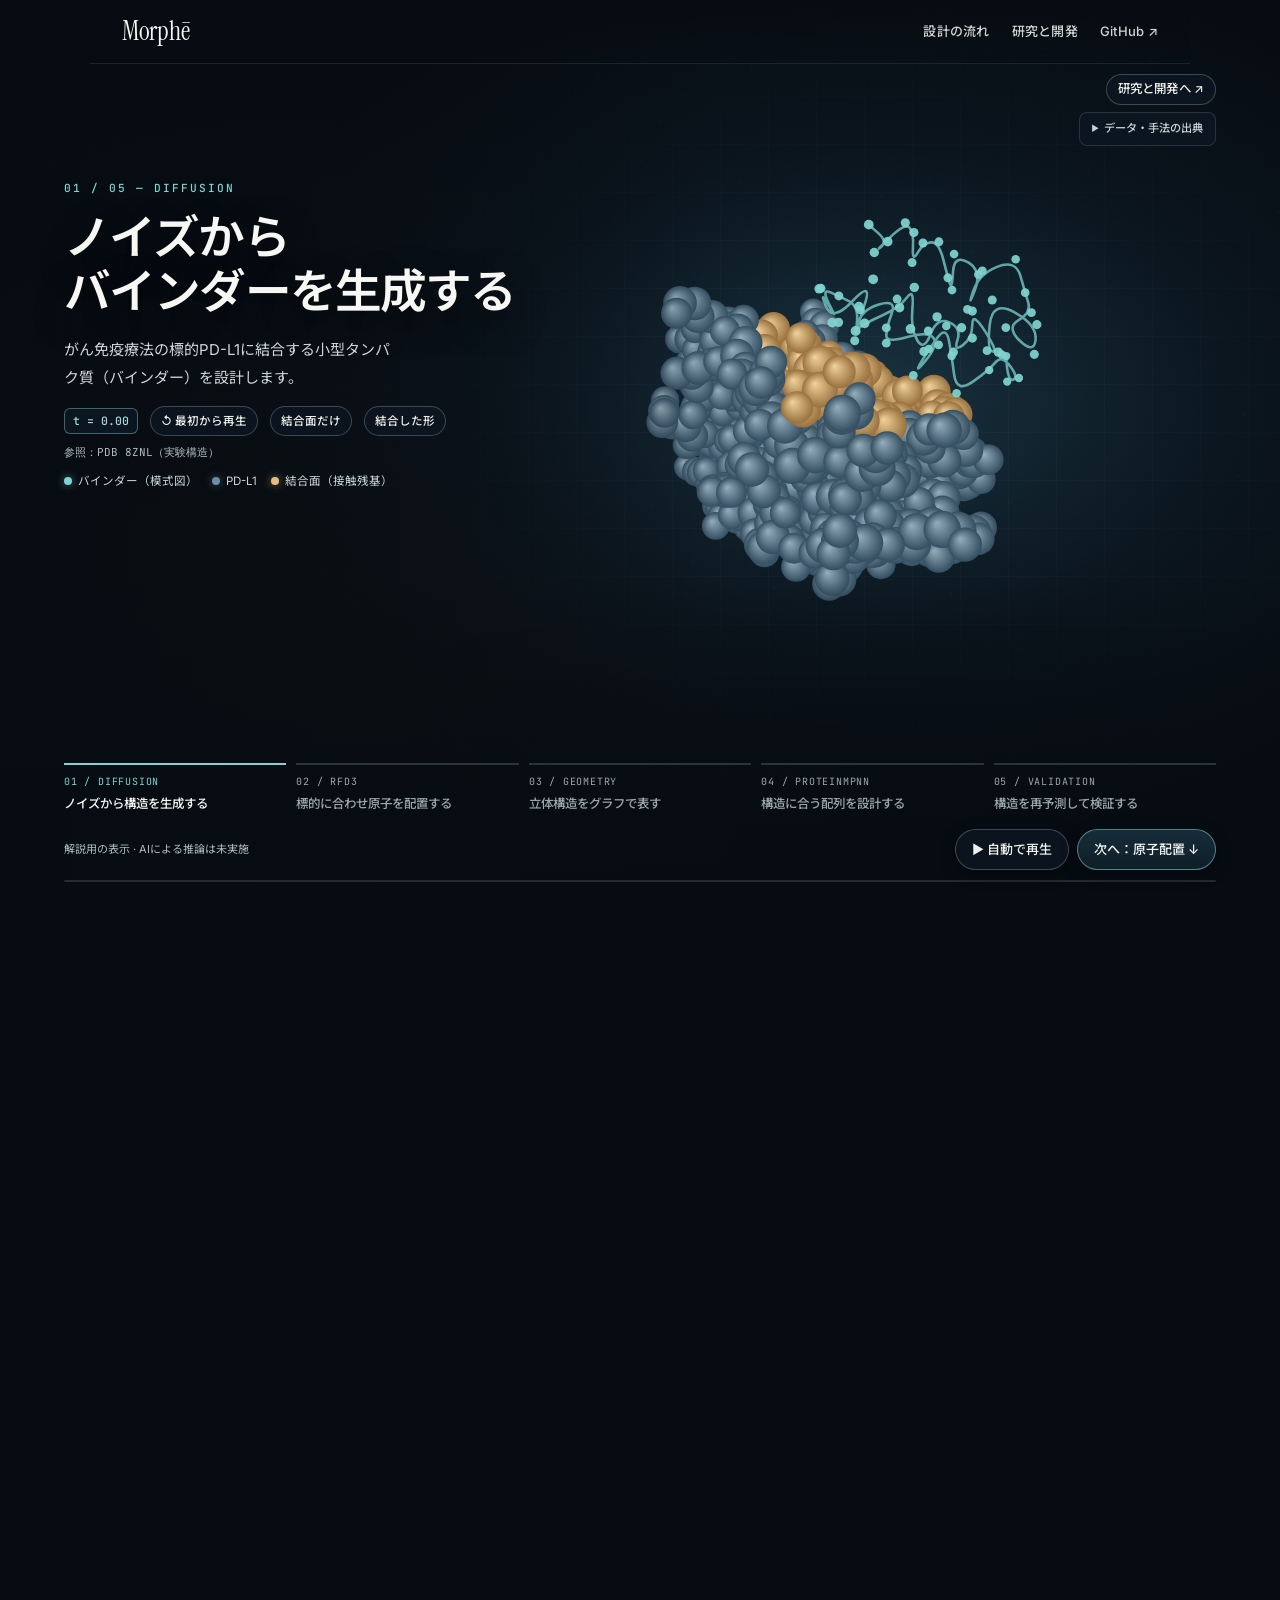
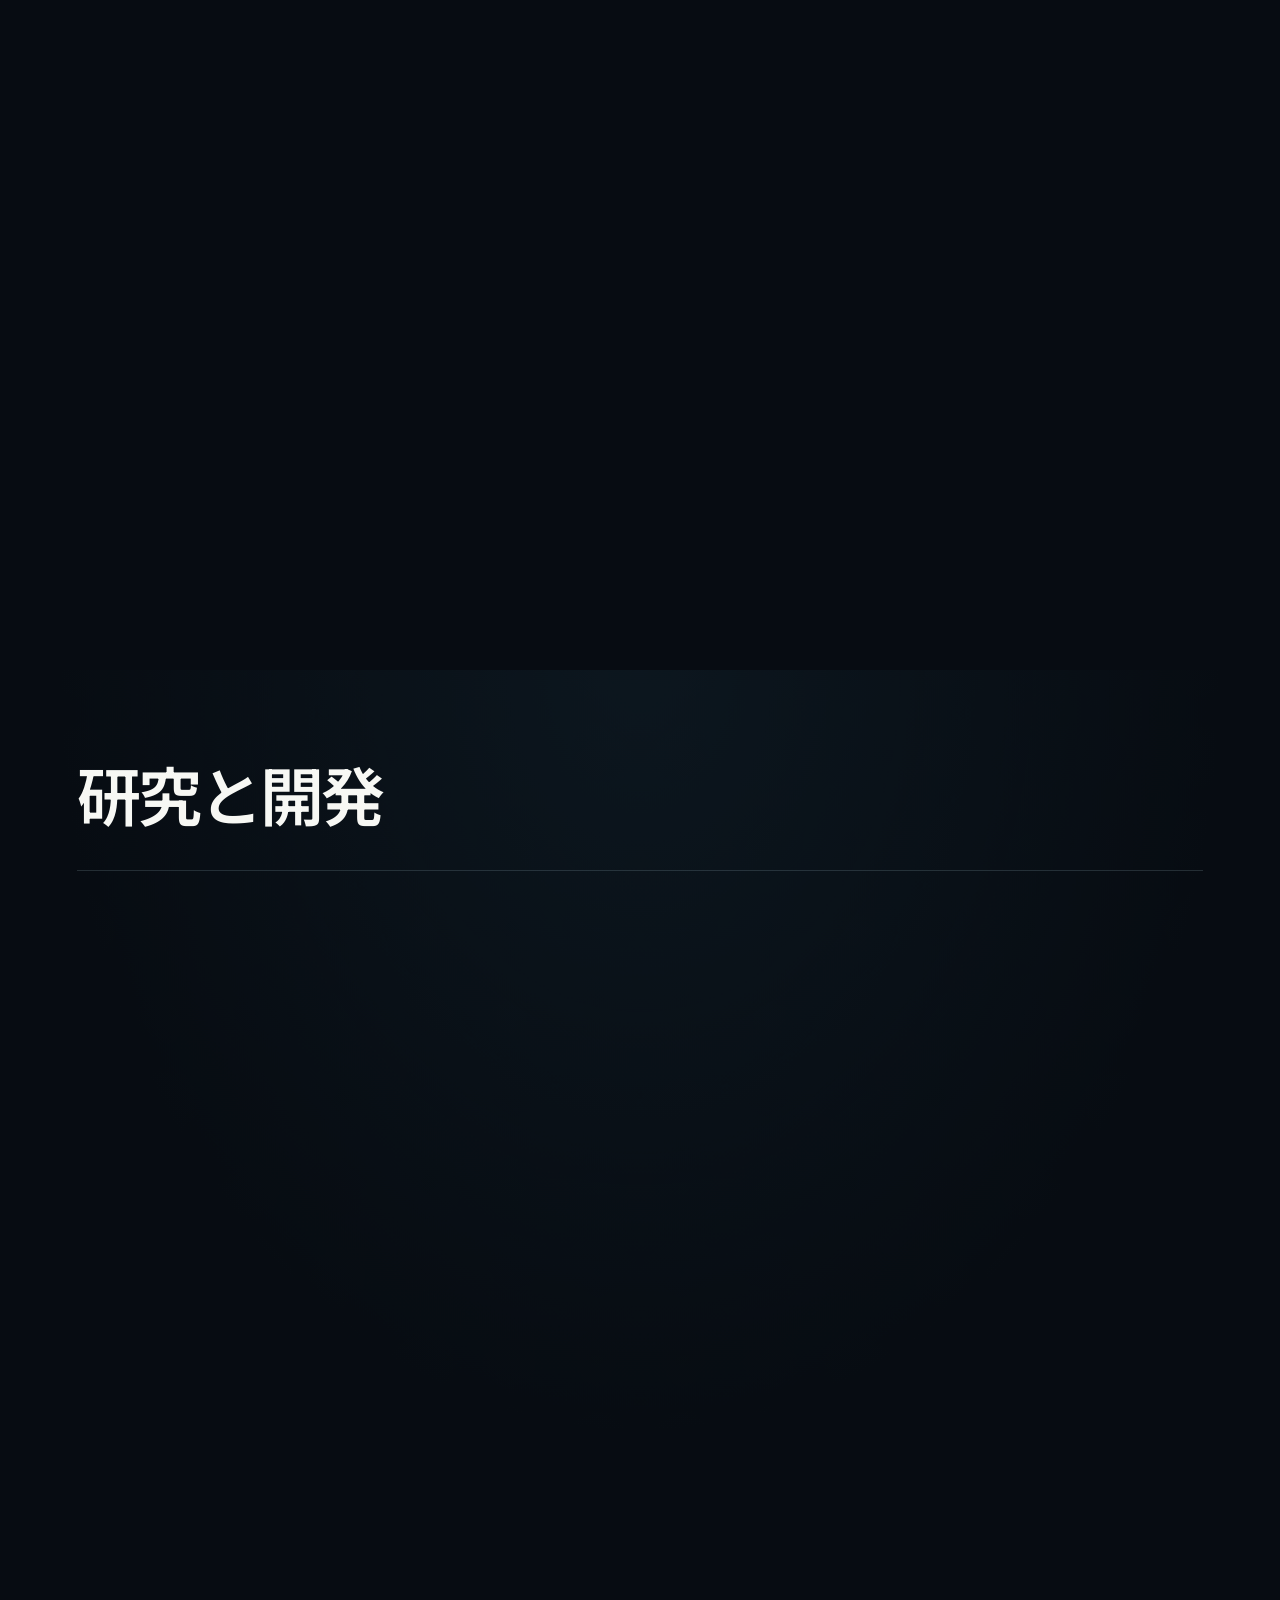
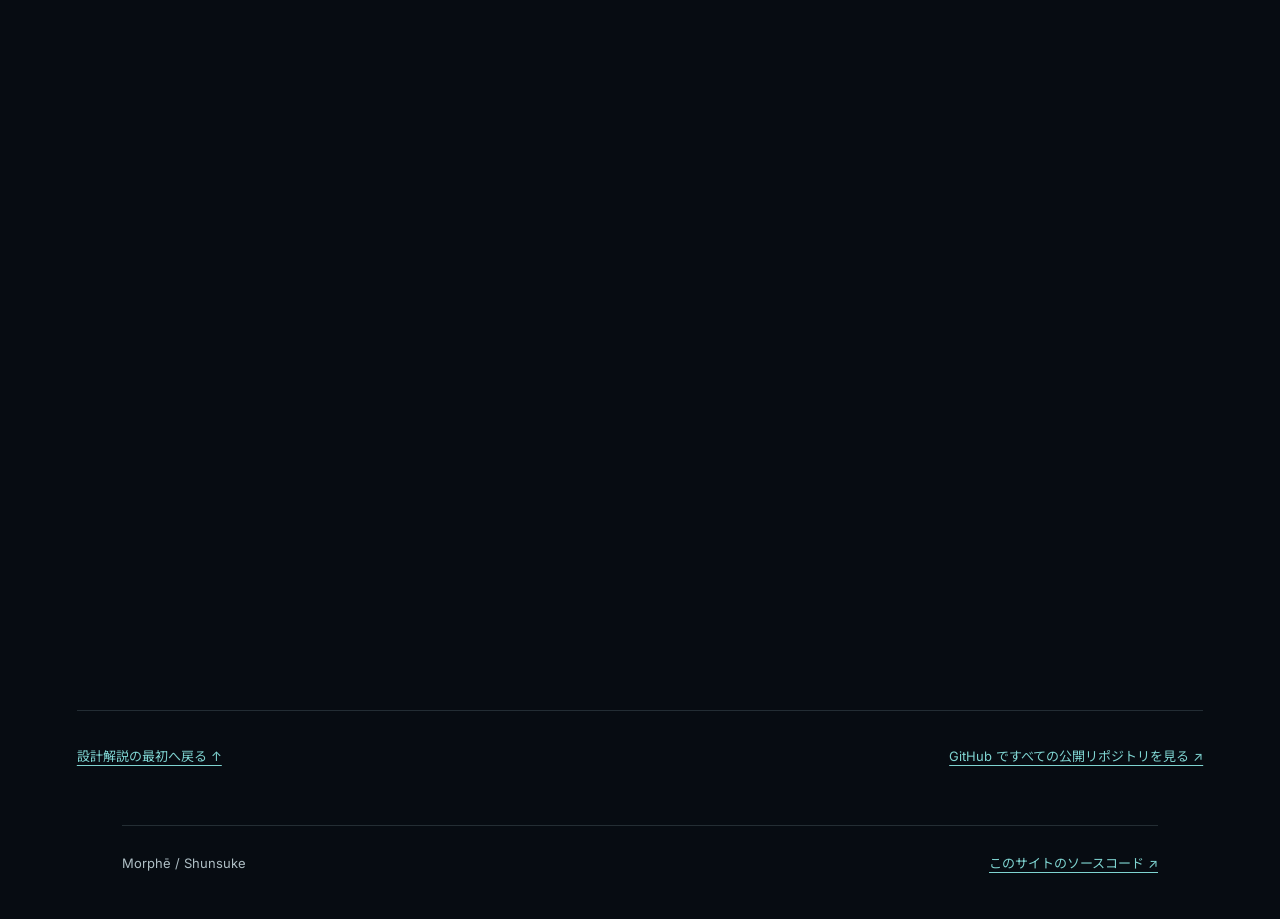
==== commit d36cd240: "Label the common deviation chart scale" ====
--- a/index.html
+++ b/index.html
@@ -117,7 +117,7 @@
       </div>
       <div id="designDeviationPanel" class="design-deviation" hidden>
         <div class="design-deviation-head"><strong id="designRmsd">—</strong><span id="designDeviationReadout">—</span></div>
-        <div id="designDeviationBars" class="design-deviation-bars" aria-hidden="true"></div>
+        <div class="design-deviation-chart"><span id="designDeviationScale" class="design-deviation-scale">—</span><div id="designDeviationBars" class="design-deviation-bars" aria-hidden="true"></div></div>
         <label class="design-deviation-control">残基 <input id="designDeviationSelect" type="range" min="1" max="58" value="8" aria-label="位置のずれを確認する残基"></label>
       </div>
       <p>構造比較は模式例です。結合や機能の確認には実験が必要です。</p>
--- a/assets/css/design.css
+++ b/assets/css/design.css
@@ -1836,3 +1836,23 @@
   }
 }
 
+
+.design-residue-picker {display:inline-flex;align-items:center;gap:5px;}
+.design-residue-picker select {background:#132a34;color:var(--text);border:1px solid var(--line-strong);border-radius:5px;padding:3px 5px;font:inherit;}
+.design-deviation[hidden] {display:none;}
+.design-deviation {margin-top:7px;}
+.design-deviation-head {display:flex;justify-content:space-between;gap:8px;font-size:.72rem;color:#cbd7d9;}
+.design-deviation-bars {display:flex;align-items:end;gap:1px;height:26px;margin-top:4px;border-bottom:1px solid var(--line);}
+.design-deviation-bars span {flex:1;background:#6fe3bd;min-width:0;min-height:1px;}
+.design-stage[data-compare="different"] .design-deviation-bars span {background:#f27366;}
+.design-deviation-bars span.selected {background:#fff0c7!important;outline:1px solid #fff0c7;}
+.design-deviation-control {display:flex;align-items:center;gap:8px;font-size:.65rem;}
+.design-deviation-control input {flex:1;min-width:0;accent-color:var(--gold);}
+@media(max-width:800px){
+ .design-residues {flex-wrap:nowrap;overflow-x:auto;padding-bottom:3px;scrollbar-width:thin;}
+ .design-residues span {flex-shrink:0;}
+ .design-sequence .design-sidechain {display:none;}
+ .design-sequence,.design-evaluate {padding:7px 10px;}
+ .design-deviation-bars {height:19px;}
+ .design-evaluate .design-eval-key {margin-bottom:4px;}
+}
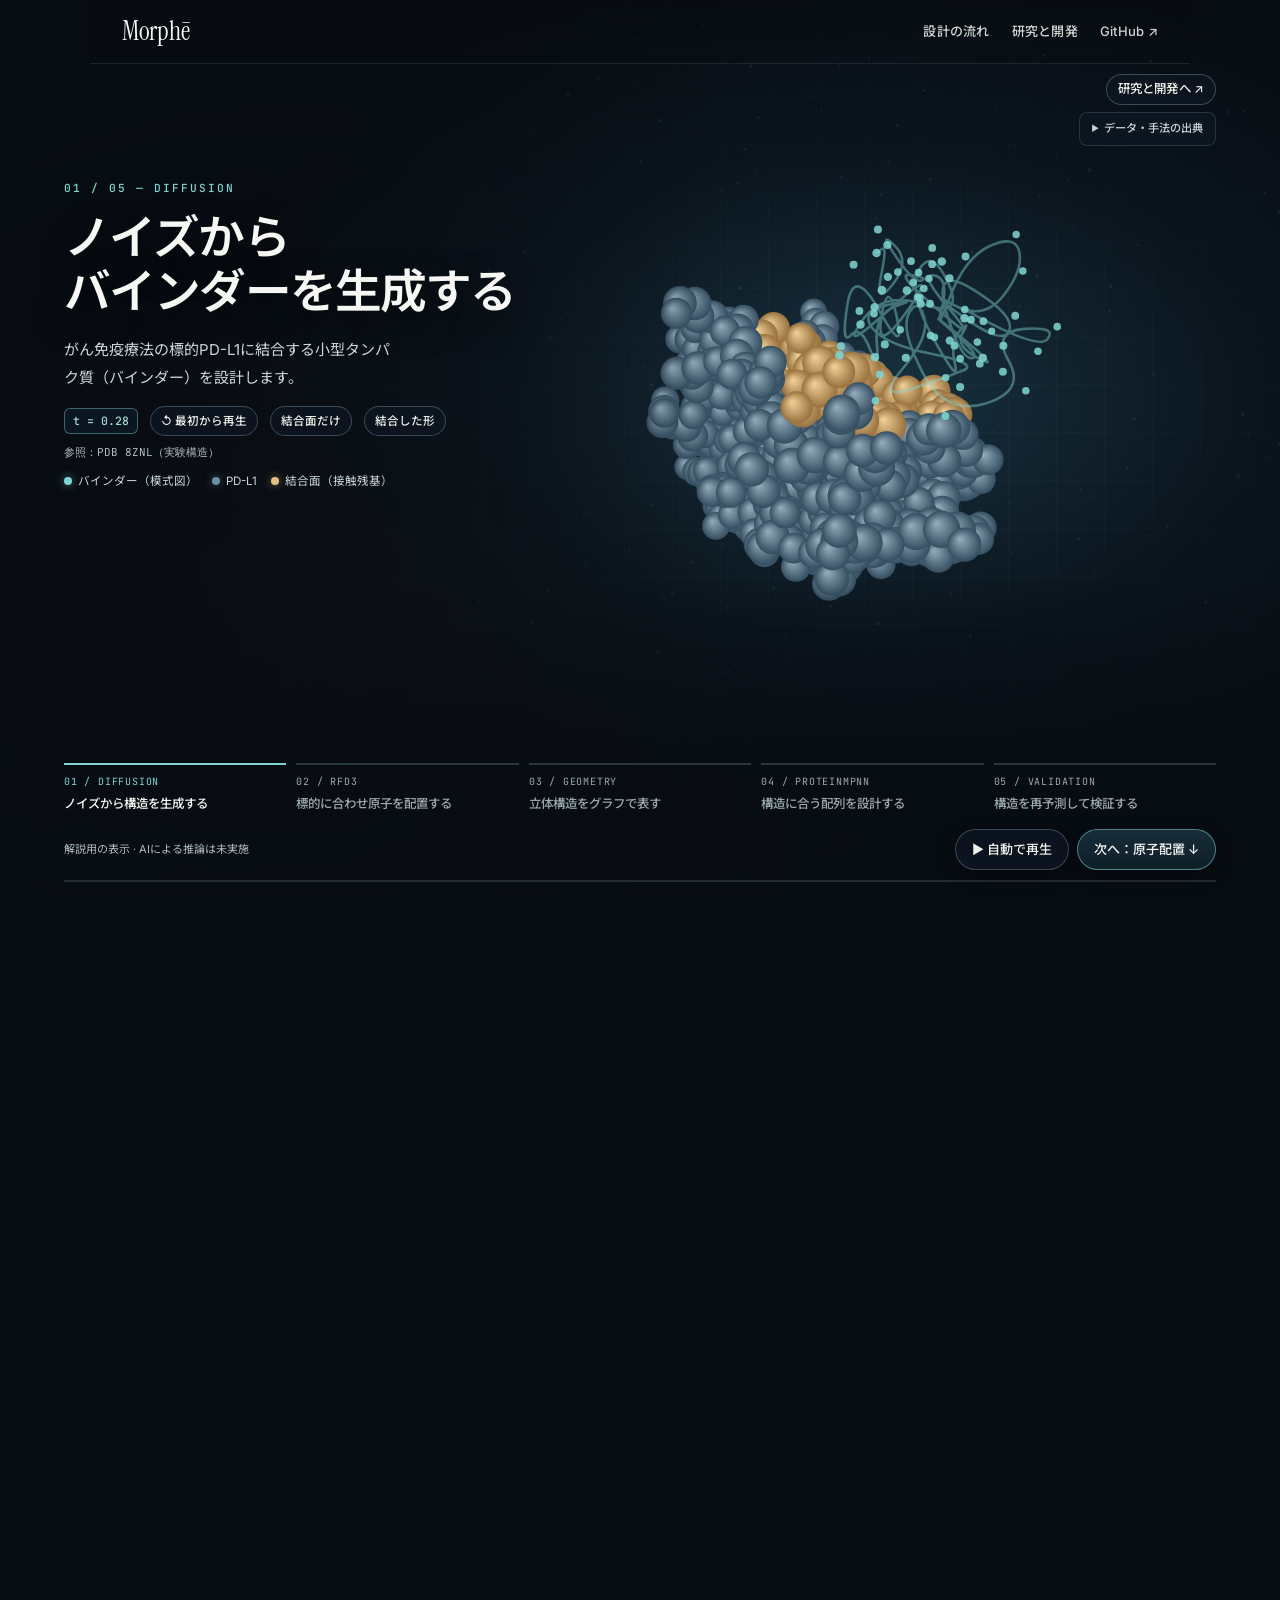
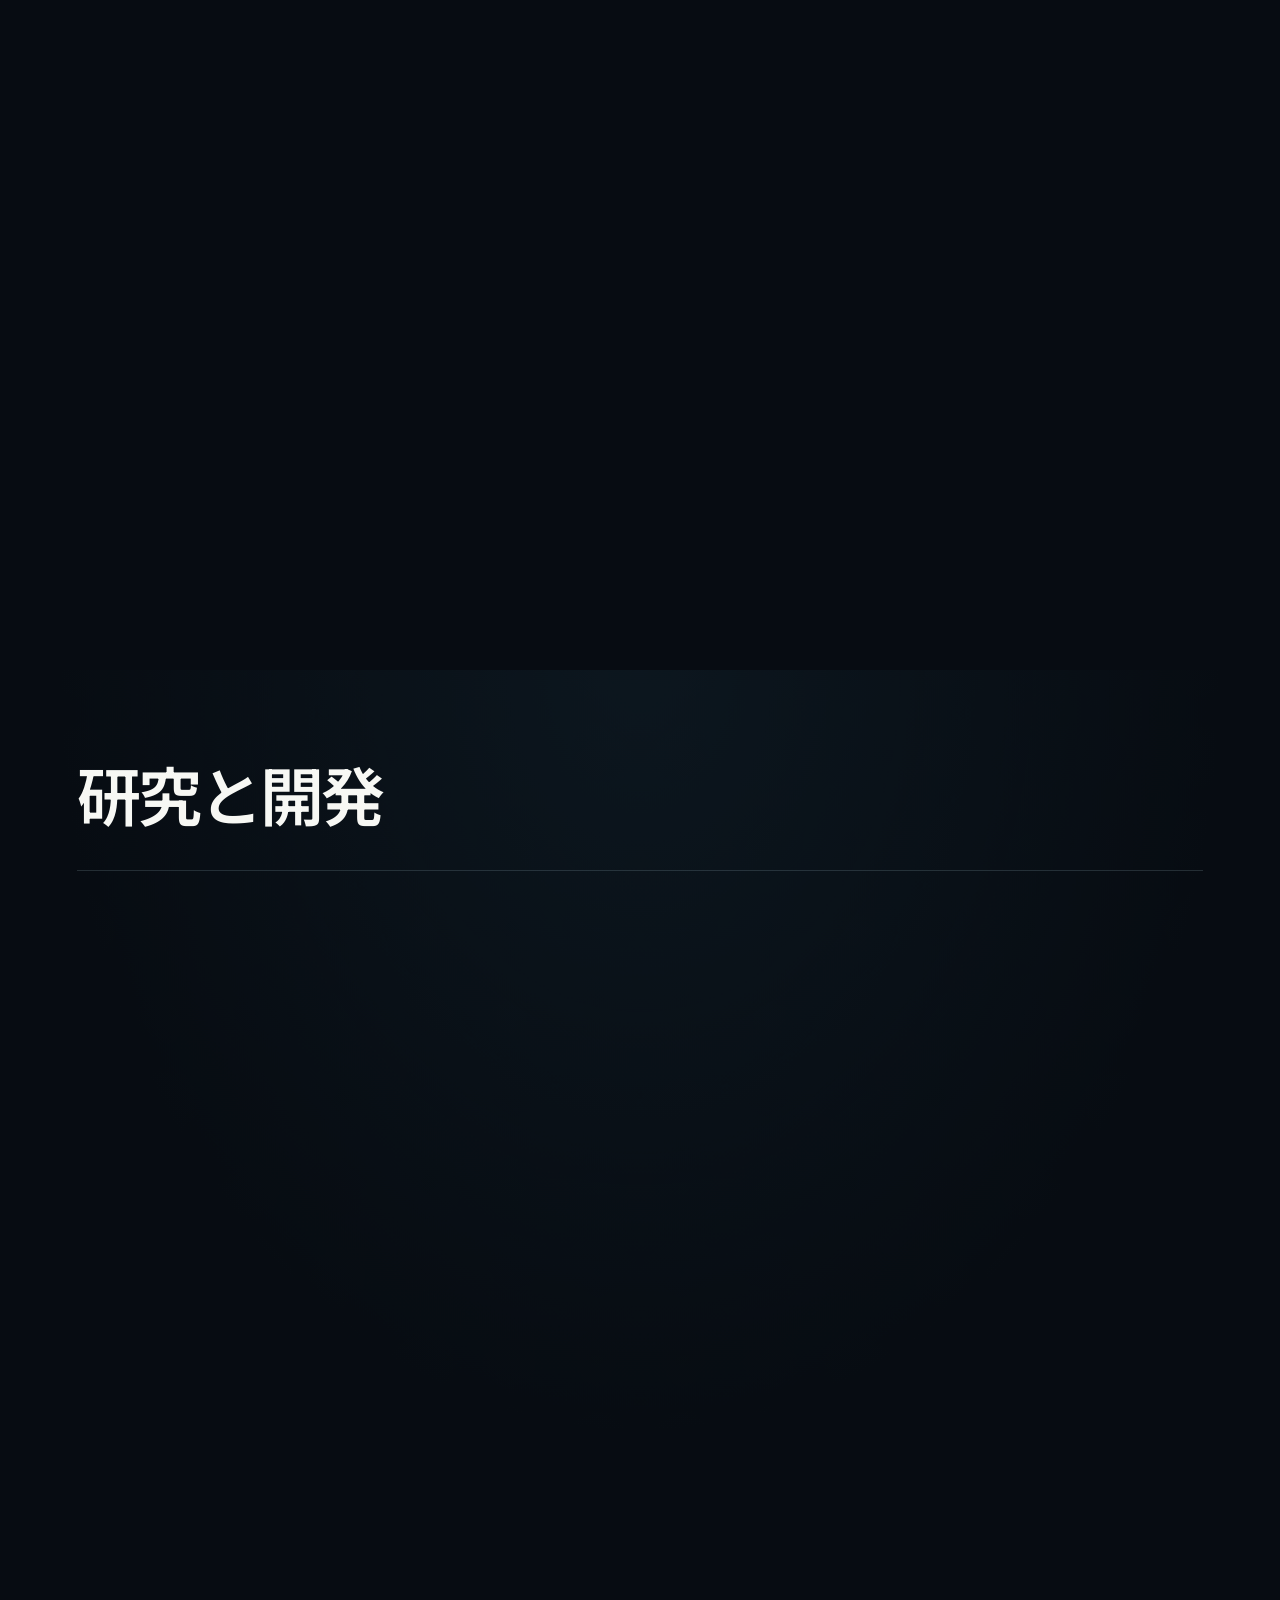
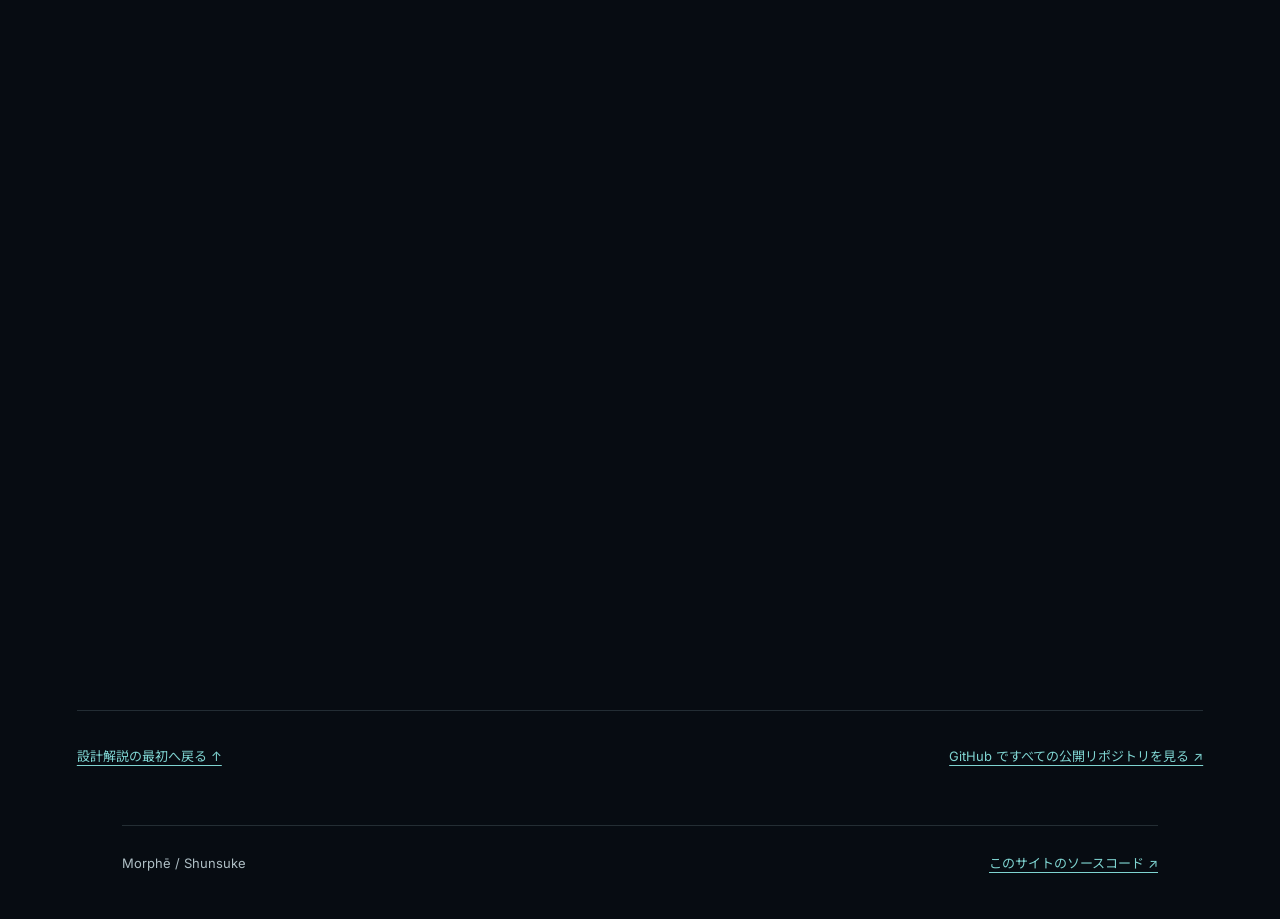
==== commit 628487e8: "Organize Morphē into focused modules and styles; retire unused root assets" ====
--- a/index.html
+++ b/index.html
@@ -19,7 +19,10 @@
 <link rel="preconnect" href="https://fonts.gstatic.com" crossorigin>
 <link rel="stylesheet" href="https://fonts.googleapis.com/css2?family=Instrument+Serif&family=Inter:wght@400;500;600;700&family=JetBrains+Mono:wght@400;500;600&family=Noto+Sans+JP:wght@400;500;700&display=swap">
 <link rel="stylesheet" href="assets/css/base.css">
-<link rel="stylesheet" href="assets/css/design.css">
+<link rel="stylesheet" href="assets/css/design/stage.css">
+<link rel="stylesheet" href="assets/css/design/atomic.css">
+<link rel="stylesheet" href="assets/css/design/graph.css">
+<link rel="stylesheet" href="assets/css/design/refinements.css">
 <link rel="stylesheet" href="assets/css/exhibition.css">
 </head>
 
--- a/assets/css/design/stage.css
+++ b/assets/css/design/stage.css
@@ -0,0 +1,966 @@
+.design-journey {
+  height: 430vh;
+  height: 430svh;
+  position: relative;
+  margin: 0 calc(-1 * max(32px, (100vw - 1036px) / 2));
+  background: var(--background);
+}
+
+.design-stage {
+  position: sticky;
+  top: 0;
+  height: 100vh;
+  height: 100svh;
+  min-height: 0;
+  overflow: hidden;
+  isolation: isolate;
+  background:
+    radial-gradient(ellipse 68% 62% at 68% 44%, color-mix(in oklab, #1b3847 86%, transparent) 0%, color-mix(in oklab, #0c1822 72%, transparent) 44%, transparent 78%),
+    radial-gradient(circle at 22% 76%, color-mix(in oklab, #2c2118 32%, transparent) 0%, transparent 48%),
+    var(--background);
+  color: var(--text);
+}
+
+/* Subtle scientific coordinate grid behind the 3D stage */
+.design-stage::before {
+  content: "";
+  position: absolute;
+  inset: 0;
+  pointer-events: none;
+  z-index: 1;
+  background-image:
+    linear-gradient(color-mix(in oklab, var(--accent) 5%, transparent) 1px, transparent 1px),
+    linear-gradient(90deg, color-mix(in oklab, var(--accent) 5%, transparent) 1px, transparent 1px);
+  background-size: 48px 48px;
+  mask-image: radial-gradient(ellipse 62% 62% at 68% 45%, black 18%, transparent 78%);
+  opacity: 0.7;
+}
+
+.design-visual,
+.design-visual canvas,
+#designWebGL,
+.design-shade {
+  position: absolute;
+  inset: 0;
+  width: 100%;
+  height: 100%;
+  pointer-events: none;
+}
+
+.design-visual {
+  z-index: 2;
+}
+
+#designWebGL {
+  opacity: 0;
+}
+
+.design-stage.design-gl #designWebGL {
+  opacity: 1;
+}
+
+.design-stage.design-gl #designCanvas {
+  opacity: 0;
+}
+
+.design-shade {
+  z-index: 3;
+  background:
+    linear-gradient(to right var(--in-oklab), color-mix(in oklab, var(--background) 90%, transparent) 0%, color-mix(in oklab, var(--background) 52%, transparent) 30%, transparent 56%),
+    linear-gradient(to top var(--in-oklab), var(--background) 0%, color-mix(in oklab, var(--background) 68%, transparent) 16%, transparent 36%);
+}
+
+.design-top {
+  position: absolute;
+  top: 74px;
+  left: clamp(20px, 5vw, 80px);
+  right: clamp(20px, 5vw, 80px);
+  z-index: 5;
+  display: flex;
+  justify-content: flex-end;
+  align-items: center;
+  gap: 12px;
+  font-family: var(--font-mono);
+  font-size: 0.6875rem;
+  line-height: 1.5;
+  letter-spacing: 0.14em;
+  color: color-mix(in oklab, var(--accent) 72%, var(--muted));
+}
+
+.design-top a {
+  color: var(--text);
+  text-decoration: none;
+  letter-spacing: 0.01em;
+  font-family: var(--font-body);
+  font-size: 0.78rem;
+  font-weight: 500;
+  white-space: nowrap;
+  flex-shrink: 0;
+  padding: 5px 11px;
+  border-radius: 999px;
+  border: 1px solid var(--line-strong);
+  background: var(--surface-glass);
+  backdrop-filter: blur(10px);
+}
+
+.design-top a:hover {
+  border-color: var(--accent);
+  color: var(--text-strong);
+}
+
+.design-copy {
+  position: absolute;
+  left: clamp(20px, 5vw, 80px);
+  top: clamp(118px, 20vh, 195px);
+  width: min(41vw, 520px);
+  z-index: 4;
+  pointer-events: none;
+}
+
+.design-kicker {
+  font-family: var(--font-mono);
+  font-size: 0.7rem;
+  font-weight: 500;
+  line-height: 1.5;
+  letter-spacing: 0.18em;
+  color: var(--accent);
+}
+
+.design-copy h1 {
+  font-size: clamp(2.15rem, 1.2rem + 3.4vw, 4.15rem);
+  line-height: 1.15;
+  letter-spacing: -0.04em;
+  font-weight: 600;
+  margin: 14px 0 18px;
+  color: var(--text-strong);
+  white-space: pre-line;
+  overflow-wrap: normal;
+  word-break: keep-all;
+  text-shadow: 0 12px 32px color-mix(in oklab, #000000 55%, transparent);
+}
+
+.design-copy p {
+  font-size: 0.9375rem;
+  line-height: 1.85;
+  max-width: 340px;
+  color: #cdd8db;
+  margin-bottom: 14px;
+}
+
+.design-intent {
+  display: inline-grid;
+  gap: 2px;
+  margin: 6px 0 8px;
+  padding: 6px 12px;
+  border-left: 2px solid var(--accent);
+  background: color-mix(in oklab, var(--surface) 64%, transparent);
+  border-radius: 0 6px 6px 0;
+  max-width: 340px;
+}
+
+.design-intent span {
+  font-family: var(--font-mono);
+  font-size: 0.625rem;
+  line-height: 1.4;
+  color: var(--muted);
+  letter-spacing: 0.14em;
+}
+
+.design-intent strong {
+  font-size: 0.8125rem;
+  font-weight: 500;
+  color: var(--text-strong);
+}
+
+.design-intent[hidden] {
+  display: none;
+}
+
+.design-formula-row {
+  display: flex;
+  flex-wrap: wrap;
+  align-items: center;
+  gap: 8px 12px;
+  margin: 14px 0 8px;
+}
+
+.design-formula {
+  font-family: var(--font-mono);
+  font-size: clamp(1.1rem, 0.85rem + 1vw, 1.65rem);
+  font-weight: 500;
+  line-height: 1.45;
+  letter-spacing: -0.01em;
+  color: var(--gold);
+  margin: 0;
+}
+
+.design-timestep {
+  font-family: var(--font-mono);
+  font-size: 0.72rem;
+  font-weight: 500;
+  color: #a4d9d5;
+  background: color-mix(in oklab, var(--surface) 78%, transparent);
+  border: 1px solid color-mix(in oklab, var(--accent) 42%, transparent);
+  border-radius: 6px;
+  padding: 2px 8px;
+  font-variant-numeric: tabular-nums;
+}
+
+.design-replay {
+  pointer-events: auto;
+  border: 1px solid var(--line-strong);
+  background: var(--surface-glass);
+  color: var(--text);
+  border-radius: 999px;
+  font-family: var(--font-body);
+  font-size: 0.72rem;
+  font-weight: 500;
+  padding: 4px 10px;
+  min-block-size: 30px;
+  backdrop-filter: blur(8px);
+  -webkit-backdrop-filter: blur(8px);
+}
+
+.design-replay:hover {
+  border-color: var(--accent);
+  color: var(--text-strong);
+}
+
+.design-replay:focus-visible {
+  outline: 2px solid var(--gold);
+  outline-offset: 2px;
+}
+
+.design-timestep[hidden],
+.design-replay[hidden] {
+  display: none;
+}
+
+.design-formula sub {
+  font-size: 0.66em;
+  vertical-align: -0.22em;
+  opacity: 0.92;
+}
+
+.design-data {
+  font-family: var(--font-mono);
+  font-size: 0.6875rem;
+  color: var(--muted);
+  line-height: 1.55;
+  max-width: 320px;
+}
+
+.design-legend {
+  display: flex;
+  flex-wrap: wrap;
+  gap: 6px 14px;
+  font-size: 0.72rem;
+  color: #c9d7d9;
+  margin-top: 10px;
+}
+
+.design-legend span {
+  display: inline-flex;
+  align-items: center;
+  gap: 6px;
+}
+
+.design-dot {
+  width: 8px;
+  height: 8px;
+  border-radius: 50%;
+  background: var(--accent);
+  box-shadow: 0 0 8px color-mix(in oklab, var(--accent) 55%, transparent);
+}
+
+.design-dot.amber {
+  background: var(--gold);
+  box-shadow: 0 0 8px color-mix(in oklab, var(--gold) 55%, transparent);
+}
+
+.design-dot.muted {
+  background: #8eacba;
+  opacity: 0.55;
+  box-shadow: none;
+}
+
+.design-dot.atom {
+  background: linear-gradient(120deg, #d8ccb4 0 33%, #7ea9e8 33% 66%, #e78877 66%);
+  box-shadow: none;
+}
+
+.design-dot.hollow {
+  background: var(--gold);
+  border: none;
+  box-shadow: 0 0 8px color-mix(in oklab, var(--gold) 45%, transparent);
+}
+
+.design-dot.target {
+  background: #698da3;
+  box-shadow: 0 0 8px color-mix(in oklab, #698da3 50%, transparent);
+}
+
+.design-dot.coral {
+  background: #f27366;
+  box-shadow: 0 0 8px color-mix(in oklab, #f27366 55%, transparent);
+}
+
+.design-bottom {
+  position: absolute;
+  left: clamp(20px, 5vw, 80px);
+  right: clamp(20px, 5vw, 80px);
+  bottom: 18px;
+  z-index: 6;
+}
+
+.design-step-nav {
+  display: grid;
+  grid-template-columns: repeat(5, minmax(0, 1fr));
+  gap: 10px;
+}
+
+.design-step-nav button {
+  position: relative;
+  color: color-mix(in oklab, var(--muted) 88%, transparent);
+  text-align: left;
+  border: 0;
+  border-top: 2px solid color-mix(in oklab, #94b4be 24%, transparent);
+  background: none;
+  padding: 10px 0 6px;
+  min-width: 0;
+  min-block-size: 44px;
+}
+
+.design-stage[data-autoplay="true"] .design-step-nav button[aria-current="step"]::before {
+  content: "";
+  position: absolute;
+  left: 0;
+  right: 0;
+  top: -2px;
+  height: 2px;
+  background: var(--gold);
+  transform-origin: left center;
+  transform: scaleX(var(--step-progress, 0));
+  pointer-events: none;
+}
+
+.design-step-nav button span {
+  display: block;
+  font-family: var(--font-mono);
+  font-size: 0.625rem;
+  line-height: 1.45;
+  letter-spacing: 0.08em;
+}
+
+.design-step-nav button strong {
+  display: block;
+  font-size: 0.78rem;
+  font-weight: 500;
+  margin-top: 4px;
+}
+
+.design-step-nav button:hover {
+  color: var(--text-strong);
+  border-top-color: color-mix(in oklab, var(--accent) 60%, transparent);
+}
+
+.design-step-nav button[aria-current="step"] {
+  border-top-color: var(--accent);
+  color: var(--text-strong);
+}
+
+.design-step-nav button[aria-current="step"] span {
+  color: var(--accent);
+}
+
+.design-bottom-line {
+  display: flex;
+  align-items: center;
+  justify-content: space-between;
+  gap: 12px;
+  margin-top: 8px;
+  font-size: 0.6875rem;
+  color: var(--muted);
+}
+
+.design-bottom-actions {
+  display: flex;
+  align-items: center;
+  gap: 8px;
+  flex-shrink: 0;
+}
+
+#designAutoplay,
+#designNext {
+  border: 1px solid color-mix(in oklab, var(--accent) 55%, transparent);
+  background: linear-gradient(to bottom var(--in-oklab), color-mix(in oklab, #18303d 92%, transparent), color-mix(in oklab, #10202a 95%, transparent));
+  color: var(--text-strong);
+  padding: 8px 16px;
+  min-block-size: 38px;
+  border-radius: 999px;
+  font-size: 0.8125rem;
+  font-weight: 500;
+  white-space: nowrap;
+  box-shadow: 0 4px 16px color-mix(in oklab, #000000 35%, transparent);
+}
+
+#designAutoplay {
+  border-color: var(--line-strong);
+  background: var(--surface-glass);
+  color: var(--text);
+}
+
+#designAutoplay:hover {
+  border-color: var(--accent);
+  color: var(--text-strong);
+}
+
+.design-stage[data-autoplay="true"] #designAutoplay {
+  border-color: var(--gold);
+  background: color-mix(in oklab, var(--gold) 20%, #1d1a15);
+  color: #ffebc8;
+}
+
+#designAutoplay:focus-visible,
+#designNext:focus-visible {
+  outline: 2px solid var(--gold);
+  outline-offset: 3px;
+}
+
+#designNext:hover {
+  border-color: var(--accent);
+  background: color-mix(in oklab, #204152 95%, transparent);
+}
+
+.design-track {
+  height: 2px;
+  background: color-mix(in oklab, #94b4be 18%, transparent);
+  margin-top: 10px;
+  border-radius: 999px;
+  overflow: hidden;
+}
+
+.design-track span {
+  display: block;
+  height: 100%;
+  width: 0;
+  background: linear-gradient(to right var(--in-oklab), var(--accent), var(--gold));
+}
+
+/* Elevated glassmorphic panels positioned safely above .design-bottom */
+.design-sequence,
+.design-evaluate {
+  position: absolute;
+  z-index: 5;
+  left: clamp(44%, 46vw, 52%);
+  right: clamp(20px, 5vw, 80px);
+  bottom: calc(var(--design-nav-height, 134px) + 18px);
+  background: var(--surface-glass);
+  backdrop-filter: blur(16px);
+  -webkit-backdrop-filter: blur(16px);
+  border: 1px solid var(--line-strong);
+  padding: 14px 18px;
+  border-radius: 12px;
+  box-shadow: var(--shadow-panel);
+}
+
+.design-seq-head {
+  display: flex;
+  justify-content: space-between;
+  font-family: var(--font-mono);
+  font-size: 0.6875rem;
+  letter-spacing: 0.04em;
+  color: #c5d6d9;
+}
+
+.design-residues {
+  display: flex;
+  flex-wrap: wrap;
+  gap: 3px;
+  margin-top: 8px;
+}
+
+.design-residues span {
+  font-family: var(--font-mono);
+  font-size: 0.66rem;
+  min-width: 18px;
+  text-align: center;
+  padding: 2px 3px;
+  border-radius: 4px;
+  border: 1px solid color-mix(in oklab, #94b4be 24%, transparent);
+  color: #93a7ac;
+  background: color-mix(in oklab, var(--background) 45%, transparent);
+}
+
+.design-residues span.on {
+  background: color-mix(in oklab, var(--accent) 18%, #142730);
+  color: #e4f7f3;
+  border-color: color-mix(in oklab, var(--accent) 52%, transparent);
+}
+
+.design-sequence p,
+.design-evaluate p {
+  font-size: 0.72rem;
+  color: var(--muted);
+  line-height: 1.65;
+  margin: 8px 0 0;
+}
+
+.design-choice {
+  display: flex;
+  flex-wrap: wrap;
+  align-items: center;
+  gap: 8px 10px;
+  font-size: 0.75rem;
+  margin-top: 11px;
+  color: #cbd7d9;
+}
+
+.design-choice-options,
+.design-compare-options {
+  display: flex;
+  gap: 6px;
+  flex-wrap: wrap;
+}
+
+.design-choice-options button,
+.design-compare-options button {
+  background: color-mix(in oklab, var(--surface) 88%, transparent);
+  color: #dce8e5;
+  border: 1px solid var(--line-strong);
+  border-radius: 6px;
+  font-size: 0.75rem;
+  font-weight: 500;
+  padding: 5px 11px;
+  min-block-size: 32px;
+}
+
+.design-choice-options button[aria-pressed="true"],
+.design-compare-options button[aria-pressed="true"] {
+  color: #ffebc8;
+  border-color: var(--gold);
+  background: color-mix(in oklab, var(--gold) 22%, #1d1a15);
+}
+
+.design-compare-options {
+  margin-top: 10px;
+}
+
+.design-eval-line {
+  display: flex;
+  align-items: center;
+  gap: 8px;
+  font-size: 0.8125rem;
+  color: var(--text-strong);
+  margin: 4px 0;
+}
+
+.design-eval-line small {
+  margin-left: auto;
+  font-family: var(--font-mono);
+  font-size: 0.6875rem;
+  color: var(--muted);
+}
+
+.design-eval-summary {
+  margin-top: 8px;
+  padding: 6px 10px;
+  border-radius: 6px;
+  border: 1px solid color-mix(in oklab, var(--accent) 42%, transparent);
+  background: color-mix(in oklab, var(--accent) 12%, var(--background));
+  font-family: var(--font-mono);
+  font-size: 0.72rem;
+  color: #dff7f4;
+}
+
+.design-eval-summary.is-warn {
+  border-color: color-mix(in oklab, #f27366 56%, transparent);
+  background: color-mix(in oklab, #f27366 15%, var(--background));
+  color: #ffdcd8;
+}
+
+.design-evaluate a {
+  display: inline-flex;
+  align-items: center;
+  gap: 6px;
+  margin-top: 10px;
+  font-size: 0.78rem;
+  font-weight: 600;
+}
+
+.design-sidechain {
+  flex: 0 0 76px;
+  height: 38px;
+}
+
+.design-sidechain g {
+  display: none;
+}
+
+.design-stage[data-aa-choice="A"] .side-a,
+.design-stage[data-aa-choice="V"] .side-v,
+.design-stage[data-aa-choice="S"] .side-s {
+  display: block;
+}
+
+.design-sources {
+  position: absolute;
+  right: clamp(20px, 5vw, 80px);
+  top: 112px;
+  z-index: 6;
+  max-width: 310px;
+  background: var(--surface-glass);
+  backdrop-filter: blur(12px);
+  -webkit-backdrop-filter: blur(12px);
+  border: 1px solid var(--line);
+  font-size: 0.7rem;
+  padding: 6px 12px;
+  border-radius: 8px;
+  color: #c5d5d7;
+}
+
+.design-sources summary {
+  cursor: pointer;
+  font-weight: 500;
+}
+
+.design-sources a {
+  display: block;
+  margin-top: 6px;
+}
+
+.design-sources p {
+  margin: 8px 0 2px;
+  line-height: 1.6;
+}
+
+.design-bridge {
+  padding: 58px 0;
+  display: flex;
+  align-items: center;
+  gap: 20px;
+  flex-wrap: wrap;
+  border-top: 1px solid var(--line);
+  border-bottom: 1px solid var(--line);
+}
+
+.design-bridge div {
+  flex: 1;
+  min-width: 240px;
+}
+
+.design-bridge h2 {
+  font-weight: 600;
+  margin: 8px 0;
+}
+
+.design-bridge p {
+  font-size: 0.875rem;
+  color: var(--muted);
+  margin: 0;
+}
+
+.design-bridge a {
+  font-size: 0.8125rem;
+  font-weight: 600;
+  white-space: nowrap;
+  padding: 9px 16px;
+  border-radius: 999px;
+  border: 1px solid var(--line-strong);
+  background: var(--surface);
+  text-decoration: none;
+  color: var(--text-strong);
+}
+
+.design-bridge a:hover {
+  border-color: var(--accent);
+  color: var(--accent);
+}
+
+@media (prefers-reduced-motion: no-preference) {
+
+  .design-step-nav button,
+  #designAutoplay,
+  #designNext,
+  .design-top a,
+  .design-choice-options button,
+  .design-compare-options button {
+    transition: border-color 0.2s ease, background-color 0.2s ease, color 0.2s ease;
+  }
+}
+
+@media (max-width: 800px) {
+  .design-journey {
+    margin: 0 -20px;
+    height: 380svh;
+  }
+
+  .design-top {
+    top: 56px;
+    font-size: 0.54rem;
+    letter-spacing: 0.08em;
+    gap: 8px;
+  }
+
+  .design-top a {
+    font-size: 0.64rem;
+    padding: 3px 8px;
+  }
+
+  .design-sources {
+    top: 86px;
+    right: 20px;
+    font-size: 0.65rem;
+    padding: 4px 9px;
+  }
+
+  .design-copy {
+    top: 96px;
+    width: calc(100% - 40px);
+    max-width: 420px;
+  }
+
+  .design-copy h1 {
+    font-size: clamp(1.75rem, 6.4vw, 2.65rem);
+    margin: 6px 0 8px;
+  }
+
+  .design-copy p {
+    font-size: 0.78rem;
+    max-width: 300px;
+    line-height: 1.62;
+    margin-bottom: 5px;
+  }
+
+  .design-intent {
+    margin: 3px 0;
+    padding: 3px 8px;
+  }
+
+  .design-intent span {
+    font-size: 0.54rem;
+  }
+
+  .design-intent strong {
+    font-size: 0.7rem;
+  }
+
+  .design-formula-row {
+    margin: 5px 0 3px;
+    gap: 5px 8px;
+  }
+
+  .design-formula {
+    font-size: 1rem;
+    margin: 0;
+  }
+
+  .design-timestep {
+    font-size: 0.62rem;
+    padding: 1px 6px;
+  }
+
+  .design-replay {
+    font-size: 0.64rem;
+    padding: 3px 8px;
+    min-block-size: 26px;
+  }
+
+  .design-data {
+    font-size: 0.62rem;
+    max-width: 280px;
+  }
+
+  .design-legend {
+    font-size: 0.64rem;
+    margin-top: 5px;
+    gap: 4px 10px;
+  }
+
+  .design-shade {
+    background:
+      linear-gradient(to bottom var(--in-oklab), color-mix(in oklab, var(--background) 88%, transparent) 0%, color-mix(in oklab, var(--background) 44%, transparent) 34%, transparent 52%),
+      linear-gradient(to top var(--in-oklab), var(--background) 0%, color-mix(in oklab, var(--background) 74%, transparent) 18%, transparent 40%);
+  }
+
+  .design-step-nav {
+    gap: 4px;
+  }
+
+  .design-step-nav button {
+    padding: 7px 0 4px;
+    min-block-size: 36px;
+  }
+
+  .design-step-nav button span {
+    font-size: 0.52rem;
+    overflow-wrap: anywhere;
+  }
+
+  .design-step-nav button strong {
+    display: none;
+  }
+
+  .design-bottom {
+    bottom: 12px;
+    background: linear-gradient(to top var(--in-oklab), var(--background) 72%, transparent);
+    padding-top: 6px;
+  }
+
+  .design-bottom-line {
+    font-size: 0.6rem;
+    gap: 6px;
+    margin-top: 4px;
+    flex-wrap: wrap;
+  }
+
+  .design-bottom-line span {
+    max-width: 100%;
+    flex: 1 1 100%;
+  }
+
+  .design-bottom-actions {
+    width: 100%;
+    justify-content: flex-end;
+    gap: 6px;
+  }
+
+  #designAutoplay,
+  #designNext {
+    font-size: 0.72rem;
+    padding: 6px 11px;
+    min-block-size: 32px;
+  }
+
+  .design-sequence,
+  .design-evaluate {
+    left: 16px;
+    right: 16px;
+    bottom: calc(var(--design-nav-height, 114px) + 10px);
+    padding: 8px 11px;
+    max-height: min(30svh, 245px);
+    overflow-y: auto;
+    overscroll-behavior: contain;
+  }
+
+  .design-evaluate {
+    max-height: min(35svh, 275px);
+  }
+
+  .design-eval-line {
+    font-size: 0.72rem;
+    margin: 2px 0;
+  }
+
+  .design-eval-line small {
+    font-size: 0.62rem;
+  }
+
+  .design-eval-summary {
+    margin-top: 5px;
+    padding: 4px 8px;
+    font-size: 0.64rem;
+  }
+
+  .design-compare-options {
+    margin-top: 6px;
+  }
+
+  .design-evaluate a {
+    margin-top: 6px;
+    font-size: 0.7rem;
+  }
+
+  .design-residues {
+    gap: 2px;
+    margin-top: 5px;
+  }
+
+  .design-residues span {
+    font-size: 0.6rem;
+    min-width: 16px;
+    padding: 1.5px 2px;
+  }
+
+  .design-sequence p,
+  .design-evaluate p {
+    font-size: 0.64rem;
+    line-height: 1.5;
+    margin-top: 5px;
+  }
+
+  .design-choice {
+    margin-top: 6px;
+    font-size: 0.66rem;
+    gap: 5px 8px;
+  }
+
+  .design-choice-options button,
+  .design-compare-options button {
+    min-block-size: 28px;
+    padding: 3px 9px;
+    font-size: 0.7rem;
+  }
+
+  .design-sidechain {
+    flex: 0 0 64px;
+    height: 32px;
+  }
+
+  .design-bridge {
+    padding: 34px 0;
+  }
+}
+
+@media (max-height: 620px) {
+  .design-copy {
+    top: 88px;
+  }
+
+  .design-copy h1 {
+    font-size: 1.85rem;
+    margin: 6px 0;
+  }
+
+  .design-copy p {
+    font-size: 0.75rem;
+    line-height: 1.5;
+  }
+
+  .design-formula {
+    margin: 5px 0;
+    font-size: 1rem;
+  }
+
+  .design-data {
+    font-size: 0.62rem;
+  }
+}
+
+@media (max-width: 800px) and (max-height: 700px) {
+
+  .design-sequence,
+  .design-evaluate {
+    max-height: 24svh;
+  }
+
+  .design-copy {
+    top: 86px;
+  }
+
+  .design-copy h1 {
+    font-size: 1.65rem;
+  }
+}
+
+@media (prefers-reduced-motion: reduce) {
+  .design-stage * {
+    transition: none !important;
+    animation: none !important;
+  }
+
+  .design-stage[data-autoplay="true"] .design-step-nav button[aria-current="step"]::before {
+    display: none;
+  }
+}
+
--- a/assets/css/design/atomic.css
+++ b/assets/css/design/atomic.css
@@ -0,0 +1,142 @@
+/* RFD3 atomic study — isolated chapter styling; preserve the current studio theme. */
+.design-stage[data-design-step="1"] .design-legend {
+  display: none
+}
+
+.design-stage[data-design-step="1"] .design-copy p {
+  max-width: 320px
+}
+
+.design-atomic-panel {
+  position: absolute;
+  z-index: 5;
+  left: clamp(20px, 5vw, 80px);
+  bottom: calc(var(--design-nav-height, 120px) + 16px);
+  width: min(345px, 34vw);
+  padding: 10px 0 0;
+  border-top: 1px solid var(--line-strong);
+  color: #c7d6d8
+}
+
+.design-atomic-panel[hidden] {
+  display: none
+}
+
+.design-atomic-heading {
+  display: flex;
+  align-items: baseline;
+  justify-content: space-between;
+  gap: 8px;
+  font: 10px/1.5 var(--font-mono);
+  letter-spacing: .04em
+}
+
+#designAtomicCount {
+  color: #e5e9e7;
+  letter-spacing: 0
+}
+
+.design-atomic-controls {
+  display: flex;
+  gap: 8px;
+  margin: 7px 0
+}
+
+.design-atomic-controls button {
+  min-height: 36px;
+  padding: 6px 12px;
+  border: 1px solid var(--line-strong);
+  background: var(--surface);
+  color: #d9e6e5;
+  border-radius: 6px;
+  font: 12px var(--font-body)
+}
+
+.design-atomic-controls button[aria-pressed=true] {
+  border-color: var(--accent);
+  color: #e8f7f1;
+  background: #29424a
+}
+
+.design-atomic-controls button:disabled {
+  opacity: .45
+}
+
+.design-atomic-controls button:focus-visible {
+  outline: 2px solid var(--gold);
+  outline-offset: 3px
+}
+
+.design-atomic-panel p {
+  font-size: 11px;
+  line-height: 1.5;
+  margin: 4px 0;
+  color: #c4d0d1
+}
+
+.design-elements {
+  display: flex;
+  gap: 16px;
+  margin: 4px 0;
+  font: 11px var(--font-mono)
+}
+
+.design-elements span {
+  display: inline-flex;
+  gap: 6px;
+  align-items: center
+}
+
+.design-elements i {
+  width: 8px;
+  height: 8px;
+  border-radius: 50%;
+  background: var(--element)
+}
+
+@media(min-width:801px) and (max-height:760px) {
+  .design-stage[data-design-step="1"] .design-copy {
+    top: 112px
+  }
+
+  .design-stage[data-design-step="1"] .design-copy h1 {
+    font-size: clamp(28px, 3.2vw, 46px);
+    margin: 8px 0
+  }
+
+  .design-stage[data-design-step="1"] .design-copy p {
+    font-size: 12px;
+    line-height: 1.5;
+    margin: 4px 0
+  }
+
+  .design-stage[data-design-step="1"] .design-formula {
+    margin: 5px 0
+  }
+}
+
+@media(max-width:800px) {
+  .design-atomic-panel {
+    left: 20px;
+    right: 20px;
+    width: auto;
+    bottom: calc(var(--design-nav-height, 114px) + 10px);
+    padding: 6px 0 0;
+    background: linear-gradient(0deg, var(--background) 75%, transparent)
+  }
+
+  .design-atomic-controls {
+    margin: 4px 0
+  }
+
+  .design-atomic-controls button {
+    min-height: 32px;
+    font-size: 11px
+  }
+
+  .design-atomic-panel p {
+    font-size: 10px;
+    margin: 3px 0
+  }
+}
+
--- a/assets/css/design/graph.css
+++ b/assets/css/design/graph.css
@@ -0,0 +1,712 @@
+/* Geometry Gate 02: fixed-focus study. Reserve the matrix layout for the next gate. */
+.design-stage[data-design-step="2"] .design-legend {
+  display: none
+}
+
+.design-stage[data-design-step="2"] .design-copy p {
+  max-width: 330px
+}
+
+.design-graph-panel {
+  position: absolute;
+  z-index: 5;
+  left: clamp(20px, 5vw, 80px);
+  bottom: calc(var(--design-nav-height, 120px) + 20px);
+  width: min(340px, 34vw);
+  padding: 12px 0 0;
+  border-top: 1px solid var(--line-strong);
+  color: #c7d6d8
+}
+
+.design-graph-panel[hidden],
+.design-graph-labels[hidden],
+#designGraphMetrics[hidden] {
+  display: none
+}
+
+.design-graph-eyebrow {
+  display: flex;
+  justify-content: space-between;
+  gap: 8px;
+  font: 10px/1.5 var(--font-mono);
+  letter-spacing: .08em;
+  color: #a4c2c8
+}
+
+.design-graph-pair {
+  font: 500 19px/1.5 var(--font-mono);
+  color: #f4d39b;
+  margin-top: 5px
+}
+
+.design-graph-pair span {
+  color: #849ba3
+}
+
+.design-graph-metrics {
+  display: grid;
+  grid-template-columns: 1fr 1fr;
+  gap: 12px;
+  margin: 6px 0
+}
+
+.design-graph-metrics div {
+  display: grid;
+  gap: 1px
+}
+
+.design-graph-panel small {
+  font: 10px/1.5 var(--font-body);
+  color: #a8bec3
+}
+
+.design-graph-metrics strong {
+  font: 500 clamp(20px, 2vw, 28px)/1.15 var(--font-mono);
+  color: #eef1e9;
+  letter-spacing: -.06em;
+  font-variant-numeric: tabular-nums
+}
+
+.design-graph-neighbors {
+  display: grid;
+  gap: 3px;
+  margin-top: 9px
+}
+
+.design-graph-neighbors span {
+  font: 11px/1.5 var(--font-mono);
+  color: #d6b77e
+}
+
+#designGraphStatus {
+  font: 10px/1.5 var(--font-body);
+  color: #9eb5ba;
+  margin: 6px 0 0
+}
+
+.design-graph-labels {
+  position: absolute;
+  inset: 0;
+  z-index: 4;
+  pointer-events: none
+}
+
+.design-graph-labels span {
+  position: absolute;
+  white-space: nowrap;
+  font: 500 10px/1.5 var(--font-mono);
+  letter-spacing: .07em;
+  color: #ffe8b8;
+  background: #101b23d9;
+  border: 1px solid #bca07166;
+  padding: 2px 5px;
+  border-radius: 3px
+}
+
+@media(min-width:801px) and (max-height:800px) {
+  .design-stage[data-design-step="2"] .design-copy {
+    top: 108px
+  }
+
+  .design-stage[data-design-step="2"] .design-copy h1 {
+    font-size: clamp(28px, 3.2vw, 46px);
+    margin: 8px 0
+  }
+
+  .design-stage[data-design-step="2"] .design-copy p {
+    font-size: 12px;
+    line-height: 1.5;
+    margin: 5px 0
+  }
+
+  .design-stage[data-design-step="2"] .design-formula {
+    margin: 5px 0
+  }
+}
+
+@media(max-width:800px) {
+  .design-graph-panel {
+    left: 20px;
+    right: 20px;
+    width: auto;
+    bottom: calc(var(--design-nav-height, 114px) + 10px);
+    padding: 6px 0 0;
+    background: linear-gradient(0deg, var(--background) 70%, transparent)
+  }
+
+  .design-graph-pair {
+    font-size: 14px;
+    margin-top: 2px
+  }
+
+  .design-graph-metrics {
+    margin: 3px 0
+  }
+
+  .design-graph-metrics strong {
+    font-size: 19px
+  }
+
+  .design-graph-neighbors {
+    margin-top: 3px;
+    grid-template-columns: auto 1fr;
+    align-items: center;
+    gap: 8px
+  }
+
+  .design-graph-neighbors span {
+    font-size: 10px
+  }
+
+  #designGraphStatus {
+    margin-top: 3px
+  }
+
+  .design-graph-labels span {
+    font-size: 9px
+  }
+}
+
+/* Gate 02 visual review: focus marker and clear label leaders. */
+.design-graph-ring {
+  position: absolute;
+  width: 54px;
+  height: 54px;
+  border: 1px solid #ffe5b278;
+  border-radius: 50%;
+  transform: translate(-50%, -50%);
+  pointer-events: none
+}
+
+.design-graph-leader {
+  position: absolute;
+  height: 1px;
+  background: #d7b67a99;
+  transform-origin: left center;
+  pointer-events: none
+}
+
+.design-graph-labels span {
+  font-size: 11px;
+  background: #101b23ed
+}
+
+@media(max-width:800px) {
+  .design-graph-ring {
+    width: 30px;
+    height: 30px
+  }
+
+  .design-graph-labels span {
+    font-size: 10px
+  }
+
+  .design-graph-panel {
+    background: linear-gradient(0deg, var(--background) 78%, transparent)
+  }
+}
+
+/* GEOMETRY interactive explorer — keep the rest of the exhibition unchanged. */
+.design-graph-controls[hidden],
+.design-graph-hit[hidden],
+.design-graph-matrix[hidden] {
+  display: none !important
+}
+
+.design-graph-controls {
+  display: grid;
+  grid-template-columns: 1fr 1fr;
+  gap: 5px 8px;
+  margin-top: 7px;
+  font-size: 11px
+}
+
+.design-graph-controls label {
+  display: grid;
+  gap: 2px;
+  color: #b9c9ce
+}
+
+.design-graph-controls select,
+.design-graph-actions button,
+.design-matrix-switch button,
+.design-graph-matrix button,
+.design-graph-detail button {
+  color: #deebe8;
+  background: #142831;
+  border: 1px solid #45606b;
+  border-radius: 5px;
+  font: 500 11px/1.4 var(--font-body);
+  min-height: 30px;
+  padding: 4px 7px
+}
+
+.design-graph-controls select {
+  width: 100%;
+  min-width: 0
+}
+
+.design-graph-controls button:focus-visible,
+.design-graph-controls select:focus-visible,
+.design-graph-matrix button:focus-visible,
+#designMatrixCanvas:focus-visible,
+.design-graph-detail button:focus-visible {
+  outline: 2px solid #f1cb89;
+  outline-offset: 2px
+}
+
+.design-k-control {
+  grid-column: 1/-1;
+  grid-template-columns: 1fr auto !important
+}
+
+.design-k-control input {
+  grid-column: 1/-1;
+  width: 100%;
+  accent-color: #dbb780;
+  margin: 0;
+  height: 17px
+}
+
+.design-graph-actions {
+  grid-column: 1/-1;
+  display: flex;
+  flex-wrap: wrap;
+  gap: 5px
+}
+
+.design-graph-actions button[aria-pressed=true],
+.design-matrix-switch button[aria-pressed=true] {
+  background: #3b392b;
+  color: #ffe7b1;
+  border-color: #d9b777
+}
+
+#designGraphMessageNote {
+  grid-column: 1/-1;
+  margin: 0;
+  font-size: 10px;
+  line-height: 1.4
+}
+
+.design-graph-hit {
+  position: absolute;
+  z-index: 4;
+  left: 39%;
+  right: 0;
+  top: 16%;
+  bottom: calc(var(--design-nav-height, 120px) + 12px);
+  touch-action: pan-y;
+  cursor: grab
+}
+
+.design-graph-hit:active {
+  cursor: grabbing
+}
+
+.design-graph-labels {
+  z-index: 4
+}
+
+.design-graph-matrix {
+  position: absolute;
+  z-index: 6;
+  right: clamp(20px, 4vw, 65px);
+  top: clamp(124px, 16.5vh, 154px);
+  width: min(27vw, 360px);
+  max-height: calc(100% - var(--design-nav-height, 120px) - 166px);
+  overflow: auto;
+  overscroll-behavior: contain;
+  padding: 12px;
+  background: #0d1d26e8;
+  border: 1px solid #37515c;
+  border-radius: 10px;
+  color: #c3d6d9;
+  display: none
+}
+
+.design-matrix-switch {
+  display: flex;
+  gap: 5px;
+  margin: 8px 0
+}
+
+.design-matrix-switch button {
+  flex: 1
+}
+
+#designMatrixCanvas {
+  display: block;
+  width: 100%;
+  height: auto;
+  aspect-ratio: 1;
+  cursor: crosshair
+}
+
+#designMatrixLegend,
+.design-matrix-help,
+#designMatrixReadout {
+  font: 10px/1.5 var(--font-body);
+  margin: 5px 0
+}
+
+#designMatrixReadout {
+  color: #f0d19c;
+  margin-bottom: 10px
+}
+
+.design-graph-sequence {
+  display: grid;
+  grid-template-columns: repeat(20, minmax(0, 1fr));
+  gap: 2px;
+  margin-top: 4px
+}
+
+.design-graph-sequence button {
+  font: 10px var(--font-mono);
+  padding: 0;
+  min-height: 20px;
+  border-radius: 2px;
+  background: #1a3540;
+  color: #a4c3cb
+}
+
+.design-graph-sequence button.near {
+  background: #655335;
+  color: #ffe1ac
+}
+
+.design-graph-sequence button.pair {
+  box-shadow: inset 0 0 0 1px #fff1cc
+}
+
+.design-graph-sequence button[aria-pressed=true] {
+  background: #efcc92;
+  color: #18242a;
+  font-weight: bold
+}
+
+.design-graph-detail {
+  color: #dbe7e8;
+  background: #10212b;
+  border: 1px solid #4f6a73;
+  border-radius: 12px;
+  padding: 20px;
+  max-width: min(530px, 92vw);
+  max-height: 85svh;
+  overflow: auto
+}
+
+.design-graph-detail::backdrop {
+  background: #000b
+}
+
+.design-graph-detail h2 {
+  font-size: 19px;
+  margin: 14px 0 7px
+}
+
+.design-graph-detail p {
+  font-size: 12px;
+  line-height: 1.6;
+  margin: 8px 0
+}
+
+.design-graph-detail table {
+  width: 100%;
+  table-layout: fixed;
+  border-collapse: separate;
+  border-spacing: 3px;
+  font: 11px var(--font-mono)
+}
+
+.design-graph-detail th {
+  color: #a8c4cb;
+  font-weight: 500
+}
+
+.design-graph-detail td button {
+  width: 100%;
+  padding: 3px 0;
+  background: rgba(105, 170, 178, var(--distance-shade));
+  color: #fff
+}
+
+.design-rbf-bars {
+  height: 82px;
+  display: grid;
+  grid-template-columns: repeat(16, 1fr);
+  gap: 3px;
+  align-items: end;
+  border-bottom: 1px solid #7898a1
+}
+
+.design-rbf-bars span {
+  height: calc(var(--rbf)*100%);
+  min-height: 1px;
+  background: #d4ae72;
+  border-radius: 2px 2px 0 0
+}
+
+.design-residues span.design-seq-focus {
+  outline: 2px solid #f0c77f;
+  outline-offset: 1px;
+  color: #ffe5b6
+}
+
+@media(min-width:1280px) {
+  .design-stage[data-design-step="2"] .design-copy {
+    width: 25vw;
+    top: clamp(118px, 17vh, 165px)
+  }
+
+  .design-stage[data-design-step="2"] .design-copy h1 {
+    font-size: clamp(34px, 3.7vw, 54px)
+  }
+
+  .design-graph-panel {
+    width: min(25vw, 330px);
+    bottom: calc(var(--design-nav-height, 120px) + 10px)
+  }
+
+  .design-graph-matrix {
+    display: block
+  }
+
+  .design-graph-hit {
+    left: 28%;
+    right: 30%
+  }
+
+  #designGraphMatrixOpen,
+  #designGraphMatrixClose {
+    display: none
+  }
+}
+
+@media(max-width:1279px) {
+  .graph-matrix-open .design-graph-matrix {
+    display: block;
+    top: 110px;
+    right: 20px;
+    width: min(360px, calc(100% - 40px));
+    max-height: calc(100% - 220px);
+    box-shadow: 0 0 0 100vmax #0008
+  }
+
+  .design-graph-panel {
+    max-height: calc(100% - 360px);
+    overflow: auto;
+    overscroll-behavior: contain
+  }
+}
+
+@media(max-width:800px) {
+  .design-stage[data-design-step="2"] .design-copy {
+    top: 92px
+  }
+
+  .design-stage[data-design-step="2"] .design-copy h1 {
+    font-size: clamp(1.5rem, 5.8vw, 2.2rem)
+  }
+
+  .design-stage[data-design-step="2"] .design-copy p {
+    font-size: 11px;
+    line-height: 1.5
+  }
+
+  .design-stage[data-design-step="2"] .design-formula {
+    margin: 3px 0
+  }
+
+  .design-graph-panel {
+    max-height: 32svh;
+    bottom: calc(var(--design-nav-height, 114px) + 7px);
+    padding: 5px 0 0;
+    background: #0a161fe8
+  }
+
+  .design-graph-metrics strong {
+    font-size: 18px
+  }
+
+  .design-graph-controls {
+    gap: 3px 7px;
+    margin-top: 4px
+  }
+
+  .design-graph-actions button,
+  .design-graph-controls select {
+    font-size: 10px;
+    min-height: 28px
+  }
+
+  .design-graph-hit {
+    left: 0;
+    right: 0;
+    top: 25%;
+    bottom: calc(var(--design-nav-height, 114px) + 32svh)
+  }
+
+  .graph-matrix-open .design-graph-matrix {
+    top: 95px;
+    max-height: calc(100% - 195px)
+  }
+
+  .design-graph-sequence button {
+    min-height: 24px
+  }
+
+  .design-graph-detail {
+    padding: 14px
+  }
+}
+
+@media(prefers-reduced-motion:no-preference) {
+
+  .design-stage[data-design-step="2"] .design-graph-panel,
+  .design-stage[data-design-step="2"] .design-graph-matrix {
+    animation: graphReveal .35s ease-out both
+  }
+
+  @keyframes graphReveal {
+    from {
+      opacity: 0
+    }
+
+    to {
+      opacity: 1
+    }
+  }
+}
+
+.design-graph-labels [hidden] {
+  display: none !important
+}
+
+@media(min-width:801px) and (max-height:780px) {
+  .design-top {
+    top: 64px;
+  }
+
+  .design-sources {
+    top: 96px;
+  }
+
+  .design-copy {
+    top: clamp(102px, 14vh, 128px);
+  }
+
+  .design-copy h1 {
+    font-size: clamp(1.95rem, 1.1rem + 2.4vw, 3.05rem);
+    margin: 8px 0 10px;
+  }
+
+  .design-copy p {
+    font-size: 0.85rem;
+    line-height: 1.65;
+    margin-bottom: 8px;
+  }
+
+  .design-intent {
+    margin: 4px 0 6px;
+    padding: 4px 10px;
+  }
+
+  .design-formula-row {
+    margin: 8px 0 4px;
+  }
+
+  .design-legend {
+    margin-top: 5px;
+  }
+}
+
+@media(min-width:801px) and (max-height:740px) {
+  .design-stage[data-design-step="2"] .design-copy {
+    top: 96px
+  }
+
+  .design-stage[data-design-step="2"] .design-copy h1 {
+    font-size: clamp(28px, 3vw, 42px);
+    margin: 5px 0
+  }
+
+  .design-stage[data-design-step="2"] .design-copy p {
+    font-size: 11px;
+    margin: 3px 0
+  }
+
+  .design-stage[data-design-step="2"] .design-formula-row {
+    margin: 3px 0
+  }
+
+  .design-stage[data-design-step="2"] .design-formula {
+    font-size: 1.1rem;
+    margin: 0
+  }
+
+  .design-graph-panel {
+    max-height: max(120px, calc(100% - var(--design-nav-height, 130px) - 295px));
+    overflow: auto;
+    overscroll-behavior: contain
+  }
+
+  .design-graph-matrix {
+    top: 132px;
+    max-height: calc(100% - var(--design-nav-height, 130px) - 144px)
+  }
+}
+
+/* Release QA: keep the source status out of the atomic/graph controls, and prevent
+   the expanded matrix from showing background lettering during its opening. */
+.design-stage[data-design-step="1"][data-design-source="8ZNL"] #designDataStatus,
+.design-stage[data-design-step="2"][data-graph-source="8ZNL"] #designDataStatus {
+  display: none
+}
+
+@media(min-width:801px) {
+  .design-stage[data-design-step="1"] .design-copy {
+    top: clamp(102px, 14vh, 148px)
+  }
+}
+
+.design-stage[data-design-step="2"] .design-graph-matrix {
+  animation: none;
+  background: #0d1d26
+}
+
+#designGraphNeighbors {
+  overflow-wrap: anywhere
+}
+
+@media(min-width:801px) {
+  .design-graph-panel {
+    max-height: max(105px, calc(100% - var(--design-nav-height, 120px) - 385px));
+    overflow: auto;
+    overscroll-behavior: contain;
+    scrollbar-width: thin
+  }
+
+  .design-stage[data-design-step="2"] .design-copy {
+    top: clamp(94px, 12vh, 122px)
+  }
+}
+
+@media(min-width:801px) and (max-height:800px) {
+  .design-stage[data-design-step="2"] .design-copy {
+    top: 96px
+  }
+
+  .design-graph-panel {
+    max-height: max(120px, calc(100% - var(--design-nav-height, 128px) - 295px))
+  }
+}
+
+@media(max-width:1279px) {
+  .graph-matrix-open .design-graph-matrix {
+    z-index: 20;
+    background: #0d1d26;
+    box-shadow: 0 0 0 100vmax #000a
+  }
+}
--- a/assets/css/design/refinements.css
+++ b/assets/css/design/refinements.css
@@ -0,0 +1,41 @@
+/* Keep mathematical notation available without competing with the molecular view. */
+.design-formula-row[hidden], .design-legend[hidden] { display: none; }
+.design-sources[open] { max-height: min(55svh, 420px); overflow-y: auto; overscroll-behavior: contain; }
+.design-source-formula { font-family: var(--font-mono); color: var(--gold); font-size: .9rem; }
+.design-eval-key { display: flex; flex-wrap: wrap; gap: 5px 13px; font-size: .73rem; color: var(--text); margin-bottom: 8px; }
+.design-eval-key span { display: inline-flex; align-items: center; gap: 5px; }
+.design-stage[data-compare="close"] .design-deviation-dot { background: #6fe3bd; }
+@media (max-width: 800px) { .design-eval-key { font-size: .65rem; gap: 4px 9px; } }
+.design-replay[aria-pressed="true"] { border-color: var(--gold); color: var(--gold); }
+.design-replay:disabled { opacity: .45; cursor: not-allowed; }
+
+/* Reserve a clear visual lane for the PD-L1 surface beside the long Japanese heading. */
+@media (min-width: 801px) {
+  .design-stage[data-design-step="0"] .design-copy h1 {
+    font-size: clamp(1.85rem, 3.65vw, 3.4rem);
+  }
+}
+
+
+.design-residue-picker {display:inline-flex;align-items:center;gap:5px;}
+.design-residue-picker select {background:#132a34;color:var(--text);border:1px solid var(--line-strong);border-radius:5px;padding:3px 5px;font:inherit;}
+.design-deviation[hidden] {display:none;}
+.design-deviation {margin-top:7px;}
+.design-deviation-head {display:flex;justify-content:space-between;gap:8px;font-size:.72rem;color:#cbd7d9;}
+.design-deviation-bars {display:flex;align-items:end;gap:1px;height:26px;margin-top:4px;border-bottom:1px solid var(--line);}
+.design-deviation-bars span {flex:1;background:#6fe3bd;min-width:0;min-height:1px;}
+.design-stage[data-compare="different"] .design-deviation-bars span {background:#f27366;}
+.design-deviation-bars span.selected {background:#fff0c7!important;outline:1px solid #fff0c7;}
+.design-deviation-control {display:flex;align-items:center;gap:8px;font-size:.65rem;}
+.design-deviation-control input {flex:1;min-width:0;accent-color:var(--gold);}
+@media(max-width:800px){
+ .design-residues {flex-wrap:nowrap;overflow-x:auto;padding-bottom:3px;scrollbar-width:thin;}
+ .design-residues span {flex-shrink:0;}
+ .design-sequence .design-sidechain {display:none;}
+ .design-sequence,.design-evaluate {padding:7px 10px;}
+ .design-deviation-bars {height:19px;}
+ .design-evaluate .design-eval-key {margin-bottom:4px;}
+}
+
+.design-deviation-chart {position:relative;padding-top:10px;}
+.design-deviation-scale {position:absolute;top:0;right:0;font: .61rem var(--font-mono);color:#a7bdc4;}
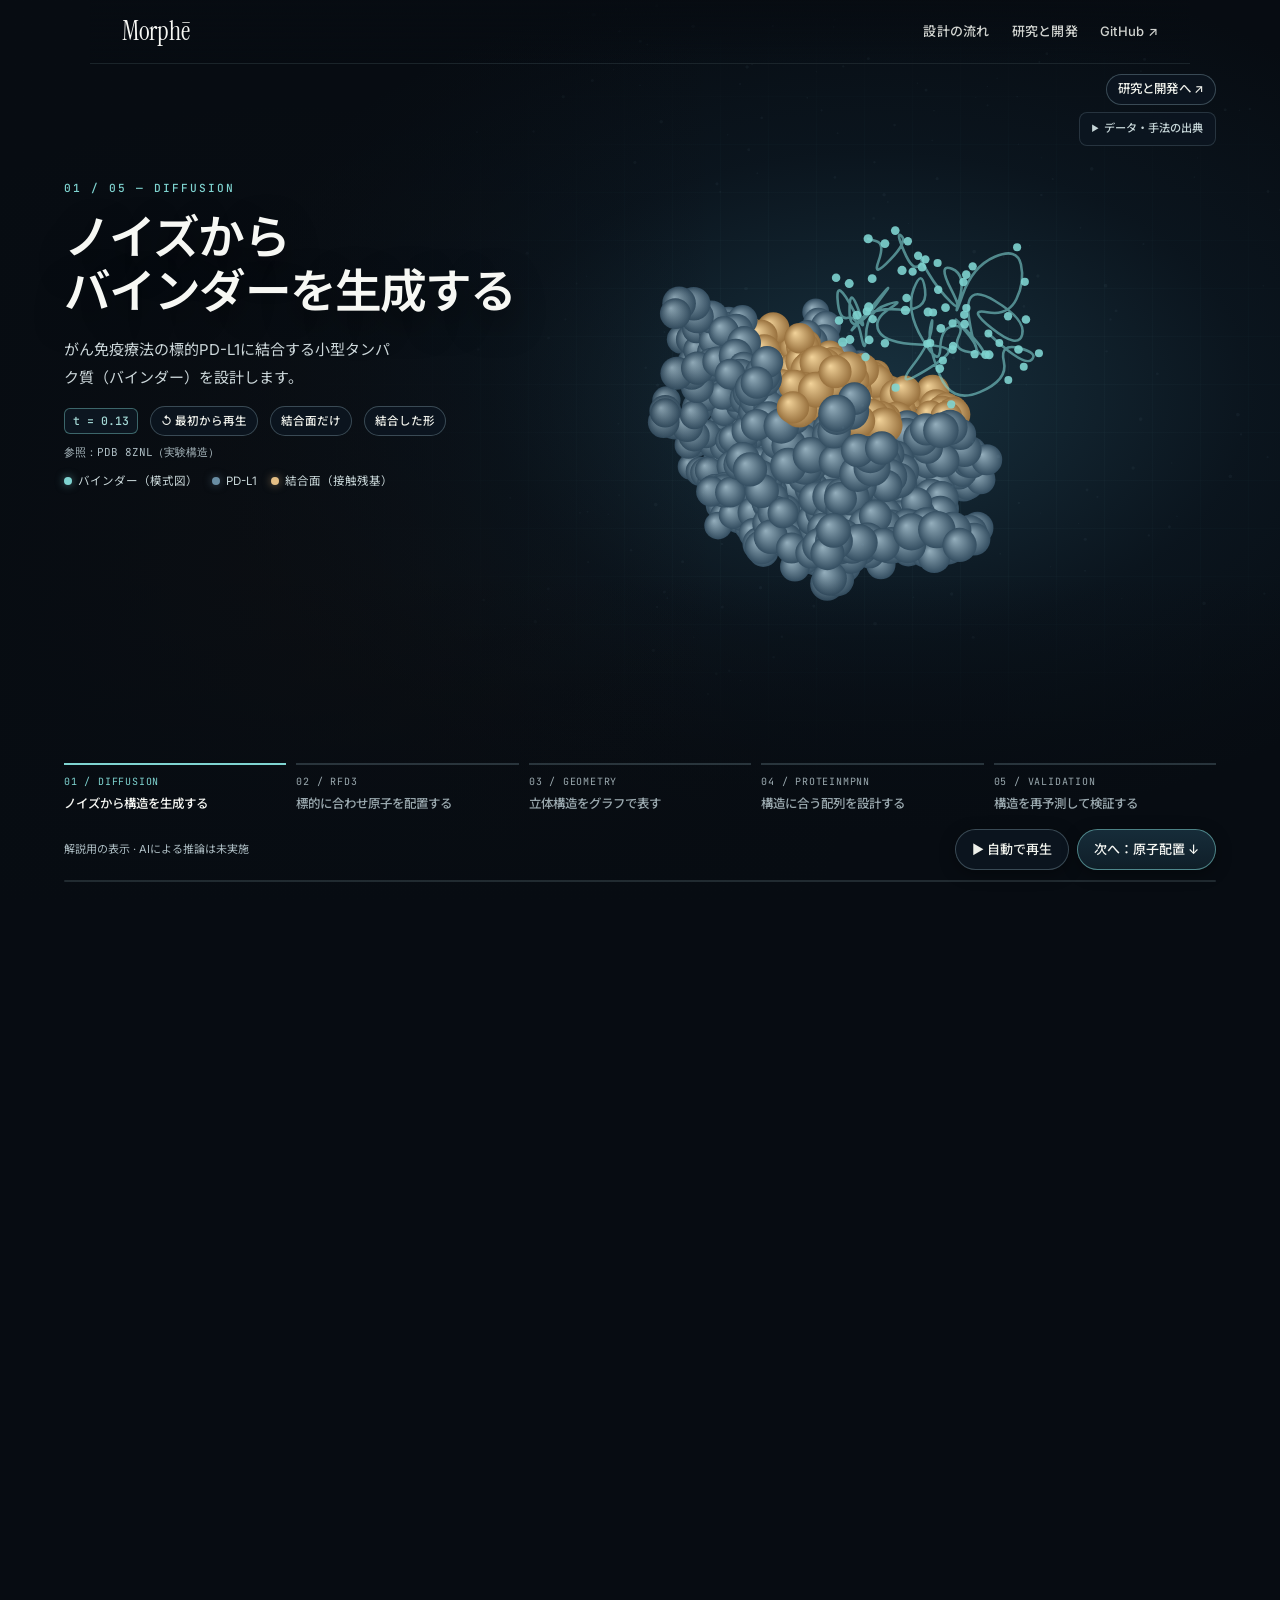
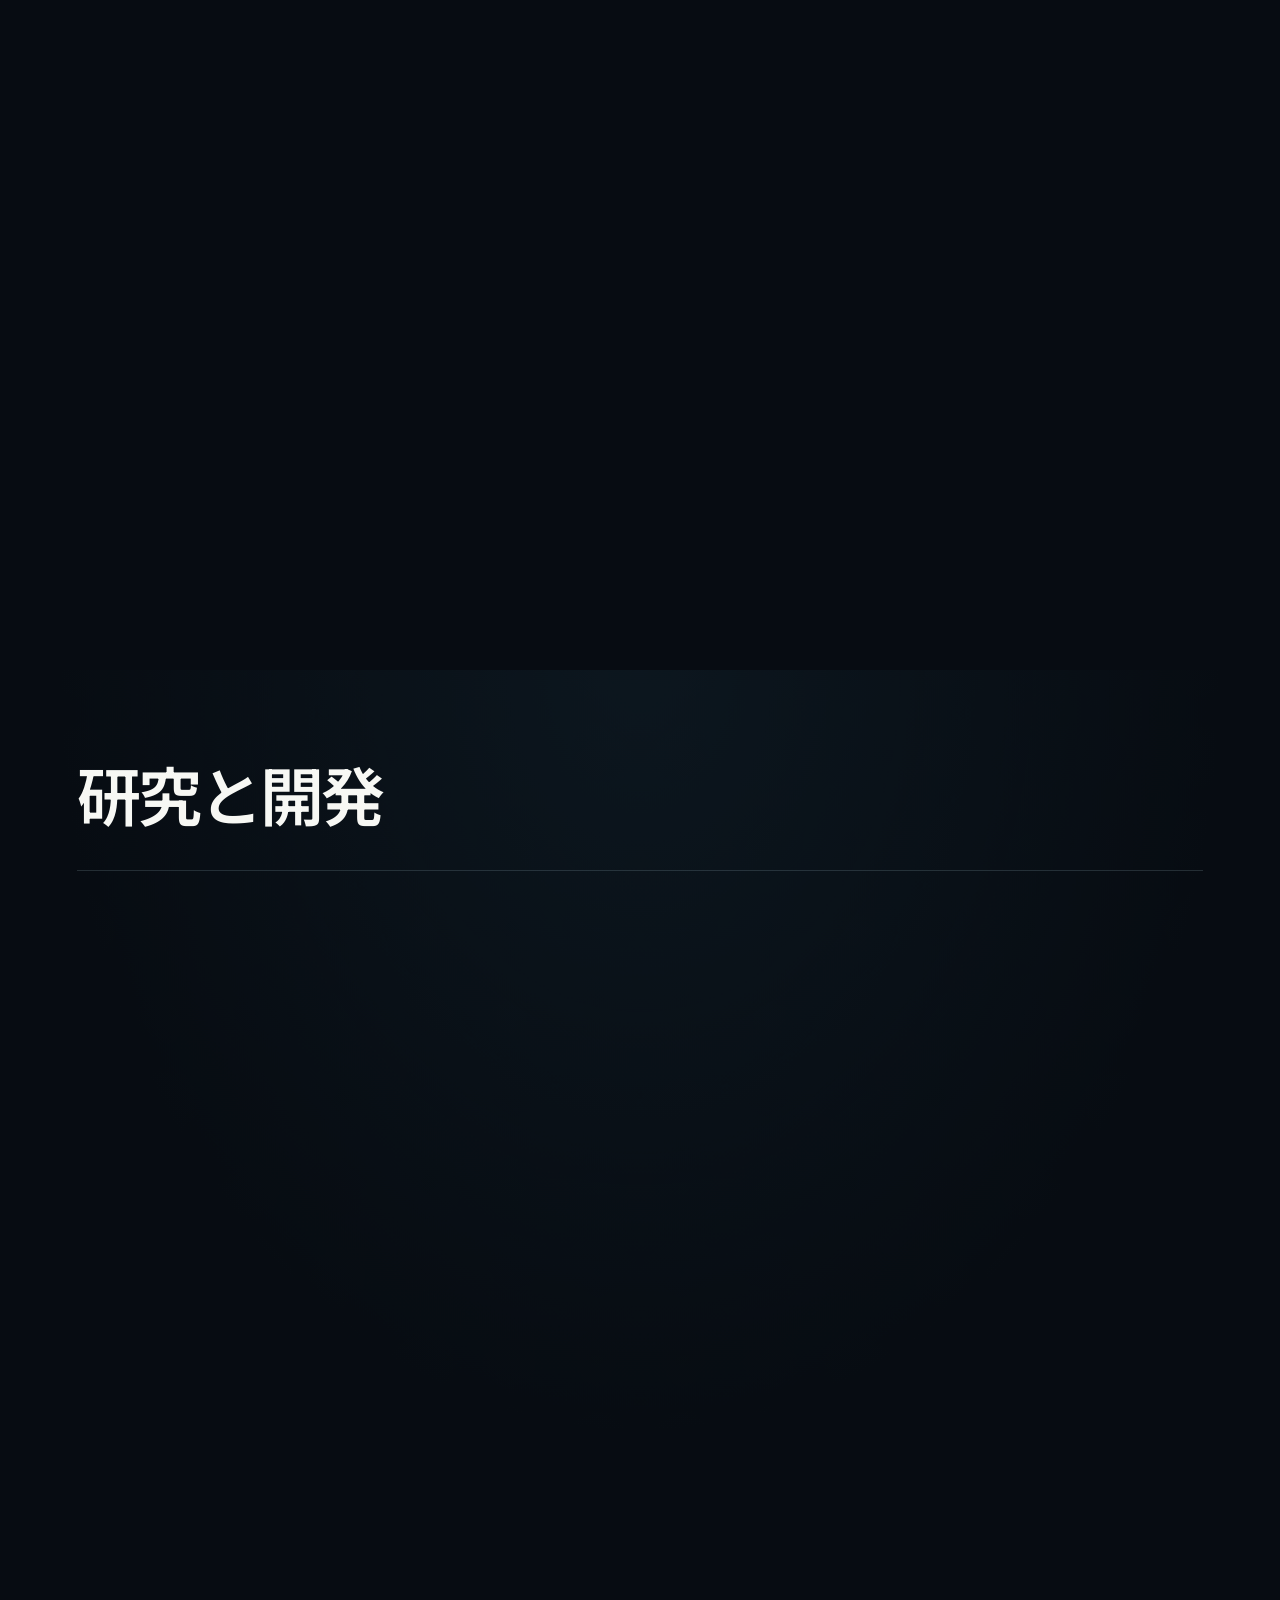
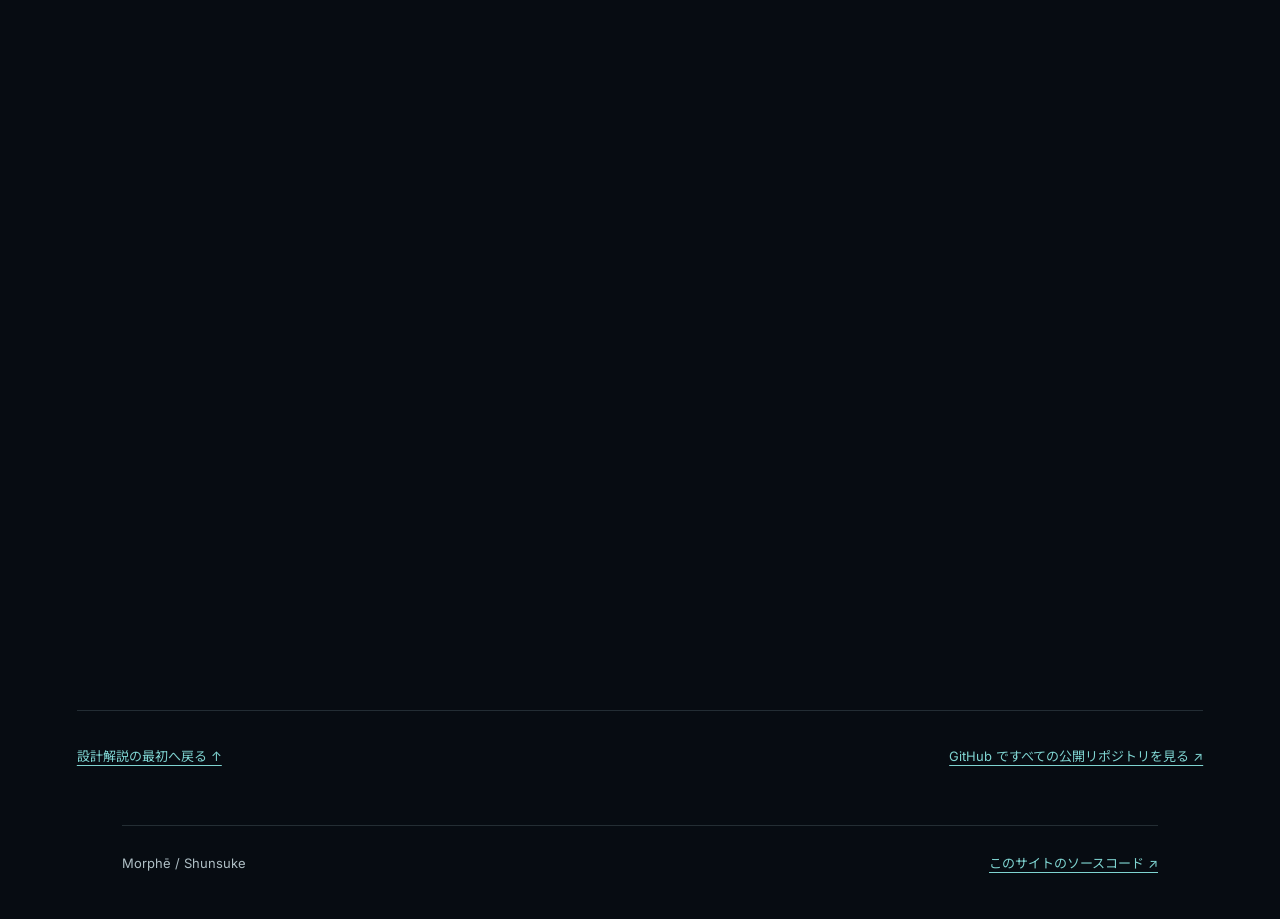
==== commit 6426cf19: "Polish molecular inspection views, local sidechain context and scientific labels" ====
--- a/index.html
+++ b/index.html
@@ -88,7 +88,7 @@
       <div class="design-seq-head"><span id="designSequenceLabel">参照配列</span><span id="designSequenceCount">0 / 58</span></div>
       <div id="designSequence" class="design-residues"></div>
       <div class="design-choice">
-        <label class="design-residue-picker">残基 <select id="designSequenceSelect" aria-label="側鎖を比較する残基" disabled></select></label><span id="designSequenceFocus">注目残基の候補例</span>
+        <label class="design-residue-picker">残基 <select id="designSequenceSelect" aria-label="側鎖を比較する残基" disabled></select></label><span id="designSequenceFocus">側鎖候補（模式）</span><button id="designSequenceZoom" type="button" aria-pressed="false" disabled>周囲を拡大</button>
         <div class="design-choice-options" aria-label="アミノ酸の選択例">
           <button type="button" data-aa-choice="A" aria-pressed="true">A</button>
           <button type="button" data-aa-choice="V" aria-pressed="false">V</button>
@@ -113,7 +113,7 @@
         <span><i class="design-dot target"></i> PD-L1</span>
         <span><i class="design-dot coral design-deviation-dot"></i> 位置のずれ</span>
       </div>
-      <div class="design-eval-summary" id="designEvalSummary" aria-live="polite">ずれ：小（候補に残す例）</div>
+      <div class="design-eval-summary" id="designEvalSummary" aria-live="polite">ずれ：小（目標構造に近い）</div>
       <div class="design-compare-options" aria-label="模式的な構造比較の切替">
         <button type="button" data-compare="close" aria-pressed="true">ずれが小さい例</button>
         <button type="button" data-compare="different" aria-pressed="false">ずれが大きい例</button>
@@ -123,7 +123,7 @@
         <div class="design-deviation-chart"><span id="designDeviationScale" class="design-deviation-scale">—</span><div id="designDeviationBars" class="design-deviation-bars" aria-hidden="true"></div></div>
         <label class="design-deviation-control">残基 <input id="designDeviationSelect" type="range" min="1" max="58" value="8" aria-label="位置のずれを確認する残基"></label>
       </div>
-      <p>構造比較は模式例です。結合や機能の確認には実験が必要です。</p>
+      <p>構造比較は模式例です。RMSDだけでは判断できません。結合や機能の確認には実験が必要です。</p>
       <a href="https://shunsuke-max.github.io/foldlens-portfolio/">FoldLensで実際の予測構造を比較する ↗</a>
     </div>
     <div class="design-bottom">
--- a/assets/css/design/refinements.css
+++ b/assets/css/design/refinements.css
@@ -39,3 +39,19 @@
 
 .design-deviation-chart {position:relative;padding-top:10px;}
 .design-deviation-scale {position:absolute;top:0;right:0;font: .61rem var(--font-mono);color:#a7bdc4;}
+
+/* Detail review: mode-specific metadata, one clear local inspection control. */
+.design-timestep[hidden] { display:none; }
+#designSequenceZoom {
+  border:1px solid var(--line-strong); border-radius:6px; padding:4px 9px;
+  background:#132a34; color:var(--text); font:inherit; cursor:pointer;
+}
+#designSequenceZoom[aria-pressed="true"] {border-color:var(--gold);color:var(--gold);}
+#designSequenceZoom:disabled {opacity:.45;cursor:not-allowed;}
+#designSequenceZoom:focus-visible {outline:2px solid var(--gold);outline-offset:2px;}
+.design-deviation-bars {height:32px;}
+@media(max-width:800px) {
+  .design-sequence .design-choice {gap:5px 7px;}
+  #designSequenceZoom {min-block-size:28px;}
+  .design-deviation-bars {height:24px;}
+}
